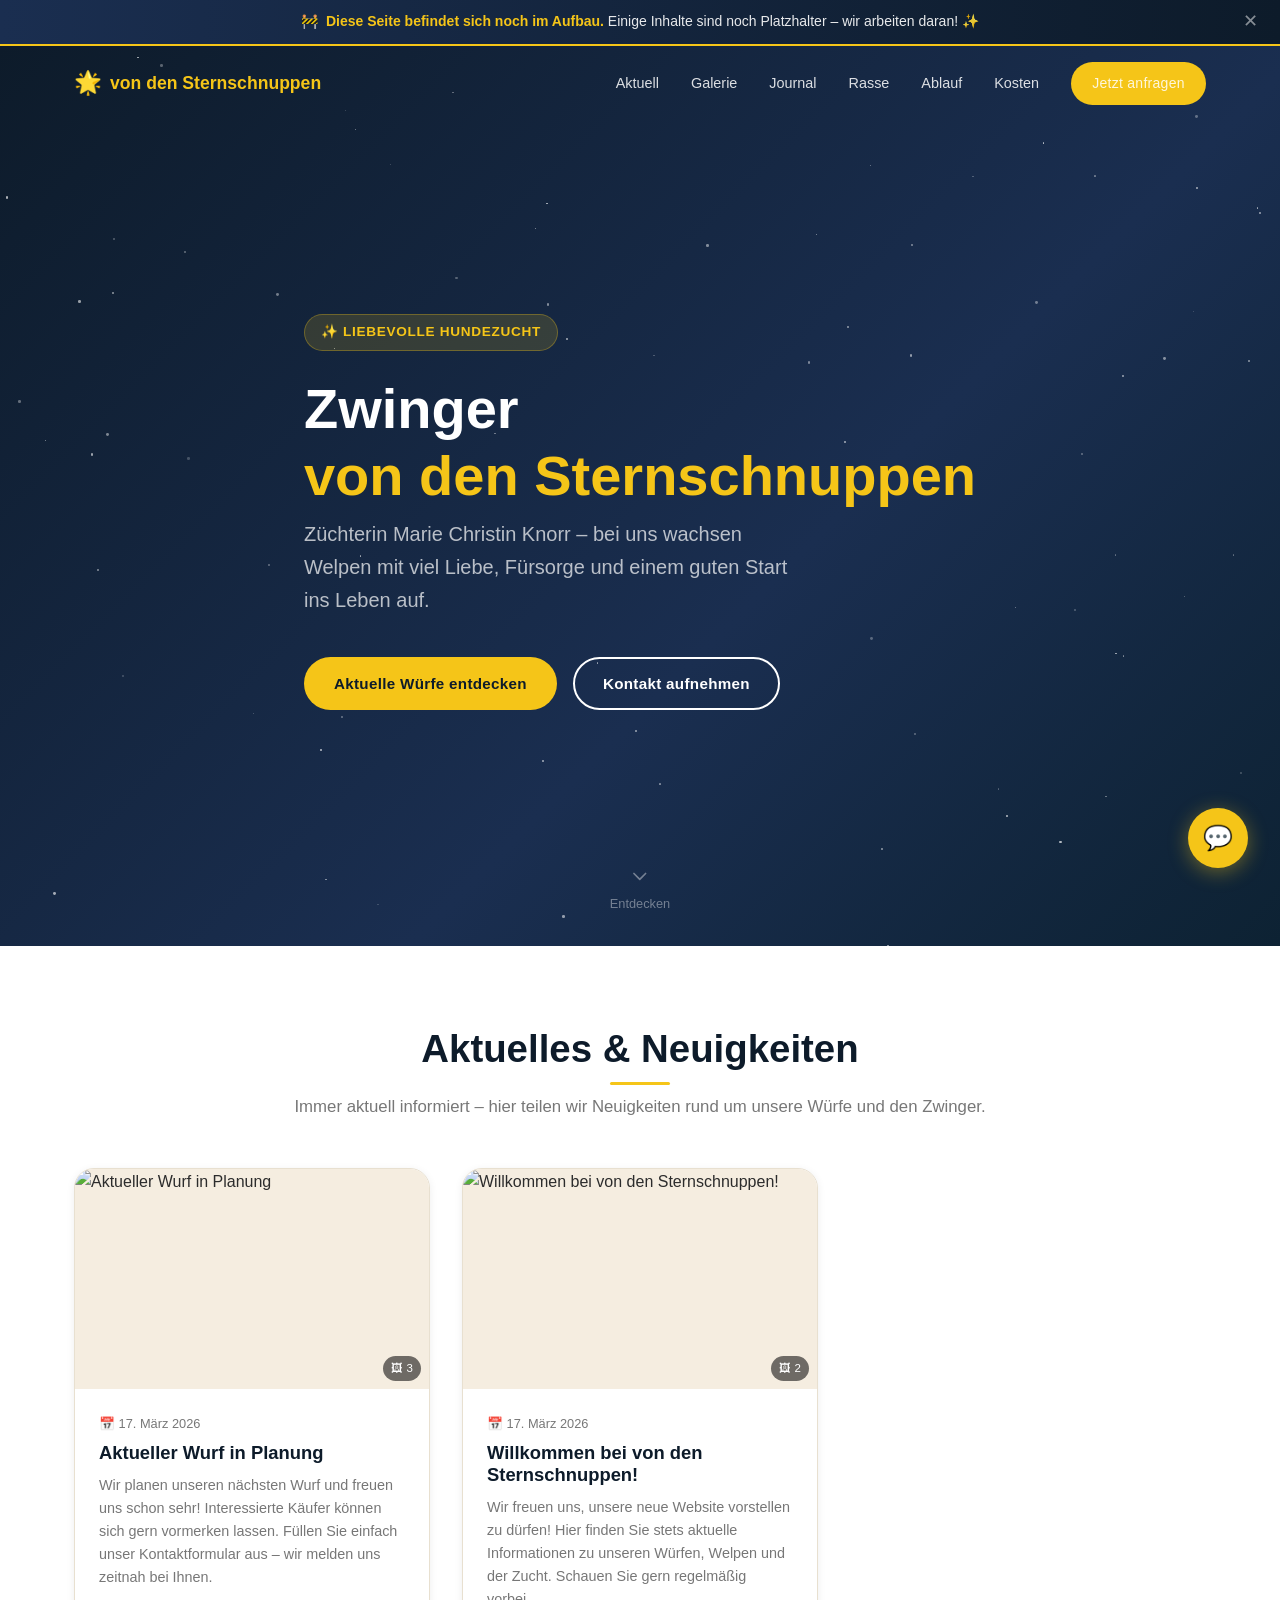
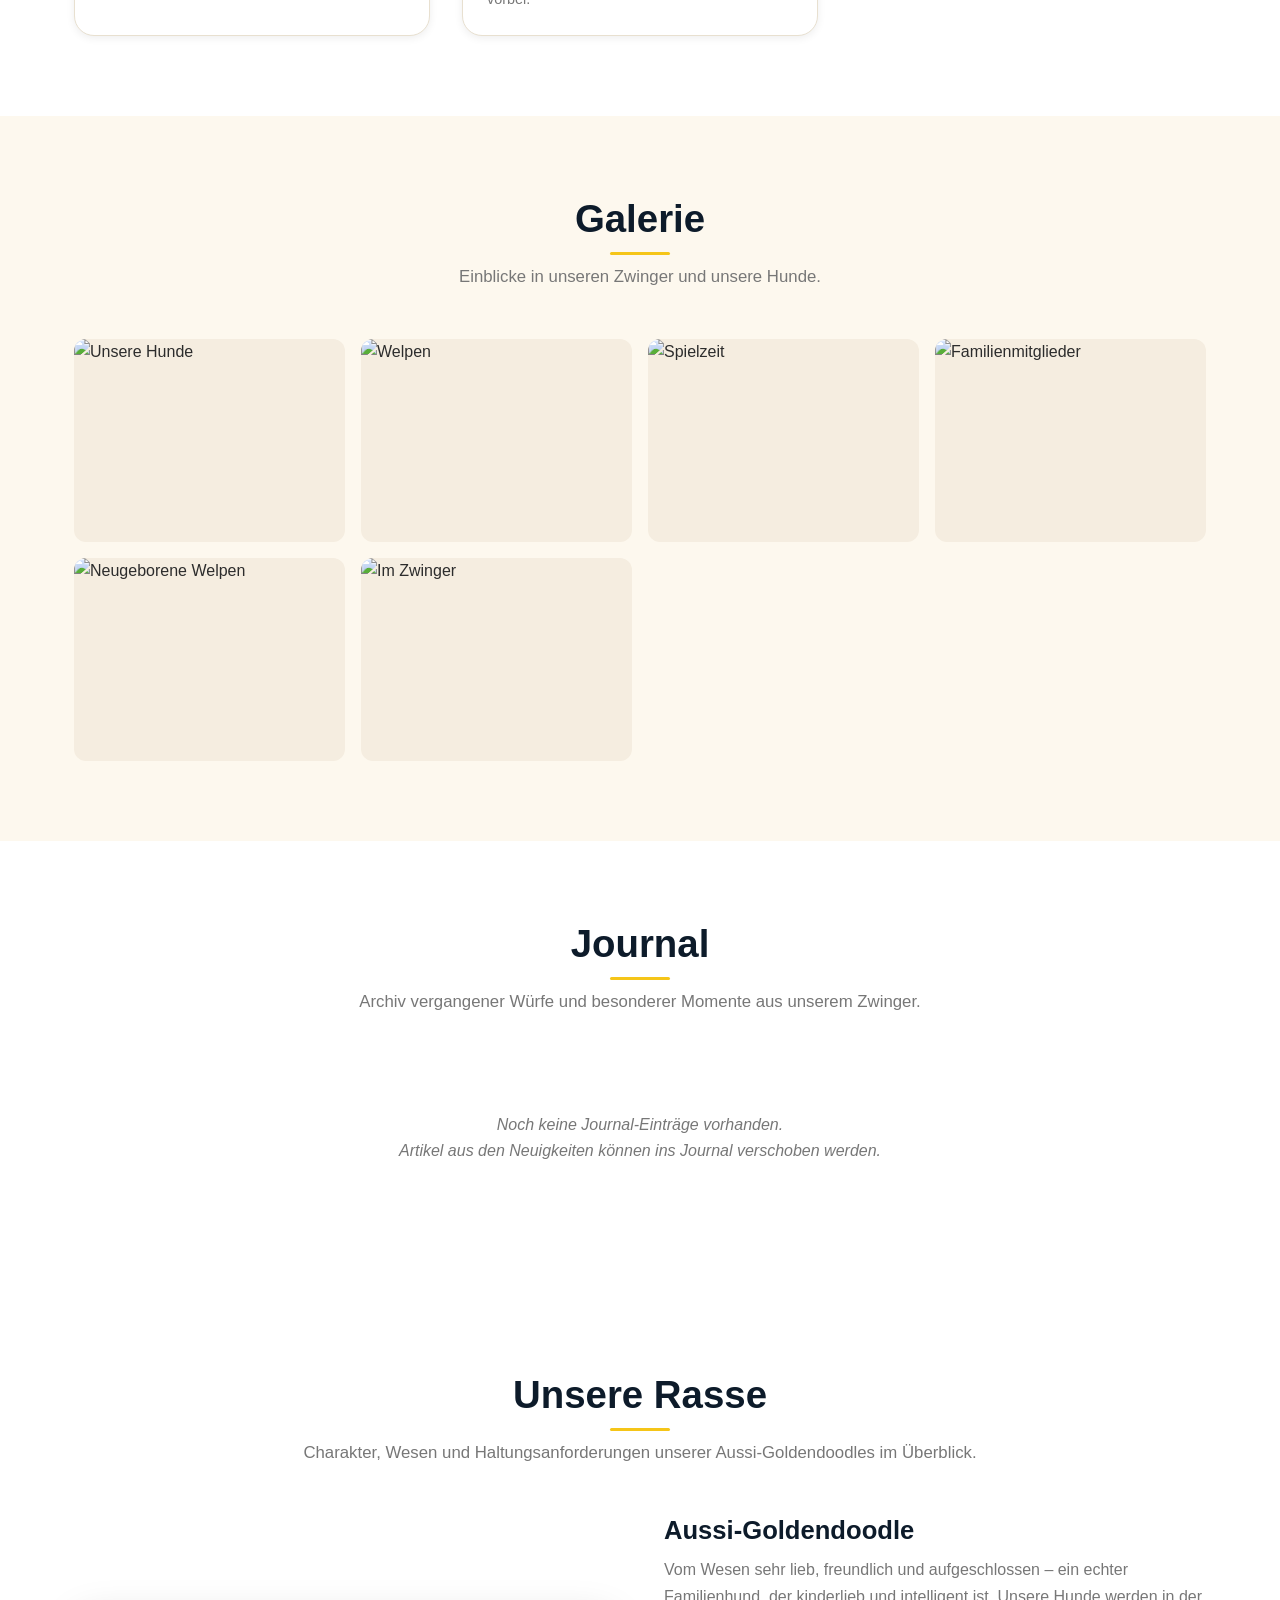
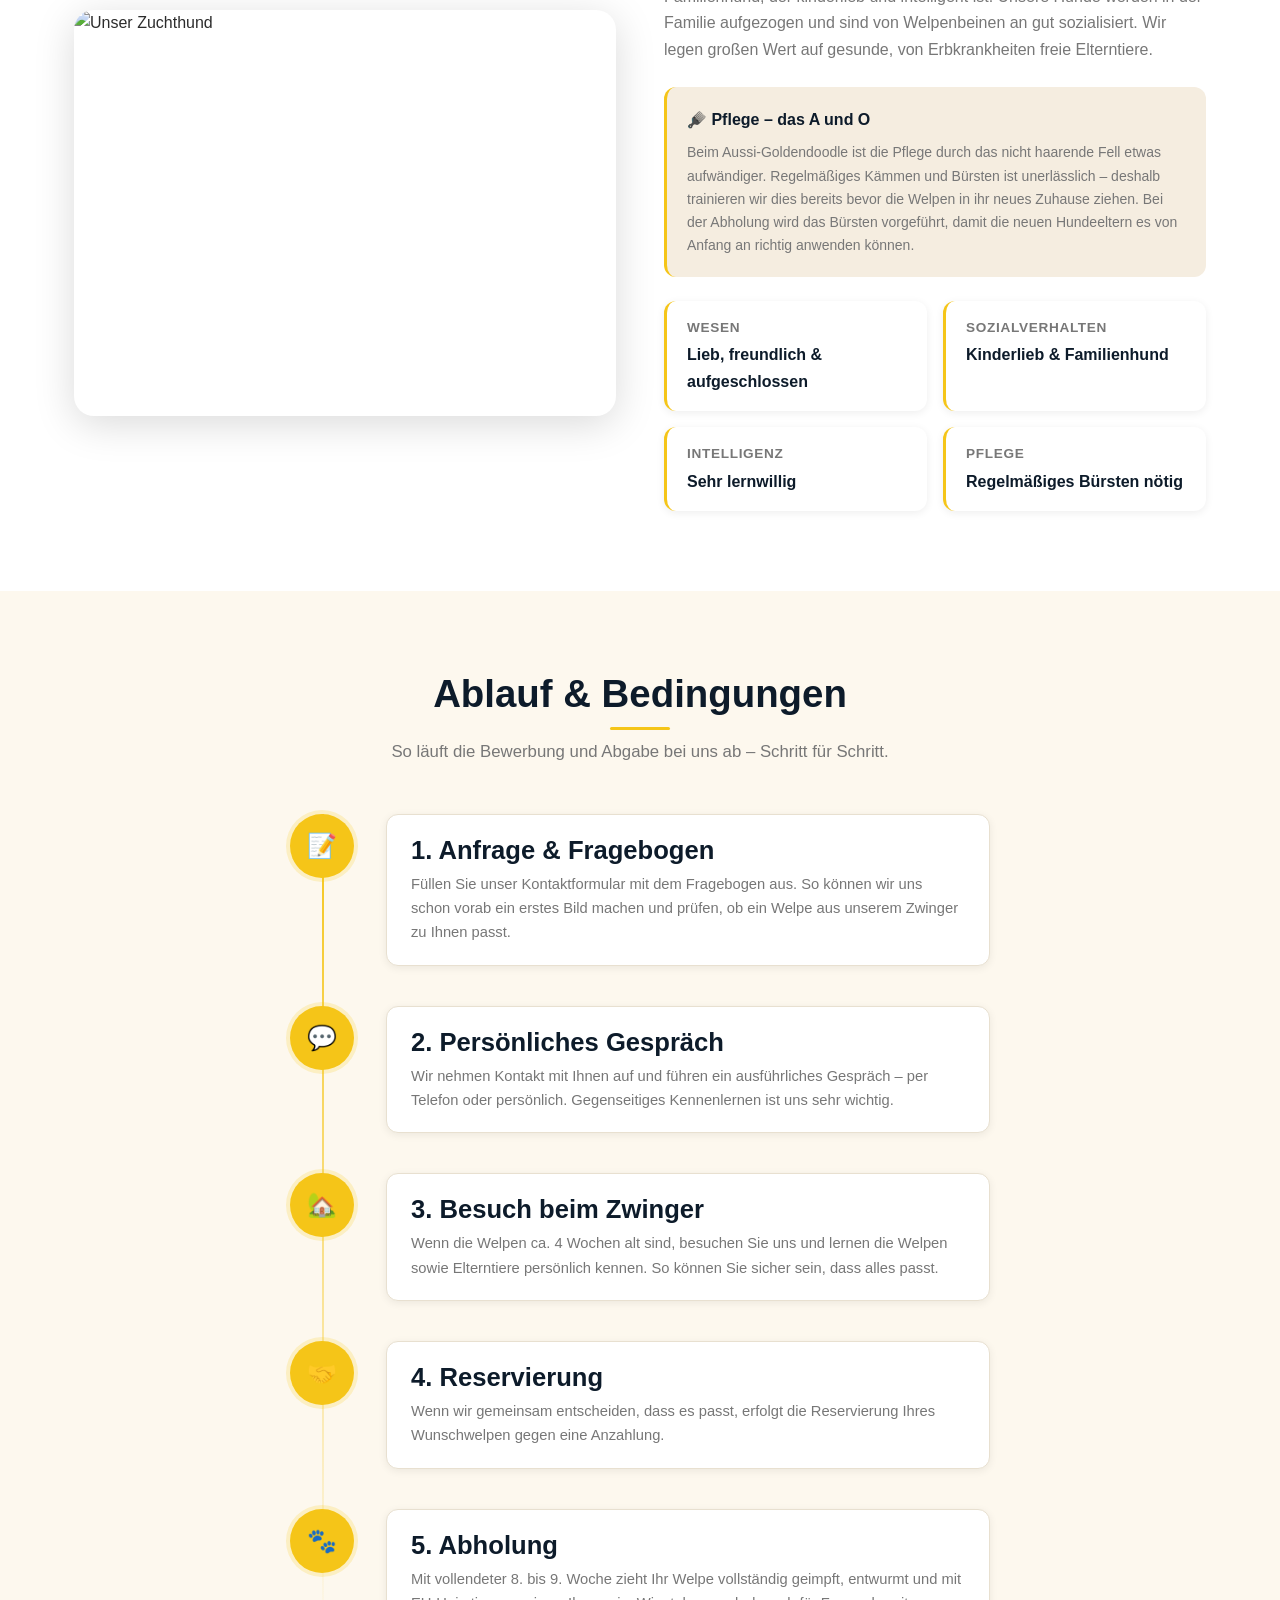
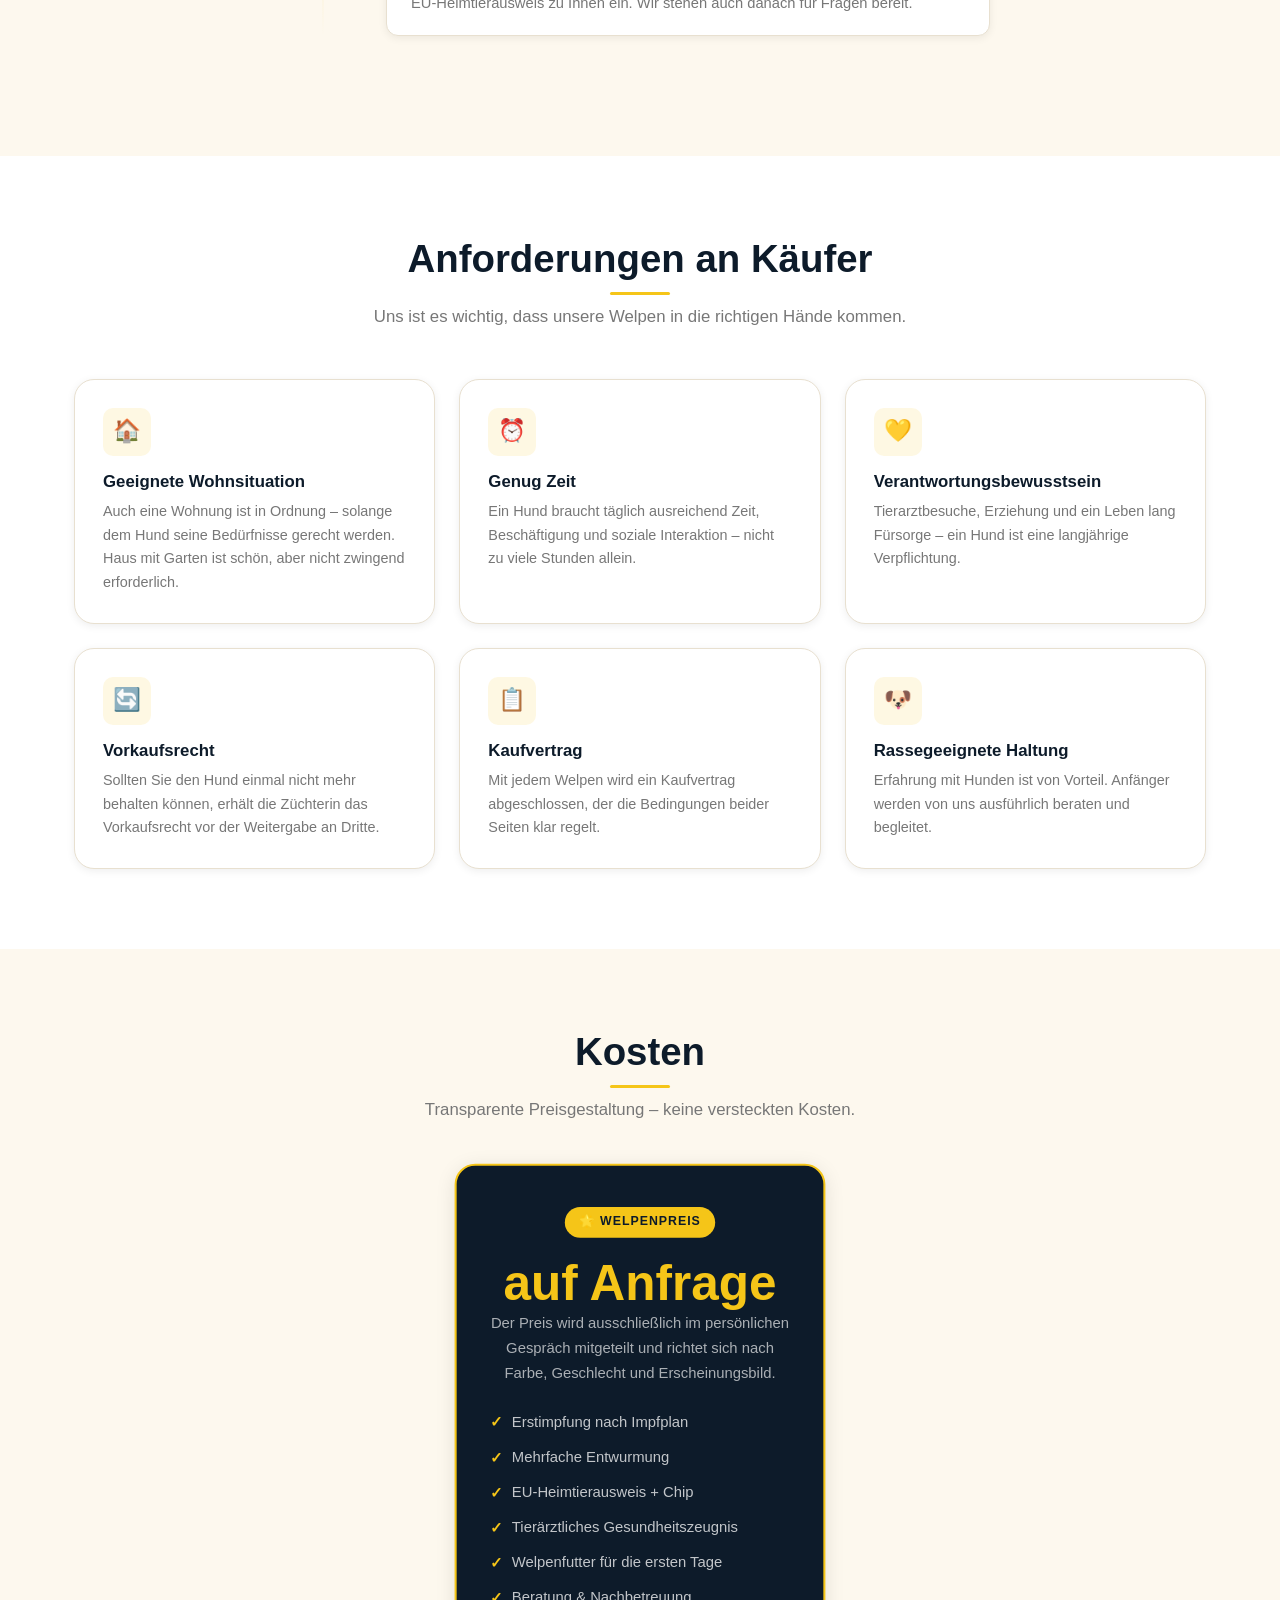
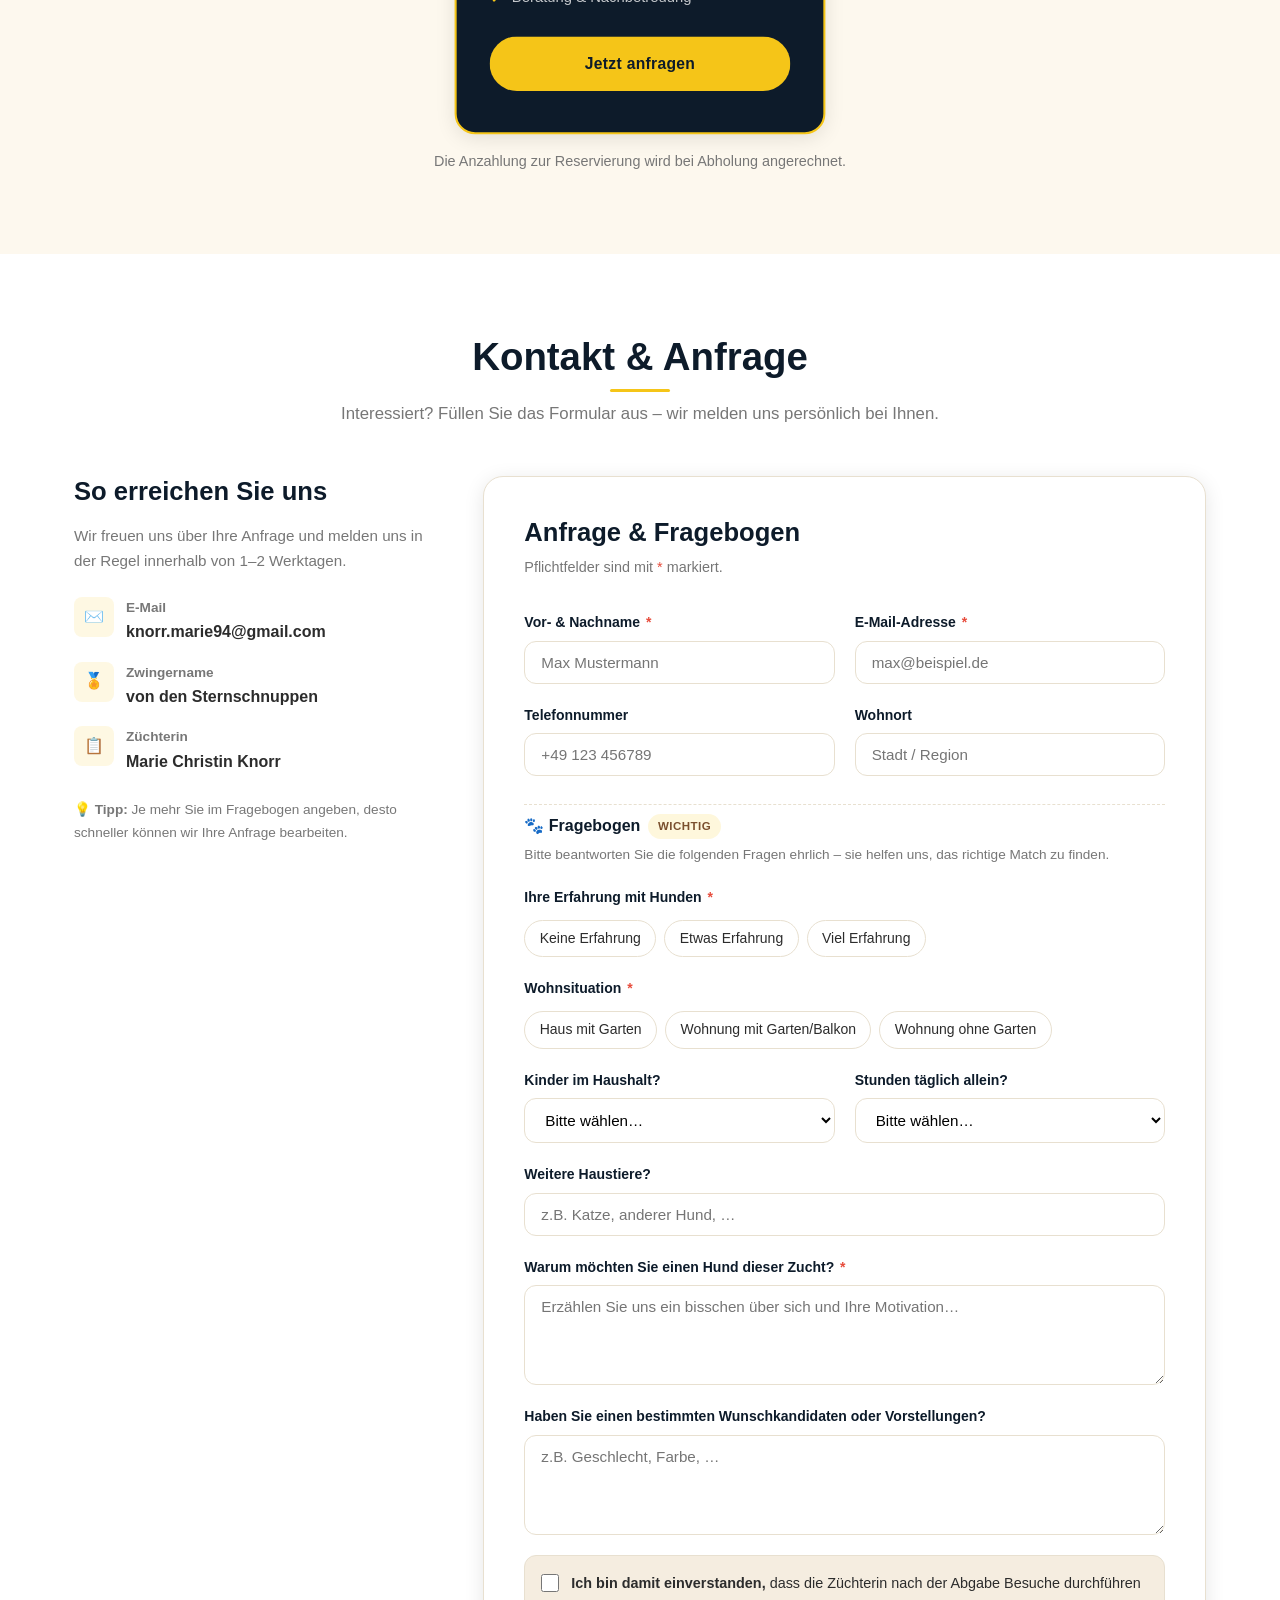
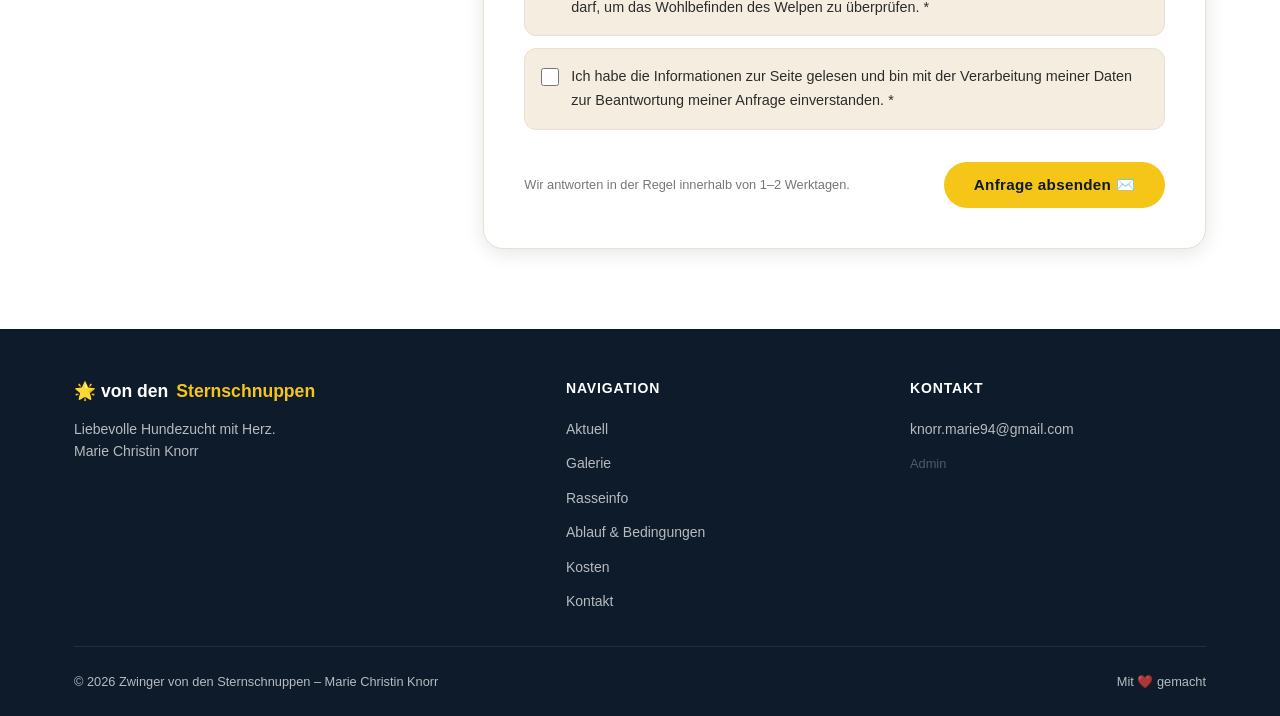
==== index.html @ 28a1e93d "Auto-commit: 2026-03-18_16:59:35" ====
<!DOCTYPE html>
<html lang="de">
<head>
  <meta charset="UTF-8">
  <meta name="viewport" content="width=device-width, initial-scale=1.0">
  <meta name="description" content="Hundezwinger von den Sternschnuppen – Liebevolle Hundezucht mit Herz. Marie Christin Knorr. Aktuelle Würfe, Rasseinfo und Kontakt.">
  <title>von den Sternschnuppen – Hundezwinger Marie Christin Knorr</title>
  <link rel="stylesheet" href="css/style.css">
</head>
<body>

<!-- ============================================================
     UNDER CONSTRUCTION BANNER
     ============================================================ -->
<div class="construction-banner" id="construction-banner">
  🚧 <span><strong>Diese Seite befindet sich noch im Aufbau.</strong> Einige Inhalte sind noch Platzhalter – wir arbeiten daran! ✨</span>
  <button class="construction-banner-close" onclick="dismissBanner()" aria-label="Hinweis schließen">✕</button>
</div>

<!-- ============================================================
     NAVIGATION
     ============================================================ -->
<nav class="nav" role="navigation" aria-label="Hauptnavigation">
  <div class="nav-inner">
    <a href="#hero" class="nav-logo" aria-label="Zur Startseite">
      <span class="nav-logo-icon">🌟</span>
      <span>von den <span>Sternschnuppen</span></span>
    </a>
    <ul class="nav-links" id="nav-links">
      <li><a href="#aktuell">Aktuell</a></li>
      <li><a href="#galerie">Galerie</a></li>
      <li><a href="#journal">Journal</a></li>
      <li><a href="#rasse">Rasse</a></li>
      <li><a href="#ablauf">Ablauf</a></li>
      <li><a href="#kosten">Kosten</a></li>
      <li><a href="#kontakt" class="btn btn-primary">Jetzt anfragen</a></li>
    </ul>
    <button class="nav-toggle" id="nav-toggle" aria-label="Menü öffnen" aria-expanded="false">
      <span></span><span></span><span></span>
    </button>
  </div>
</nav>

<!-- ============================================================
     HERO
     ============================================================ -->
<section id="hero" class="hero" aria-label="Startbereich">
  <div class="stars-bg" aria-hidden="true"></div>
  <div class="container hero-content">
    <div class="hero-badge">✨ Liebevolle Hundezucht</div>
    <h1 class="hero-title">
      Zwinger<br><span class="star-text">von den Sternschnuppen</span>
    </h1>
    <p class="hero-subtitle">
      Züchterin Marie Christin Knorr – bei uns wachsen Welpen mit viel Liebe,
      Fürsorge und einem guten Start ins Leben auf.
    </p>
    <div class="hero-actions">
      <a href="#aktuell" class="btn btn-primary">Aktuelle Würfe entdecken</a>
      <a href="#kontakt" class="btn btn-outline">Kontakt aufnehmen</a>
    </div>
  </div>
  <div class="hero-scroll" aria-hidden="true">
    <svg xmlns="http://www.w3.org/2000/svg" fill="none" viewBox="0 0 24 24" stroke="currentColor">
      <path stroke-linecap="round" stroke-linejoin="round" stroke-width="2" d="M19 9l-7 7-7-7"/>
    </svg>
    Entdecken
  </div>
</section>

<!-- ============================================================
     AKTUELL / NEUIGKEITEN
     ============================================================ -->
<section id="aktuell" class="section" aria-labelledby="aktuell-title">
  <div class="container">
    <h2 class="section-title" id="aktuell-title">Aktuelles & Neuigkeiten</h2>
    <p class="section-subtitle">Immer aktuell informiert – hier teilen wir Neuigkeiten rund um unsere Würfe und den Zwinger.</p>
    <div class="news-grid" id="news-grid">
      <!-- Wird per JS befüllt -->
      <div class="news-empty"><p>Einen Moment bitte…</p></div>
    </div>
  </div>
</section>

<!-- ============================================================
     GALERIE
     ============================================================ -->
<section id="galerie" class="section section-alt" aria-labelledby="galerie-title">
  <div class="container">
    <h2 class="section-title" id="galerie-title">Galerie</h2>
    <p class="section-subtitle">Einblicke in unseren Zwinger und unsere Hunde.</p>
    <div class="gallery-grid" id="gallery-grid">
      <!-- Wird per JS befüllt -->
    </div>
  </div>
</section>

<!-- Lightbox -->
<div class="lightbox" id="lightbox" role="dialog" aria-modal="true" aria-label="Foto-Lightbox">
  <div class="lightbox-inner">
    <button class="lightbox-close" onclick="closeLightbox()" aria-label="Schließen">✕</button>
    <button class="lightbox-nav lightbox-prev" onclick="lightboxNav(-1)" aria-label="Vorheriges Bild">‹</button>
    <img id="lightbox-img" src="" alt="">
    <button class="lightbox-nav lightbox-next" onclick="lightboxNav(1)" aria-label="Nächstes Bild">›</button>
    <p class="lightbox-caption" id="lightbox-caption"></p>
  </div>
</div>

<!-- ============================================================
     JOURNAL
     ============================================================ -->
<section id="journal" class="section" aria-labelledby="journal-title">
  <div class="container">
    <h2 class="section-title" id="journal-title">Journal</h2>
    <p class="section-subtitle">Archiv vergangener Würfe und besonderer Momente aus unserem Zwinger.</p>
    <div class="journal-grid" id="journal-grid">
      <div class="journal-empty"><p>Noch keine Journal-Einträge vorhanden.</p></div>
    </div>
  </div>
</section>

<!-- ============================================================
     RASSEINFO
     ============================================================ -->
<section id="rasse" class="section" aria-labelledby="rasse-title">
  <div class="container">
    <h2 class="section-title" id="rasse-title">Unsere Rasse</h2>
    <p class="section-subtitle">Charakter, Wesen und Haltungsanforderungen unserer Aussi-Goldendoodles im Überblick.</p>
    <div class="rasse-grid">
      <div class="rasse-img-wrap">
        <img src="https://placedog.net/700/520?r=7" alt="Unser Zuchthund" loading="lazy">
      </div>
      <div>
        <h3 style="color:var(--midnight);margin-bottom:0.75rem">Aussi-Goldendoodle</h3>
        <p style="color:var(--text-muted);margin-bottom:1.5rem">
          Vom Wesen sehr lieb, freundlich und aufgeschlossen – ein echter Familienhund, der kinderlieb und
          intelligent ist. Unsere Hunde werden in der Familie aufgezogen und sind von Welpenbeinen an gut
          sozialisiert. Wir legen großen Wert auf gesunde, von Erbkrankheiten freie Elterntiere.
        </p>
        <div style="background:var(--warm);border-radius:var(--radius);padding:1.25rem;margin-bottom:1.5rem;border-left:3px solid var(--gold)">
          <strong style="display:block;margin-bottom:0.5rem;color:var(--midnight)">🪮 Pflege – das A und O</strong>
          <p style="font-size:0.875rem;color:var(--text-muted);margin:0">
            Beim Aussi-Goldendoodle ist die Pflege durch das nicht haarende Fell etwas aufwändiger.
            Regelmäßiges Kämmen und Bürsten ist unerlässlich – deshalb trainieren wir dies bereits bevor
            die Welpen in ihr neues Zuhause ziehen. Bei der Abholung wird das Bürsten vorgeführt, damit
            die neuen Hundeeltern es von Anfang an richtig anwenden können.
          </p>
        </div>
        <div class="rasse-traits">
          <div class="trait-card">
            <strong>Wesen</strong>
            <span>Lieb, freundlich &amp; aufgeschlossen</span>
          </div>
          <div class="trait-card">
            <strong>Sozialverhalten</strong>
            <span>Kinderlieb &amp; Familienhund</span>
          </div>
          <div class="trait-card">
            <strong>Intelligenz</strong>
            <span>Sehr lernwillig</span>
          </div>
          <div class="trait-card">
            <strong>Pflege</strong>
            <span>Regelmäßiges Bürsten nötig</span>
          </div>
        </div>
      </div>
    </div>
  </div>
</section>

<!-- ============================================================
     ABLAUF
     ============================================================ -->
<section id="ablauf" class="section section-alt" aria-labelledby="ablauf-title">
  <div class="container">
    <h2 class="section-title" id="ablauf-title">Ablauf & Bedingungen</h2>
    <p class="section-subtitle">So läuft die Bewerbung und Abgabe bei uns ab – Schritt für Schritt.</p>
    <div class="timeline">

      <div class="timeline-item">
        <div class="timeline-dot">📝</div>
        <div class="timeline-body">
          <h3>1. Anfrage &amp; Fragebogen</h3>
          <p>Füllen Sie unser Kontaktformular mit dem Fragebogen aus. So können wir uns schon vorab ein erstes Bild machen und prüfen, ob ein Welpe aus unserem Zwinger zu Ihnen passt.</p>
        </div>
      </div>

      <div class="timeline-item">
        <div class="timeline-dot">💬</div>
        <div class="timeline-body">
          <h3>2. Persönliches Gespräch</h3>
          <p>Wir nehmen Kontakt mit Ihnen auf und führen ein ausführliches Gespräch – per Telefon oder persönlich. Gegenseitiges Kennenlernen ist uns sehr wichtig.</p>
        </div>
      </div>

      <div class="timeline-item">
        <div class="timeline-dot">🏡</div>
        <div class="timeline-body">
          <h3>3. Besuch beim Zwinger</h3>
          <p>Wenn die Welpen ca. 4 Wochen alt sind, besuchen Sie uns und lernen die Welpen sowie Elterntiere persönlich kennen. So können Sie sicher sein, dass alles passt.</p>
        </div>
      </div>

      <div class="timeline-item">
        <div class="timeline-dot">🤝</div>
        <div class="timeline-body">
          <h3>4. Reservierung</h3>
          <p>Wenn wir gemeinsam entscheiden, dass es passt, erfolgt die Reservierung Ihres Wunschwelpen gegen eine Anzahlung.</p>
        </div>
      </div>

      <div class="timeline-item">
        <div class="timeline-dot">🐾</div>
        <div class="timeline-body">
          <h3>5. Abholung</h3>
          <p>Mit vollendeter 8. bis 9. Woche zieht Ihr Welpe vollständig geimpft, entwurmt und mit EU-Heimtierausweis zu Ihnen ein. Wir stehen auch danach für Fragen bereit.</p>
        </div>
      </div>

    </div>
  </div>
</section>

<!-- ============================================================
     BEDINGUNGEN
     ============================================================ -->
<section id="bedingungen" class="section" aria-labelledby="bedingungen-title">
  <div class="container">
    <h2 class="section-title" id="bedingungen-title">Anforderungen an Käufer</h2>
    <p class="section-subtitle">Uns ist es wichtig, dass unsere Welpen in die richtigen Hände kommen.</p>
    <div class="bedingungen-grid">

      <div class="bedingung-card">
        <div class="bedingung-icon">🏠</div>
        <h3>Geeignete Wohnsituation</h3>
        <p>Auch eine Wohnung ist in Ordnung – solange dem Hund seine Bedürfnisse gerecht werden. Haus mit Garten ist schön, aber nicht zwingend erforderlich.</p>
      </div>

      <div class="bedingung-card">
        <div class="bedingung-icon">⏰</div>
        <h3>Genug Zeit</h3>
        <p>Ein Hund braucht täglich ausreichend Zeit, Beschäftigung und soziale Interaktion – nicht zu viele Stunden allein.</p>
      </div>

      <div class="bedingung-card">
        <div class="bedingung-icon">💛</div>
        <h3>Verantwortungsbewusstsein</h3>
        <p>Tierarztbesuche, Erziehung und ein Leben lang Fürsorge – ein Hund ist eine langjährige Verpflichtung.</p>
      </div>

      <div class="bedingung-card">
        <div class="bedingung-icon">🔄</div>
        <h3>Vorkaufsrecht</h3>
        <p>Sollten Sie den Hund einmal nicht mehr behalten können, erhält die Züchterin das Vorkaufsrecht vor der Weitergabe an Dritte.</p>
      </div>

      <div class="bedingung-card">
        <div class="bedingung-icon">📋</div>
        <h3>Kaufvertrag</h3>
        <p>Mit jedem Welpen wird ein Kaufvertrag abgeschlossen, der die Bedingungen beider Seiten klar regelt.</p>
      </div>

      <div class="bedingung-card">
        <div class="bedingung-icon">🐶</div>
        <h3>Rassegeeignete Haltung</h3>
        <p>Erfahrung mit Hunden ist von Vorteil. Anfänger werden von uns ausführlich beraten und begleitet.</p>
      </div>

    </div>
  </div>
</section>

<!-- ============================================================
     KOSTEN
     ============================================================ -->
<section id="kosten" class="section section-alt" aria-labelledby="kosten-title">
  <div class="container">
    <h2 class="section-title" id="kosten-title">Kosten</h2>
    <p class="section-subtitle">Transparente Preisgestaltung – keine versteckten Kosten.</p>
    <div class="kosten-grid">

      <div class="kosten-card featured">
        <span class="kosten-badge">🌟 Welpenpreis</span>
        <div class="kosten-preis">auf Anfrage<small></small></div>
        <p>Der Preis wird ausschließlich im persönlichen Gespräch mitgeteilt und richtet sich nach Farbe, Geschlecht und Erscheinungsbild.</p>
        <ul class="kosten-list">
          <li>Erstimpfung nach Impfplan</li>
          <li>Mehrfache Entwurmung</li>
          <li>EU-Heimtierausweis + Chip</li>
          <li>Tierärztliches Gesundheitszeugnis</li>
          <li>Welpenfutter für die ersten Tage</li>
          <li>Beratung &amp; Nachbetreuung</li>
        </ul>
        <a href="#kontakt" class="btn btn-primary" style="width:100%;text-align:center">Jetzt anfragen</a>
      </div>

    </div>
    <p style="text-align:center;color:var(--text-muted);margin-top:1.5rem;font-size:0.9rem">
      Die Anzahlung zur Reservierung wird bei Abholung angerechnet.
    </p>
  </div>
</section>

<!-- ============================================================
     KONTAKT & FRAGEBOGEN
     ============================================================ -->
<section id="kontakt" class="section" aria-labelledby="kontakt-title">
  <div class="container">
    <h2 class="section-title" id="kontakt-title">Kontakt &amp; Anfrage</h2>
    <p class="section-subtitle">Interessiert? Füllen Sie das Formular aus – wir melden uns persönlich bei Ihnen.</p>
    <div class="kontakt-grid">

      <!-- Kontaktinfo -->
      <aside class="kontakt-info">
        <h3>So erreichen Sie uns</h3>
        <p>Wir freuen uns über Ihre Anfrage und melden uns in der Regel innerhalb von 1–2 Werktagen.</p>
        <div class="kontakt-detail">
          <div class="kontakt-detail-icon">✉️</div>
          <div class="kontakt-detail-text">
            <strong>E-Mail</strong>
            <span><a href="mailto:knorr.marie94@gmail.com">knorr.marie94@gmail.com</a></span>
          </div>
        </div>
        <div class="kontakt-detail">
          <div class="kontakt-detail-icon">🏅</div>
          <div class="kontakt-detail-text">
            <strong>Zwingername</strong>
            <span>von den Sternschnuppen</span>
          </div>
        </div>
        <div class="kontakt-detail">
          <div class="kontakt-detail-icon">📋</div>
          <div class="kontakt-detail-text">
            <strong>Züchterin</strong>
            <span>Marie Christin Knorr</span>
          </div>
        </div>
        <p style="margin-top:1.5rem;font-size:0.85rem;color:var(--text-muted)">
          💡 <strong>Tipp:</strong> Je mehr Sie im Fragebogen angeben, desto schneller können wir Ihre Anfrage bearbeiten.
        </p>
      </aside>

      <!-- Formular -->
      <div class="form-card">
        <h3>Anfrage &amp; Fragebogen</h3>
        <p>Pflichtfelder sind mit <span style="color:#e74c3c">*</span> markiert.</p>

        <!-- Formspree: Ersetze YOUR_FORM_ID mit deiner Formspree-ID -->
        <form id="contact-form" action="https://formspree.io/f/YOUR_FORM_ID" method="POST" novalidate>

          <!-- Persönliche Daten -->
          <div class="form-grid">
            <div class="form-group">
              <label for="name">Vor- &amp; Nachname <span class="required">*</span></label>
              <input type="text" id="name" name="name" required placeholder="Max Mustermann" autocomplete="name">
            </div>
            <div class="form-group">
              <label for="email">E-Mail-Adresse <span class="required">*</span></label>
              <input type="email" id="email" name="email" required placeholder="max@beispiel.de" autocomplete="email">
            </div>
            <div class="form-group">
              <label for="phone">Telefonnummer</label>
              <input type="tel" id="phone" name="phone" placeholder="+49 123 456789" autocomplete="tel">
            </div>
            <div class="form-group">
              <label for="ort">Wohnort</label>
              <input type="text" id="ort" name="ort" placeholder="Stadt / Region">
            </div>
          </div>

          <hr class="form-divider">
          <div class="form-section-title">🐾 Fragebogen <span class="tag">Wichtig</span></div>
          <p class="form-section-desc">Bitte beantworten Sie die folgenden Fragen ehrlich – sie helfen uns, das richtige Match zu finden.</p>

          <div class="form-grid">

            <div class="form-group full">
              <label>Ihre Erfahrung mit Hunden <span class="required">*</span></label>
              <div class="radio-group">
                <div class="radio-option">
                  <input type="radio" name="erfahrung" id="erf0" value="Keine Erfahrung" required>
                  <label for="erf0">Keine Erfahrung</label>
                </div>
                <div class="radio-option">
                  <input type="radio" name="erfahrung" id="erf1" value="Etwas Erfahrung (früherer Hund / Familienhund)">
                  <label for="erf1">Etwas Erfahrung</label>
                </div>
                <div class="radio-option">
                  <input type="radio" name="erfahrung" id="erf2" value="Viel Erfahrung (eigene Hunde)">
                  <label for="erf2">Viel Erfahrung</label>
                </div>
              </div>
            </div>

            <div class="form-group full">
              <label>Wohnsituation <span class="required">*</span></label>
              <div class="radio-group">
                <div class="radio-option">
                  <input type="radio" name="wohnsituation" id="wohn0" value="Haus mit Garten" required>
                  <label for="wohn0">Haus mit Garten</label>
                </div>
                <div class="radio-option">
                  <input type="radio" name="wohnsituation" id="wohn1" value="Wohnung mit Garten/Balkon">
                  <label for="wohn1">Wohnung mit Garten/Balkon</label>
                </div>
                <div class="radio-option">
                  <input type="radio" name="wohnsituation" id="wohn2" value="Wohnung ohne Garten">
                  <label for="wohn2">Wohnung ohne Garten</label>
                </div>
              </div>
            </div>

            <div class="form-group">
              <label for="kinder">Kinder im Haushalt?</label>
              <select id="kinder" name="kinder">
                <option value="">Bitte wählen…</option>
                <option value="Keine Kinder">Keine Kinder</option>
                <option value="Kinder unter 5 Jahren">Kinder unter 5 Jahren</option>
                <option value="Kinder 5–12 Jahre">Kinder 5–12 Jahre</option>
                <option value="Jugendliche über 12 Jahre">Jugendliche über 12 Jahre</option>
              </select>
            </div>

            <div class="form-group">
              <label for="allein">Stunden täglich allein?</label>
              <select id="allein" name="stunden_allein">
                <option value="">Bitte wählen…</option>
                <option value="0–2 Stunden täglich">0–2 Stunden</option>
                <option value="2–4 Stunden täglich">2–4 Stunden</option>
                <option value="4–6 Stunden täglich">4–6 Stunden</option>
                <option value="Über 6 Stunden täglich">Über 6 Stunden</option>
              </select>
            </div>

            <div class="form-group full">
              <label for="weitere_tiere">Weitere Haustiere?</label>
              <input type="text" id="weitere_tiere" name="weitere_tiere" placeholder="z.B. Katze, anderer Hund, …">
            </div>

            <div class="form-group full">
              <label for="grund">Warum möchten Sie einen Hund dieser Zucht? <span class="required">*</span></label>
              <textarea id="grund" name="warum_hund" required placeholder="Erzählen Sie uns ein bisschen über sich und Ihre Motivation…" rows="4"></textarea>
            </div>

            <div class="form-group full">
              <label for="wunsch">Haben Sie einen bestimmten Wunschkandidaten oder Vorstellungen?</label>
              <textarea id="wunsch" name="wunschvorstellung" placeholder="z.B. Geschlecht, Farbe, …" rows="2"></textarea>
            </div>

          </div>

          <div class="checkbox-wrap" style="margin-top:1.25rem">
            <input type="checkbox" id="besuchsrecht" name="besuchsrecht" value="Ja, ich bin damit einverstanden" required>
            <label for="besuchsrecht">
              <strong>Ich bin damit einverstanden,</strong> dass die Züchterin nach der Abgabe Besuche durchführen darf,
              um das Wohlbefinden des Welpen zu überprüfen. <span class="required">*</span>
            </label>
          </div>

          <div class="checkbox-wrap" style="margin-top:0.75rem">
            <input type="checkbox" id="datenschutz" name="datenschutz" value="Ja" required>
            <label for="datenschutz">
              Ich habe die Informationen zur Seite gelesen und bin mit der Verarbeitung meiner Daten zur Beantwortung meiner Anfrage einverstanden. <span class="required">*</span>
            </label>
          </div>

          <div class="form-submit">
            <small>Wir antworten in der Regel innerhalb von 1–2 Werktagen.</small>
            <button type="submit" class="btn btn-primary">Anfrage absenden ✉️</button>
          </div>

        </form>

        <div class="form-success" id="form-success">
          <div style="font-size:2.5rem;margin-bottom:0.75rem">🎉</div>
          <h4>Vielen Dank für Ihre Anfrage!</h4>
          <p>Wir haben Ihre Nachricht erhalten und melden uns so schnell wie möglich bei Ihnen. Bis bald!</p>
        </div>
      </div>

    </div>
  </div>
</section>

<!-- ============================================================
     ARTIKEL-MODAL
     ============================================================ -->
<div class="article-modal" id="article-modal" role="dialog" aria-modal="true" aria-label="Artikel">
  <div class="article-modal-inner">
    <button class="modal-close" onclick="closeArticleModal()" aria-label="Schließen">✕</button>
    <div class="modal-slideshow" id="modal-slideshow">
      <!-- Bilder werden per JS eingefügt -->
      <button class="modal-slide-nav modal-slide-prev" onclick="slidePrev()" aria-label="Vorheriges Bild">‹</button>
      <button class="modal-slide-nav modal-slide-next" onclick="slideNext()" aria-label="Nächstes Bild">›</button>
      <span class="modal-slide-counter" id="modal-slide-counter"></span>
    </div>
    <div class="modal-body">
      <div class="modal-meta" id="modal-meta"></div>
      <h2 class="modal-title" id="modal-title"></h2>
      <p class="modal-text" id="modal-text"></p>
    </div>
  </div>
</div>

<!-- ============================================================
     FOOTER
     ============================================================ -->
<footer class="footer" role="contentinfo">
  <div class="container">
    <div class="footer-grid">
      <div class="footer-brand">
        <div class="footer-brand-name">🌟 von den <span>Sternschnuppen</span></div>
        <p>Liebevolle Hundezucht mit Herz.<br>Marie Christin Knorr</p>
      </div>
      <div>
        <div class="footer-heading">Navigation</div>
        <ul class="footer-links">
          <li><a href="#aktuell">Aktuell</a></li>
          <li><a href="#galerie">Galerie</a></li>
          <li><a href="#rasse">Rasseinfo</a></li>
          <li><a href="#ablauf">Ablauf &amp; Bedingungen</a></li>
          <li><a href="#kosten">Kosten</a></li>
          <li><a href="#kontakt">Kontakt</a></li>
        </ul>
      </div>
      <div>
        <div class="footer-heading">Kontakt</div>
        <ul class="footer-links">
          <li><a href="mailto:knorr.marie94@gmail.com">knorr.marie94@gmail.com</a></li>
          <li><a href="/admin/" style="opacity:0.4;font-size:0.8rem">Admin</a></li>
        </ul>
      </div>
    </div>
    <div class="footer-bottom">
      <span>&copy; 2026 Zwinger von den Sternschnuppen – Marie Christin Knorr</span>
      <span>Mit ❤️ gemacht</span>
    </div>
  </div>
</footer>

<!-- ============================================================
     FAQ CHATBOT
     ============================================================ -->
<div id="chatbot-panel" class="chatbot-panel" role="dialog" aria-label="FAQ Assistent" aria-modal="false">
  <div class="chatbot-header">
    <div class="chatbot-avatar" aria-hidden="true">🐾</div>
    <div class="chatbot-header-text">
      <strong>FAQ Assistent</strong>
      <small>Fragen rund um den Zwinger</small>
    </div>
  </div>
  <div class="chatbot-messages" id="chatbot-messages" aria-live="polite" aria-atomic="false"></div>
  <div class="chatbot-suggestions">
    <button class="suggestion-chip">Was kostet ein Welpe?</button>
    <button class="suggestion-chip">Wie läuft die Reservierung ab?</button>
    <button class="suggestion-chip">Kann ich besuchen?</button>
    <button class="suggestion-chip">Was ist inklusive?</button>
  </div>
  <div class="chatbot-input-wrap">
    <input type="text" id="chatbot-input" class="chatbot-input" placeholder="Ihre Frage…" aria-label="Frage eingeben">
    <button id="chatbot-send" class="chatbot-send" aria-label="Senden">➤</button>
  </div>
</div>

<button id="chatbot-toggle" class="chatbot-toggle" aria-label="FAQ Chat öffnen">
  <span class="chat-icon" aria-hidden="true">💬</span>
  <span class="close-icon" aria-hidden="true">✕</span>
</button>

<script src="js/app.js"></script>
<script src="js/chatbot.js"></script>
<script>
  // Nav unterhalb des Banners positionieren
  function adjustNavForBanner() {
    const banner = document.getElementById('construction-banner');
    const nav = document.querySelector('.nav');
    if (!banner || !nav) return;
    const h = banner.getBoundingClientRect().bottom;
    nav.style.top = Math.max(0, h) + 'px';
  }

  // Banner: einmal wegklicken → nie wieder
  (function() {
    if (localStorage.getItem('banner_dismissed')) {
      document.getElementById('construction-banner').style.display = 'none';
    } else {
      adjustNavForBanner();
      window.addEventListener('scroll', adjustNavForBanner, { passive: true });
      window.addEventListener('resize', adjustNavForBanner, { passive: true });
    }
  })();

  function dismissBanner() {
    localStorage.setItem('banner_dismissed', '1');
    const b = document.getElementById('construction-banner');
    b.style.transition = 'opacity 0.3s, max-height 0.4s';
    b.style.opacity = '0';
    b.style.maxHeight = '0';
    b.style.padding = '0';
    b.style.borderWidth = '0';
    setTimeout(() => {
      b.style.display = 'none';
      const nav = document.querySelector('.nav');
      if (nav) nav.style.top = '0';
    }, 400);
  }
</script>
</body>
</html>
---- css/style.css ----
/* ================================================
   von den Sternschnuppen – Hauptstylesheet
   ================================================ */

/* Variablen */
:root {
  --midnight: #0d1b2a;
  --deep-blue: #152238;
  --gold: #f5c518;
  --gold-dark: #d4a017;
  --cream: #fdf8ee;
  --warm: #f5ede0;
  --brown: #7a4f2e;
  --text: #2c2c2c;
  --text-muted: #777;
  --border: #e8e0d0;
  --white: #fff;
  --shadow-sm: 0 2px 8px rgba(0,0,0,0.07);
  --shadow: 0 4px 20px rgba(0,0,0,0.1);
  --shadow-lg: 0 8px 40px rgba(0,0,0,0.15);
  --radius: 12px;
  --radius-lg: 20px;
  --transition: 0.3s ease;
  --max-width: 1180px;
}

/* Reset */
*, *::before, *::after { box-sizing: border-box; margin: 0; padding: 0; }
html { scroll-behavior: smooth; }
body {
  font-family: -apple-system, BlinkMacSystemFont, 'Segoe UI', Roboto, 'Helvetica Neue', sans-serif;
  font-size: 16px;
  line-height: 1.65;
  color: var(--text);
  background: var(--white);
  overflow-x: hidden;
}
img { max-width: 100%; height: auto; display: block; }
a { color: inherit; text-decoration: none; }
button { cursor: pointer; font-family: inherit; }
input, textarea, select { font-family: inherit; font-size: inherit; }

/* Typographie */
h1, h2, h3, h4 { line-height: 1.2; font-weight: 700; }
h1 { font-size: clamp(2rem, 5vw, 3.5rem); }
h2 { font-size: clamp(1.6rem, 3.5vw, 2.4rem); }
h3 { font-size: clamp(1.2rem, 2.5vw, 1.6rem); }

.section-title {
  text-align: center;
  margin-bottom: 0.5rem;
  color: var(--midnight);
}
.section-subtitle {
  text-align: center;
  color: var(--text-muted);
  margin-bottom: 3rem;
  font-size: 1.05rem;
}
.section-title::after {
  content: '';
  display: block;
  width: 60px;
  height: 3px;
  background: var(--gold);
  margin: 0.6rem auto 0;
  border-radius: 2px;
}

.container { max-width: var(--max-width); margin: 0 auto; padding: 0 1.5rem; }
.section { padding: 5rem 0; }
.section-alt { background: var(--cream); }

/* Buttons */
.btn {
  display: inline-block;
  padding: 0.75rem 1.75rem;
  border-radius: 50px;
  font-weight: 600;
  font-size: 0.95rem;
  transition: var(--transition);
  border: 2px solid transparent;
  letter-spacing: 0.02em;
}
.btn-primary {
  background: var(--gold);
  color: var(--midnight);
}
.btn-primary:hover { background: var(--gold-dark); transform: translateY(-2px); box-shadow: var(--shadow); }
.btn-outline {
  background: transparent;
  border-color: var(--white);
  color: var(--white);
}
.btn-outline:hover { background: var(--white); color: var(--midnight); }
.btn-dark {
  background: var(--midnight);
  color: var(--white);
}
.btn-dark:hover { background: var(--deep-blue); transform: translateY(-2px); }

/* ================================================
   Under Construction Banner
   ================================================ */
.construction-banner {
  background: linear-gradient(90deg, #1a2e50, #0d1b2a);
  color: rgba(255,255,255,0.9);
  text-align: center;
  padding: 0.65rem 3rem;
  font-size: 0.875rem;
  position: relative;
  z-index: 1001;
  border-bottom: 2px solid var(--gold);
  display: flex;
  align-items: center;
  justify-content: center;
  gap: 0.5rem;
}
.construction-banner strong { color: var(--gold); }
.construction-banner-close {
  position: absolute;
  right: 1rem;
  top: 50%;
  transform: translateY(-50%);
  background: none;
  border: none;
  color: rgba(255,255,255,0.5);
  font-size: 1.1rem;
  line-height: 1;
  padding: 0.2rem 0.4rem;
  cursor: pointer;
  transition: color var(--transition);
}
.construction-banner-close:hover { color: var(--white); }

/* ================================================
   Navigation
   ================================================ */
.nav {
  position: fixed;
  top: 0; left: 0; right: 0;
  z-index: 1000;
  padding: 1rem 0;
  transition: background 0.4s, box-shadow 0.4s, padding 0.3s;
}
.nav.scrolled {
  background: rgba(13,27,42,0.97);
  backdrop-filter: blur(10px);
  box-shadow: 0 2px 20px rgba(0,0,0,0.3);
  padding: 0.6rem 0;
}
.nav-inner {
  display: flex;
  align-items: center;
  justify-content: space-between;
  max-width: var(--max-width);
  margin: 0 auto;
  padding: 0 1.5rem;
}
.nav-logo {
  color: var(--white);
  font-size: 1.1rem;
  font-weight: 700;
  display: flex;
  align-items: center;
  gap: 0.5rem;
}
.nav-logo span { color: var(--gold); }
.nav-logo-icon { font-size: 1.4rem; }
.nav-links {
  display: flex;
  list-style: none;
  gap: 2rem;
  align-items: center;
}
.nav-links a {
  color: rgba(255,255,255,0.85);
  font-size: 0.9rem;
  font-weight: 500;
  transition: color var(--transition);
  white-space: nowrap;
}
.nav-links a:hover { color: var(--gold); }
.nav-links .btn { padding: 0.5rem 1.2rem; font-size: 0.875rem; }
.nav-toggle {
  display: none;
  flex-direction: column;
  gap: 5px;
  background: none;
  border: none;
  padding: 4px;
}
.nav-toggle span {
  display: block;
  width: 24px;
  height: 2px;
  background: var(--white);
  transition: var(--transition);
  border-radius: 2px;
}
.nav-toggle.open span:nth-child(1) { transform: rotate(45deg) translate(5px, 5px); }
.nav-toggle.open span:nth-child(2) { opacity: 0; }
.nav-toggle.open span:nth-child(3) { transform: rotate(-45deg) translate(5px, -5px); }

/* ================================================
   Hero
   ================================================ */
.hero {
  min-height: 100vh;
  background: linear-gradient(135deg, var(--midnight) 0%, #1a2e50 60%, #0d2233 100%);
  display: flex;
  align-items: center;
  position: relative;
  overflow: hidden;
}
.stars-bg {
  position: absolute;
  inset: 0;
  pointer-events: none;
}
.star-dot {
  position: absolute;
  width: 2px;
  height: 2px;
  background: #fff;
  border-radius: 50%;
  opacity: 0.6;
}
.shooting-star {
  position: absolute;
  width: 3px;
  height: 3px;
  background: var(--gold);
  border-radius: 50%;
  opacity: 0;
}
.shooting-star::after {
  content: '';
  position: absolute;
  right: 2px;
  top: 50%;
  transform: translateY(-50%) rotate(45deg);
  width: 60px;
  height: 1px;
  background: linear-gradient(to left, var(--gold), transparent);
  transform-origin: right center;
}
@keyframes shoot {
  0%   { opacity: 0; transform: translate(0, 0); }
  10%  { opacity: 1; }
  90%  { opacity: 1; }
  100% { opacity: 0; transform: translate(350px, 350px); }
}
.hero-content {
  position: relative;
  z-index: 1;
  padding: 6rem 0 4rem;
}
.hero-badge {
  display: inline-block;
  background: rgba(245,197,24,0.15);
  border: 1px solid rgba(245,197,24,0.3);
  color: var(--gold);
  padding: 0.4rem 1rem;
  border-radius: 50px;
  font-size: 0.85rem;
  font-weight: 600;
  letter-spacing: 0.05em;
  text-transform: uppercase;
  margin-bottom: 1.5rem;
}
.hero-title {
  color: var(--white);
  margin-bottom: 0.5rem;
}
.hero-title .star-text { color: var(--gold); }
.hero-subtitle {
  color: rgba(255,255,255,0.7);
  font-size: clamp(1rem, 2vw, 1.25rem);
  margin-bottom: 2.5rem;
  max-width: 500px;
}
.hero-actions { display: flex; gap: 1rem; flex-wrap: wrap; }
.hero-scroll {
  position: absolute;
  bottom: 2rem;
  left: 50%;
  transform: translateX(-50%);
  color: rgba(255,255,255,0.4);
  font-size: 0.8rem;
  display: flex;
  flex-direction: column;
  align-items: center;
  gap: 0.4rem;
  animation: bounce 2s infinite;
}
.hero-scroll svg { width: 20px; height: 20px; }
@keyframes bounce {
  0%, 100% { transform: translateX(-50%) translateY(0); }
  50% { transform: translateX(-50%) translateY(6px); }
}

/* ================================================
   Aktuell / Neuigkeiten
   ================================================ */
.news-grid {
  display: grid;
  grid-template-columns: repeat(auto-fill, minmax(min(320px, 100%), 1fr));
  gap: 2rem;
}
.news-card {
  background: var(--white);
  border-radius: var(--radius-lg);
  overflow: hidden;
  box-shadow: var(--shadow-sm);
  transition: transform var(--transition), box-shadow var(--transition);
  border: 1px solid var(--border);
}
.news-card:hover { transform: translateY(-4px); box-shadow: var(--shadow); }
.news-card-img {
  height: 220px;
  overflow: hidden;
  background: var(--warm);
}
.news-card-img img { width: 100%; height: 100%; object-fit: cover; transition: transform 0.5s ease; }
.news-card:hover .news-card-img img { transform: scale(1.05); }
.news-card-body { padding: 1.5rem; }
.news-card-date {
  font-size: 0.8rem;
  color: var(--text-muted);
  margin-bottom: 0.5rem;
  display: flex;
  align-items: center;
  gap: 0.4rem;
}
.news-card-title { font-size: 1.15rem; margin-bottom: 0.6rem; color: var(--midnight); }
.news-card-text { color: var(--text-muted); font-size: 0.9rem; line-height: 1.6; }
.news-empty {
  text-align: center;
  padding: 3rem;
  color: var(--text-muted);
  grid-column: 1 / -1;
}

/* ================================================
   Galerie
   ================================================ */
.gallery-grid {
  display: grid;
  grid-template-columns: repeat(auto-fill, minmax(min(250px, 100%), 1fr));
  gap: 1rem;
}
.gallery-item {
  position: relative;
  border-radius: var(--radius);
  overflow: hidden;
  aspect-ratio: 4/3;
  cursor: pointer;
  background: var(--warm);
}
.gallery-item img {
  width: 100%;
  height: 100%;
  object-fit: cover;
  transition: transform 0.4s ease;
}
.gallery-item:hover img { transform: scale(1.06); }
.gallery-item-overlay {
  position: absolute;
  inset: 0;
  background: rgba(13,27,42,0.6);
  display: flex;
  align-items: center;
  justify-content: center;
  opacity: 0;
  transition: opacity var(--transition);
}
.gallery-item:hover .gallery-item-overlay { opacity: 1; }
.gallery-item-overlay svg { width: 32px; height: 32px; color: var(--white); }

/* Lightbox */
.lightbox {
  display: none;
  position: fixed;
  inset: 0;
  background: rgba(0,0,0,0.92);
  z-index: 9999;
  align-items: center;
  justify-content: center;
}
.lightbox.open { display: flex; }
.lightbox-inner {
  position: relative;
  max-width: 90vw;
  max-height: 90vh;
}
.lightbox-inner img {
  max-width: 90vw;
  max-height: 85vh;
  object-fit: contain;
  border-radius: var(--radius);
}
.lightbox-close {
  position: absolute;
  top: -2.5rem;
  right: 0;
  background: none;
  border: none;
  color: var(--white);
  font-size: 2rem;
  line-height: 1;
  padding: 0.2rem 0.5rem;
}
.lightbox-close:hover { color: var(--gold); }
.lightbox-nav {
  position: absolute;
  top: 50%;
  transform: translateY(-50%);
  background: rgba(255,255,255,0.1);
  border: none;
  color: var(--white);
  width: 44px;
  height: 44px;
  border-radius: 50%;
  display: flex;
  align-items: center;
  justify-content: center;
  font-size: 1.2rem;
  transition: background var(--transition);
}
.lightbox-nav:hover { background: rgba(255,255,255,0.25); }
.lightbox-prev { left: -3.5rem; }
.lightbox-next { right: -3.5rem; }
.lightbox-caption {
  text-align: center;
  color: rgba(255,255,255,0.7);
  font-size: 0.9rem;
  margin-top: 0.75rem;
}

/* ================================================
   Rasseinfo
   ================================================ */
.rasse-grid {
  display: grid;
  grid-template-columns: 1fr 1fr;
  gap: 3rem;
  align-items: center;
}
.rasse-img-wrap {
  border-radius: var(--radius-lg);
  overflow: hidden;
  box-shadow: var(--shadow-lg);
  aspect-ratio: 4/3;
}
.rasse-img-wrap img { width: 100%; height: 100%; object-fit: cover; }
.rasse-traits {
  display: grid;
  grid-template-columns: 1fr 1fr;
  gap: 1rem;
  margin-top: 1.5rem;
}
.trait-card {
  background: var(--white);
  padding: 1rem 1.25rem;
  border-radius: var(--radius);
  border-left: 3px solid var(--gold);
  box-shadow: var(--shadow-sm);
}
.trait-card strong { display: block; font-size: 0.85rem; color: var(--text-muted); margin-bottom: 0.2rem; text-transform: uppercase; letter-spacing: 0.05em; }
.trait-card span { font-weight: 600; color: var(--midnight); }
.rasse-placeholder {
  background: var(--warm);
  border-radius: var(--radius-lg);
  padding: 2rem;
  text-align: center;
  border: 2px dashed var(--border);
}
.rasse-placeholder p { color: var(--text-muted); font-style: italic; }

/* ================================================
   Ablauf / Timeline
   ================================================ */
.timeline {
  position: relative;
  max-width: 700px;
  margin: 0 auto;
}
.timeline::before {
  content: '';
  position: absolute;
  left: 2rem;
  top: 0; bottom: 0;
  width: 2px;
  background: linear-gradient(to bottom, var(--gold), transparent);
}
.timeline-item {
  display: flex;
  gap: 2rem;
  margin-bottom: 2.5rem;
  position: relative;
}
.timeline-dot {
  flex-shrink: 0;
  width: 4rem;
  height: 4rem;
  background: var(--gold);
  color: var(--midnight);
  border-radius: 50%;
  display: flex;
  align-items: center;
  justify-content: center;
  font-size: 1.5rem;
  box-shadow: 0 0 0 4px rgba(245,197,24,0.2);
  position: relative;
  z-index: 1;
}
.timeline-body {
  background: var(--white);
  padding: 1.25rem 1.5rem;
  border-radius: var(--radius);
  box-shadow: var(--shadow-sm);
  border: 1px solid var(--border);
  flex: 1;
}
.timeline-body h3 { margin-bottom: 0.4rem; color: var(--midnight); }
.timeline-body p { color: var(--text-muted); font-size: 0.92rem; }

/* ================================================
   Bedingungen
   ================================================ */
.bedingungen-grid {
  display: grid;
  grid-template-columns: repeat(auto-fill, minmax(280px, 1fr));
  gap: 1.5rem;
}
.bedingung-card {
  background: var(--white);
  padding: 1.75rem;
  border-radius: var(--radius-lg);
  box-shadow: var(--shadow-sm);
  border: 1px solid var(--border);
  transition: transform var(--transition), box-shadow var(--transition);
}
.bedingung-card:hover { transform: translateY(-3px); box-shadow: var(--shadow); }
.bedingung-icon {
  width: 3rem;
  height: 3rem;
  background: rgba(245,197,24,0.12);
  color: var(--gold-dark);
  border-radius: 10px;
  display: flex;
  align-items: center;
  justify-content: center;
  font-size: 1.4rem;
  margin-bottom: 1rem;
}
.bedingung-card h3 { margin-bottom: 0.5rem; font-size: 1.05rem; color: var(--midnight); }
.bedingung-card p { color: var(--text-muted); font-size: 0.9rem; }

/* ================================================
   Kosten
   ================================================ */
.kosten-grid {
  display: flex;
  justify-content: center;
  gap: 2rem;
  flex-wrap: wrap;
}
.kosten-card {
  background: var(--white);
  border-radius: var(--radius-lg);
  padding: 2.5rem 2rem;
  text-align: center;
  box-shadow: var(--shadow);
  border: 2px solid var(--border);
  max-width: 360px;
  width: 100%;
  transition: transform var(--transition);
}
.kosten-card.featured {
  border-color: var(--gold);
  background: var(--midnight);
  color: var(--white);
  transform: scale(1.03);
}
.kosten-card.featured:hover { transform: scale(1.05); }
.kosten-card:hover { transform: translateY(-4px); }
.kosten-badge {
  display: inline-block;
  background: var(--gold);
  color: var(--midnight);
  font-size: 0.75rem;
  font-weight: 700;
  text-transform: uppercase;
  letter-spacing: 0.08em;
  padding: 0.3rem 0.9rem;
  border-radius: 50px;
  margin-bottom: 1.25rem;
}
.kosten-preis {
  font-size: 3rem;
  font-weight: 800;
  line-height: 1;
  margin-bottom: 0.3rem;
  color: var(--gold);
}
.kosten-preis small { font-size: 1rem; font-weight: 400; }
.kosten-card p { color: var(--text-muted); margin-bottom: 1.5rem; font-size: 0.9rem; }
.kosten-card.featured p { color: rgba(255,255,255,0.65); }
.kosten-list {
  list-style: none;
  text-align: left;
  margin: 1.5rem 0;
  display: flex;
  flex-direction: column;
  gap: 0.6rem;
}
.kosten-list li {
  display: flex;
  align-items: flex-start;
  gap: 0.6rem;
  font-size: 0.9rem;
  color: var(--text-muted);
}
.kosten-card.featured .kosten-list li { color: rgba(255,255,255,0.75); }
.kosten-list li::before {
  content: '✓';
  color: var(--gold);
  font-weight: 700;
  flex-shrink: 0;
  margin-top: 0.05rem;
}

/* ================================================
   Kontakt / Fragebogen
   ================================================ */
.kontakt-grid {
  display: grid;
  grid-template-columns: 1fr 2fr;
  gap: 3rem;
  align-items: start;
}
.kontakt-info h3 { margin-bottom: 1rem; color: var(--midnight); }
.kontakt-info p { color: var(--text-muted); margin-bottom: 1.5rem; font-size: 0.95rem; }
.kontakt-detail {
  display: flex;
  align-items: flex-start;
  gap: 0.75rem;
  margin-bottom: 1rem;
}
.kontakt-detail-icon {
  width: 2.5rem;
  height: 2.5rem;
  background: rgba(245,197,24,0.12);
  color: var(--gold-dark);
  border-radius: 8px;
  display: flex;
  align-items: center;
  justify-content: center;
  font-size: 1rem;
  flex-shrink: 0;
}
.kontakt-detail-text strong { display: block; font-size: 0.85rem; color: var(--text-muted); }
.kontakt-detail-text span { font-weight: 600; }
.form-card {
  background: var(--white);
  border-radius: var(--radius-lg);
  padding: 2.5rem;
  box-shadow: var(--shadow);
  border: 1px solid var(--border);
}
.form-card h3 { margin-bottom: 0.5rem; color: var(--midnight); }
.form-card > p { color: var(--text-muted); margin-bottom: 2rem; font-size: 0.9rem; }
.form-grid { display: grid; grid-template-columns: 1fr 1fr; gap: 1.25rem; }
.form-group { display: flex; flex-direction: column; gap: 0.4rem; }
.form-group.full { grid-column: 1 / -1; }
.form-group label { font-size: 0.875rem; font-weight: 600; color: var(--midnight); }
.form-group label .required { color: #e74c3c; margin-left: 2px; }
.form-group input,
.form-group select,
.form-group textarea {
  padding: 0.75rem 1rem;
  border: 1.5px solid var(--border);
  border-radius: var(--radius);
  background: var(--white);
  transition: border-color var(--transition), box-shadow var(--transition);
  font-size: 0.95rem;
}
.form-group input:focus,
.form-group select:focus,
.form-group textarea:focus {
  outline: none;
  border-color: var(--gold);
  box-shadow: 0 0 0 3px rgba(245,197,24,0.15);
}
.form-group textarea { resize: vertical; min-height: 100px; }
.form-divider {
  border: none;
  border-top: 1.5px dashed var(--border);
  margin: 1.75rem 0 0.5rem;
}
.form-section-title {
  font-size: 1rem;
  font-weight: 700;
  color: var(--midnight);
  margin-bottom: 0.25rem;
  display: flex;
  align-items: center;
  gap: 0.5rem;
}
.form-section-title .tag {
  background: rgba(245,197,24,0.15);
  color: var(--brown);
  font-size: 0.72rem;
  padding: 0.2rem 0.6rem;
  border-radius: 50px;
  font-weight: 700;
  text-transform: uppercase;
  letter-spacing: 0.04em;
}
.form-section-desc { font-size: 0.85rem; color: var(--text-muted); margin-bottom: 1.25rem; }
.radio-group {
  display: flex;
  flex-wrap: wrap;
  gap: 0.5rem;
  margin-top: 0.25rem;
}
.radio-option {
  position: relative;
}
.radio-option input[type="radio"] { position: absolute; opacity: 0; width: 0; height: 0; }
.radio-option label {
  display: inline-block;
  padding: 0.4rem 0.9rem;
  border: 1.5px solid var(--border);
  border-radius: 50px;
  font-size: 0.875rem;
  cursor: pointer;
  transition: all var(--transition);
  font-weight: 500;
  color: var(--text);
}
.radio-option input:checked + label {
  background: var(--gold);
  border-color: var(--gold);
  color: var(--midnight);
  font-weight: 700;
}
.checkbox-wrap {
  display: flex;
  align-items: flex-start;
  gap: 0.75rem;
  padding: 1rem;
  background: var(--warm);
  border-radius: var(--radius);
  border: 1.5px solid var(--border);
}
.checkbox-wrap input[type="checkbox"] { width: 18px; height: 18px; flex-shrink: 0; margin-top: 0.15rem; accent-color: var(--gold); }
.checkbox-wrap label { font-size: 0.9rem; cursor: pointer; }
.form-submit {
  display: flex;
  align-items: center;
  justify-content: space-between;
  margin-top: 2rem;
  flex-wrap: wrap;
  gap: 1rem;
}
.form-submit small { color: var(--text-muted); font-size: 0.8rem; }
.form-success {
  display: none;
  text-align: center;
  padding: 2rem;
  background: #f0fdf4;
  border-radius: var(--radius);
  border: 1px solid #a7f3d0;
  color: #065f46;
}
.form-success h4 { margin-bottom: 0.5rem; font-size: 1.1rem; }

/* ================================================
   FAQ Chatbot
   ================================================ */
.chatbot-toggle {
  position: fixed;
  bottom: 2rem;
  right: 2rem;
  width: 60px;
  height: 60px;
  background: var(--gold);
  color: var(--midnight);
  border: none;
  border-radius: 50%;
  display: flex;
  align-items: center;
  justify-content: center;
  font-size: 1.5rem;
  box-shadow: 0 4px 20px rgba(245,197,24,0.4);
  z-index: 900;
  transition: transform var(--transition), box-shadow var(--transition);
}
.chatbot-toggle:hover { transform: scale(1.08); box-shadow: 0 6px 28px rgba(245,197,24,0.5); }
.chatbot-toggle .close-icon { display: none; }
.chatbot-toggle.open .chat-icon { display: none; }
.chatbot-toggle.open .close-icon { display: block; }
.chatbot-panel {
  position: fixed;
  bottom: 6rem;
  right: 2rem;
  width: 360px;
  max-height: 520px;
  background: var(--white);
  border-radius: var(--radius-lg);
  box-shadow: var(--shadow-lg);
  display: flex;
  flex-direction: column;
  overflow: hidden;
  z-index: 899;
  opacity: 0;
  pointer-events: none;
  transform: translateY(20px) scale(0.95);
  transform-origin: bottom right;
  transition: opacity 0.3s ease, transform 0.3s ease;
}
.chatbot-panel.open {
  opacity: 1;
  pointer-events: all;
  transform: translateY(0) scale(1);
}
.chatbot-header {
  background: var(--midnight);
  color: var(--white);
  padding: 1rem 1.25rem;
  display: flex;
  align-items: center;
  gap: 0.75rem;
}
.chatbot-avatar {
  width: 36px;
  height: 36px;
  background: var(--gold);
  color: var(--midnight);
  border-radius: 50%;
  display: flex;
  align-items: center;
  justify-content: center;
  font-size: 1.1rem;
  flex-shrink: 0;
}
.chatbot-header-text strong { display: block; font-size: 0.9rem; }
.chatbot-header-text small { color: rgba(255,255,255,0.6); font-size: 0.75rem; }
.chatbot-messages {
  flex: 1;
  overflow-y: auto;
  padding: 1rem;
  display: flex;
  flex-direction: column;
  gap: 0.75rem;
  min-height: 200px;
}
.message {
  max-width: 85%;
  padding: 0.65rem 0.9rem;
  border-radius: 16px;
  font-size: 0.875rem;
  line-height: 1.5;
  animation: fadeInMsg 0.2s ease;
}
@keyframes fadeInMsg {
  from { opacity: 0; transform: translateY(6px); }
  to   { opacity: 1; transform: translateY(0); }
}
.message.bot {
  background: var(--warm);
  color: var(--text);
  border-bottom-left-radius: 4px;
  align-self: flex-start;
}
.message.user {
  background: var(--midnight);
  color: var(--white);
  border-bottom-right-radius: 4px;
  align-self: flex-end;
}
.chatbot-suggestions {
  padding: 0.5rem 1rem;
  display: flex;
  flex-wrap: wrap;
  gap: 0.4rem;
  border-top: 1px solid var(--border);
}
.suggestion-chip {
  padding: 0.35rem 0.8rem;
  background: var(--warm);
  border: 1px solid var(--border);
  border-radius: 50px;
  font-size: 0.78rem;
  cursor: pointer;
  transition: all var(--transition);
  color: var(--text);
}
.suggestion-chip:hover { background: var(--gold); border-color: var(--gold); color: var(--midnight); }
.chatbot-input-wrap {
  padding: 0.75rem 1rem;
  border-top: 1px solid var(--border);
  display: flex;
  gap: 0.5rem;
}
.chatbot-input {
  flex: 1;
  padding: 0.6rem 0.9rem;
  border: 1.5px solid var(--border);
  border-radius: 50px;
  font-size: 0.875rem;
  transition: border-color var(--transition);
}
.chatbot-input:focus { outline: none; border-color: var(--gold); }
.chatbot-send {
  width: 36px;
  height: 36px;
  background: var(--gold);
  color: var(--midnight);
  border: none;
  border-radius: 50%;
  display: flex;
  align-items: center;
  justify-content: center;
  font-size: 0.9rem;
  flex-shrink: 0;
  align-self: center;
  transition: transform var(--transition);
}
.chatbot-send:hover { transform: scale(1.1); }

/* ================================================
   Footer
   ================================================ */
.footer {
  background: var(--midnight);
  color: rgba(255,255,255,0.7);
  padding: 3rem 0 1.5rem;
}
.footer-grid {
  display: grid;
  grid-template-columns: 1.5fr 1fr 1fr;
  gap: 3rem;
  margin-bottom: 2rem;
}
.footer-brand { }
.footer-brand-name {
  font-size: 1.1rem;
  font-weight: 700;
  color: var(--white);
  display: flex;
  align-items: center;
  gap: 0.5rem;
  margin-bottom: 0.75rem;
}
.footer-brand-name span { color: var(--gold); }
.footer-brand p { font-size: 0.875rem; line-height: 1.6; }
.footer-heading { font-size: 0.875rem; font-weight: 700; color: var(--white); text-transform: uppercase; letter-spacing: 0.06em; margin-bottom: 1rem; }
.footer-links { list-style: none; display: flex; flex-direction: column; gap: 0.5rem; }
.footer-links a { font-size: 0.875rem; transition: color var(--transition); }
.footer-links a:hover { color: var(--gold); }
.footer-bottom {
  border-top: 1px solid rgba(255,255,255,0.08);
  padding-top: 1.5rem;
  display: flex;
  justify-content: space-between;
  align-items: center;
  flex-wrap: wrap;
  gap: 0.5rem;
  font-size: 0.8rem;
}
.footer-bottom a:hover { color: var(--gold); }

/* ================================================
   Artikel-Modal (News Detail)
   ================================================ */
.article-modal {
  display: none;
  position: fixed;
  inset: 0;
  background: rgba(0,0,0,0.75);
  z-index: 9990;
  align-items: center;
  justify-content: center;
  padding: 1rem;
}
.article-modal.open { display: flex; }
.article-modal-inner {
  background: var(--white);
  border-radius: var(--radius-lg);
  max-width: 760px;
  width: 100%;
  max-height: 90vh;
  overflow-y: auto;
  position: relative;
  animation: modalIn 0.25s ease;
}
@keyframes modalIn {
  from { opacity: 0; transform: translateY(20px) scale(0.97); }
  to   { opacity: 1; transform: translateY(0) scale(1); }
}
.modal-close {
  position: absolute;
  top: 1rem; right: 1rem;
  background: rgba(0,0,0,0.08);
  border: none;
  width: 36px; height: 36px;
  border-radius: 50%;
  font-size: 1rem;
  display: flex; align-items: center; justify-content: center;
  z-index: 2;
  transition: background var(--transition);
}
.modal-close:hover { background: rgba(0,0,0,0.18); }

/* Modal Slideshow */
.modal-slideshow {
  position: relative;
  background: var(--midnight);
  border-radius: var(--radius-lg) var(--radius-lg) 0 0;
  overflow: hidden;
  aspect-ratio: 16/9;
}
.modal-slideshow img {
  width: 100%; height: 100%;
  object-fit: cover;
  display: none;
}
.modal-slideshow img.active { display: block; }
.modal-slide-nav {
  position: absolute;
  top: 50%; transform: translateY(-50%);
  background: rgba(0,0,0,0.4);
  border: none; color: white;
  width: 40px; height: 40px;
  border-radius: 50%;
  font-size: 1.1rem;
  display: flex; align-items: center; justify-content: center;
  transition: background var(--transition);
}
.modal-slide-nav:hover { background: rgba(0,0,0,0.65); }
.modal-slide-prev { left: 0.75rem; }
.modal-slide-next { right: 0.75rem; }
.modal-slide-counter {
  position: absolute;
  bottom: 0.75rem; right: 0.75rem;
  background: rgba(0,0,0,0.5);
  color: white;
  font-size: 0.75rem;
  padding: 0.25rem 0.6rem;
  border-radius: 50px;
}
.modal-body { padding: 2rem; }
.modal-meta {
  font-size: 0.8rem;
  color: var(--text-muted);
  margin-bottom: 0.75rem;
  display: flex; align-items: center; gap: 0.5rem;
}
.modal-title { font-size: 1.5rem; color: var(--midnight); margin-bottom: 1rem; }
.modal-text { color: var(--text-muted); line-height: 1.7; white-space: pre-line; }
.modal-actions {
  display: flex; gap: 0.75rem; flex-wrap: wrap;
  margin-top: 1.5rem;
  padding-top: 1.25rem;
  border-top: 1px solid var(--border);
}

/* News-Karten klickbar */
.news-card { cursor: pointer; }
.news-card-img-count {
  position: absolute;
  bottom: 0.5rem; right: 0.5rem;
  background: rgba(0,0,0,0.55);
  color: white;
  font-size: 0.72rem;
  padding: 0.2rem 0.5rem;
  border-radius: 50px;
}
.news-card .news-card-img { position: relative; }

/* ================================================
   Journal
   ================================================ */
.journal-grid {
  display: grid;
  grid-template-columns: repeat(auto-fill, minmax(min(320px, 100%), 1fr));
  gap: 2rem;
}
.journal-card {
  background: var(--white);
  border-radius: var(--radius-lg);
  overflow: hidden;
  box-shadow: var(--shadow-sm);
  border: 1px solid var(--border);
  cursor: pointer;
  transition: transform var(--transition), box-shadow var(--transition);
}
.journal-card:hover { transform: translateY(-4px); box-shadow: var(--shadow); }
.journal-card-images {
  display: grid;
  grid-template-columns: 1fr 1fr;
  height: 180px;
  gap: 2px;
  background: var(--warm);
}
.journal-card-images.single { grid-template-columns: 1fr; }
.journal-card-images img {
  width: 100%; height: 100%;
  object-fit: cover;
}
.journal-card-images .img-more {
  position: relative;
  overflow: hidden;
}
.journal-card-images .img-more::after {
  content: attr(data-count);
  position: absolute; inset: 0;
  background: rgba(13,27,42,0.55);
  color: white;
  display: flex; align-items: center; justify-content: center;
  font-size: 1.1rem;
  font-weight: 700;
}
.journal-card-body { padding: 1.5rem; }
.journal-card-date { font-size: 0.8rem; color: var(--text-muted); margin-bottom: 0.4rem; }
.journal-card-title { font-size: 1.1rem; color: var(--midnight); margin-bottom: 0.5rem; }
.journal-card-text { color: var(--text-muted); font-size: 0.875rem; line-height: 1.6;
  display: -webkit-box; -webkit-line-clamp: 3; -webkit-box-orient: vertical; overflow: hidden; }
.journal-empty {
  grid-column: 1/-1; text-align: center;
  padding: 3rem; color: var(--text-muted);
}
.journal-empty p { font-style: italic; }

/* ================================================
   Notification Toast
   ================================================ */
.toast {
  position: fixed;
  top: 1.5rem;
  right: 1.5rem;
  background: var(--midnight);
  color: var(--white);
  padding: 0.85rem 1.25rem;
  border-radius: var(--radius);
  box-shadow: var(--shadow-lg);
  z-index: 9998;
  font-size: 0.9rem;
  transform: translateX(120%);
  transition: transform 0.3s ease;
  border-left: 3px solid var(--gold);
}
.toast.show { transform: translateX(0); }

/* ================================================
   Responsive
   ================================================ */
@media (max-width: 1024px) {
  .rasse-grid { grid-template-columns: 1fr; }
  .rasse-img-wrap { max-height: 300px; }
  .kontakt-grid { grid-template-columns: 1fr; }
  .footer-grid { grid-template-columns: 1fr 1fr; }
}

@media (max-width: 768px) {
  .section { padding: 3.5rem 0; }
  .nav-links { display: none; flex-direction: column; gap: 0; position: fixed; top: 0; left: 0; right: 0; bottom: 0; background: var(--midnight); align-items: center; justify-content: center; font-size: 1.1rem; z-index: 1002; }
  .nav-links.open { display: flex; }
  .nav-links li { width: 100%; text-align: center; }
  .nav-links a { display: block; padding: 1rem; }
  .nav-links .btn { margin-top: 0.5rem; }
  .nav-toggle { display: flex; z-index: 1001; }
  .form-grid { grid-template-columns: 1fr; }
  .lightbox-prev { left: 0.5rem; }
  .lightbox-next { right: 0.5rem; }
  .chatbot-panel { width: calc(100vw - 2rem); right: 1rem; }
  .footer-grid { grid-template-columns: 1fr; gap: 2rem; }
  .hero-actions { flex-direction: column; }
  .hero-actions .btn { text-align: center; }
  .kosten-card.featured { transform: none; }
  .construction-banner { padding: 0.65rem 2.5rem 0.65rem 0.75rem; font-size: 0.8rem; justify-content: flex-start; }
  .section-subtitle { margin-bottom: 2rem; }
  .timeline-item { gap: 1.25rem; }
  .modal-body { padding: 1.25rem; }
  .toast { left: 1rem; right: 1rem; }
}

@media (max-width: 480px) {
  .rasse-traits { grid-template-columns: 1fr; }
  .timeline::before { left: 1.5rem; }
  .timeline-dot { width: 3rem; height: 3rem; font-size: 1.1rem; }
  .form-card { padding: 1.5rem; }
  .chatbot-toggle { bottom: 1rem; right: 1rem; }
  .chatbot-panel { bottom: 5rem; right: 1rem; }
  .section { padding: 2.5rem 0; }
  .hero-content { padding: 4.5rem 0.75rem 3rem; }
  .section-subtitle { margin-bottom: 1.5rem; }
  .timeline-item { gap: 0.75rem; }
  .timeline-body { padding: 1rem; }
}

@supports (height: 100svh) {
  .hero { min-height: 100svh; }
}
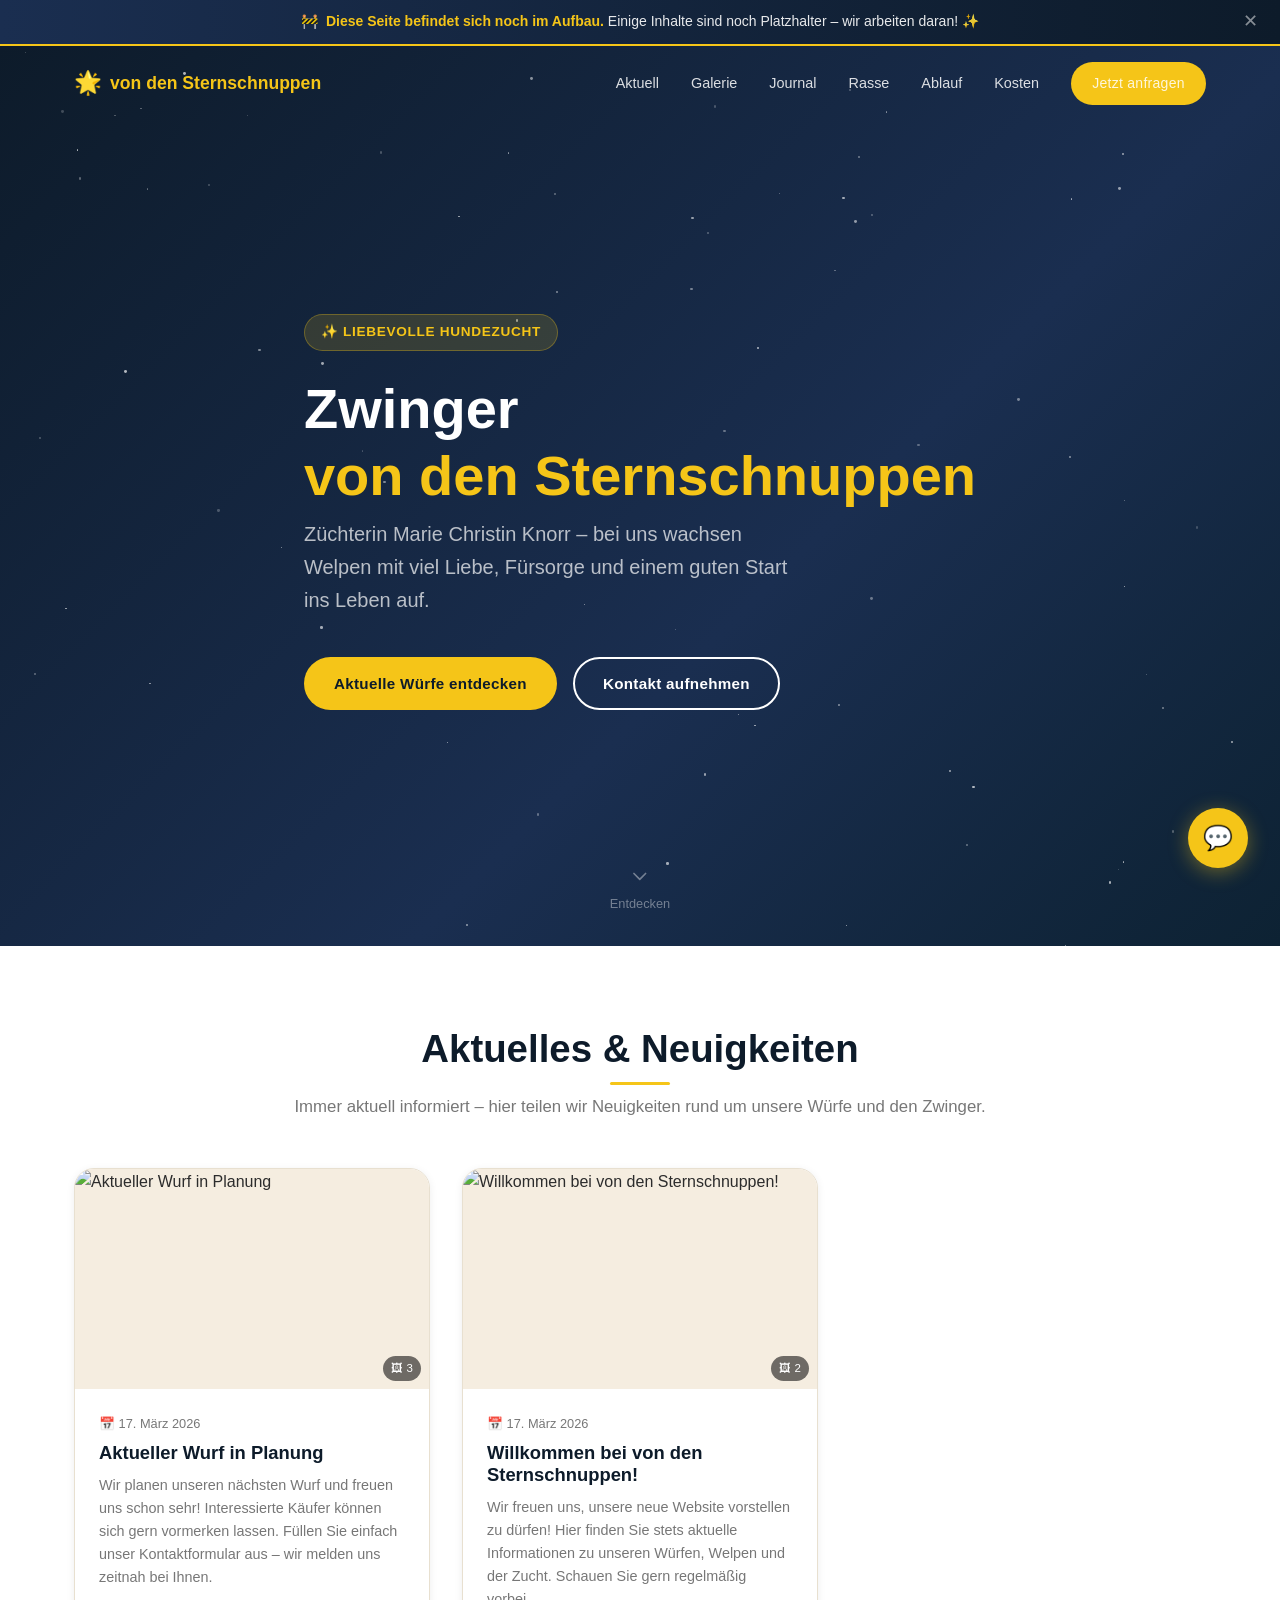
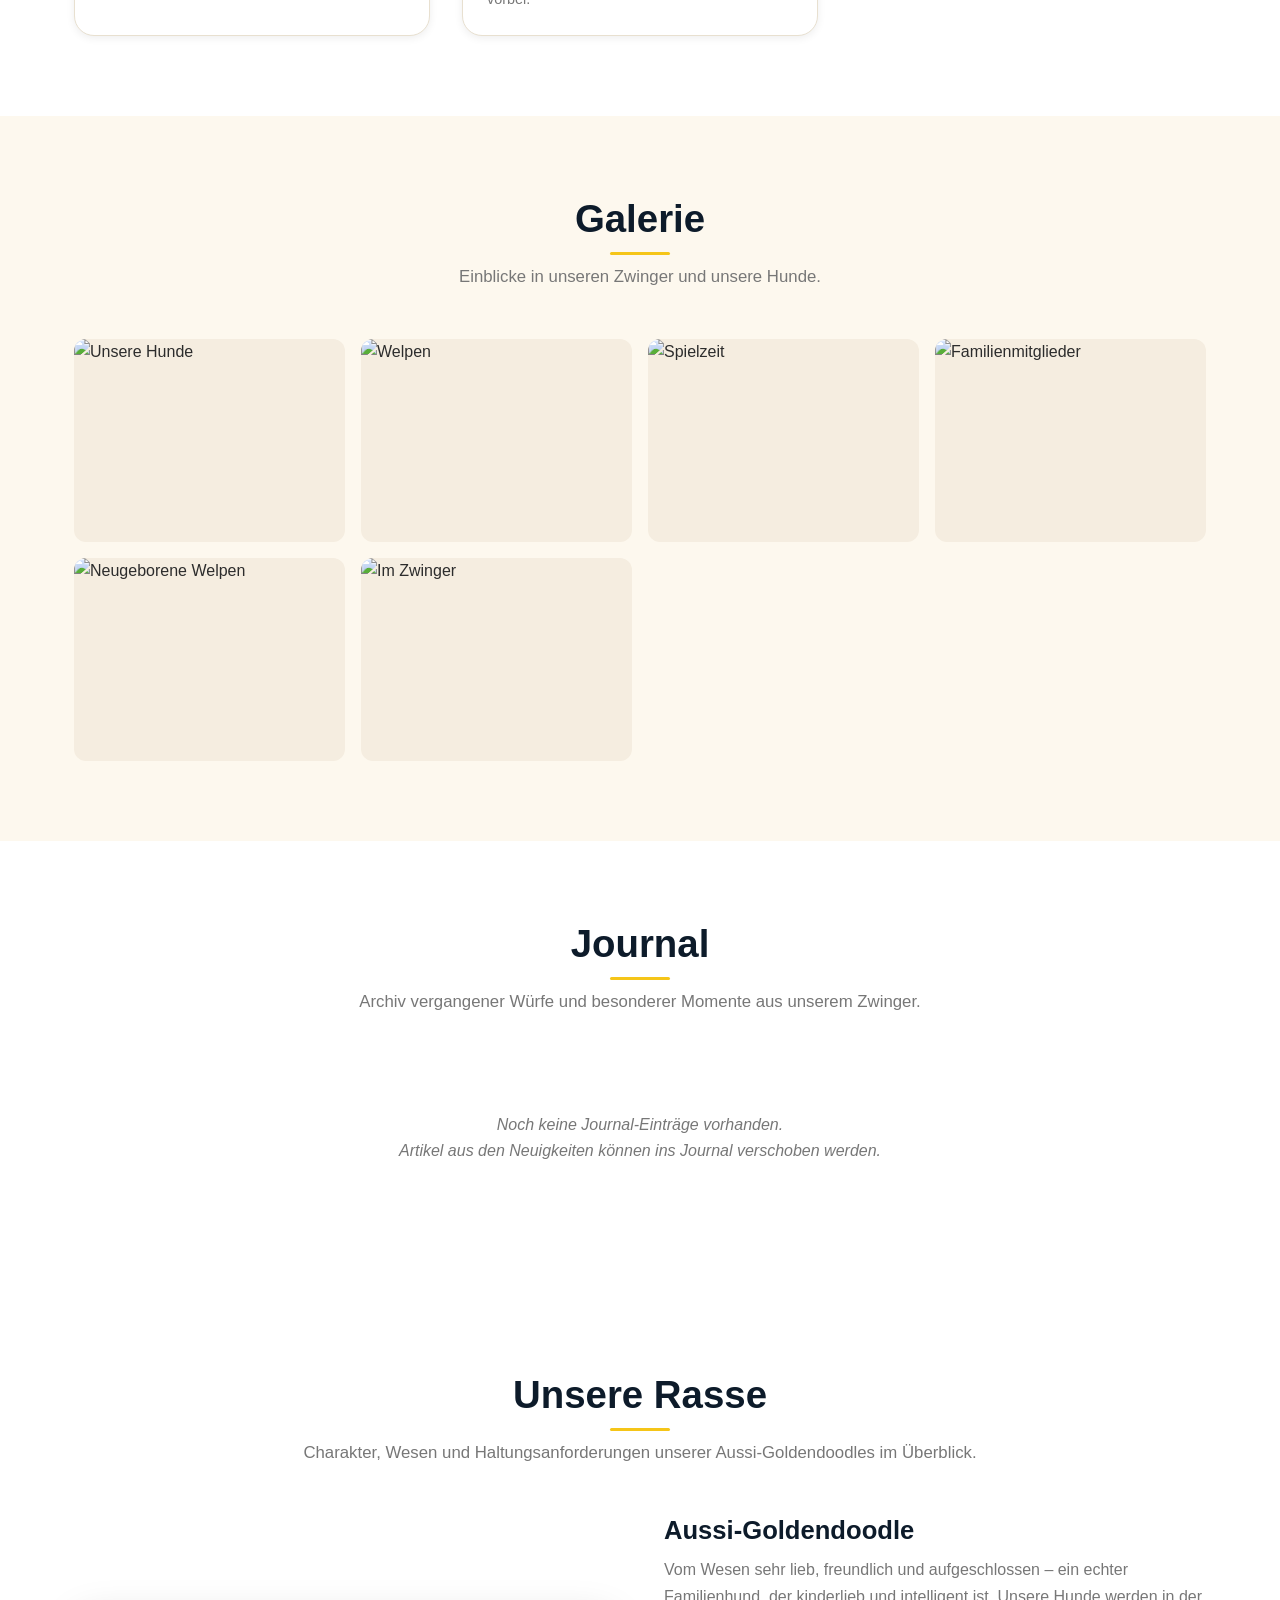
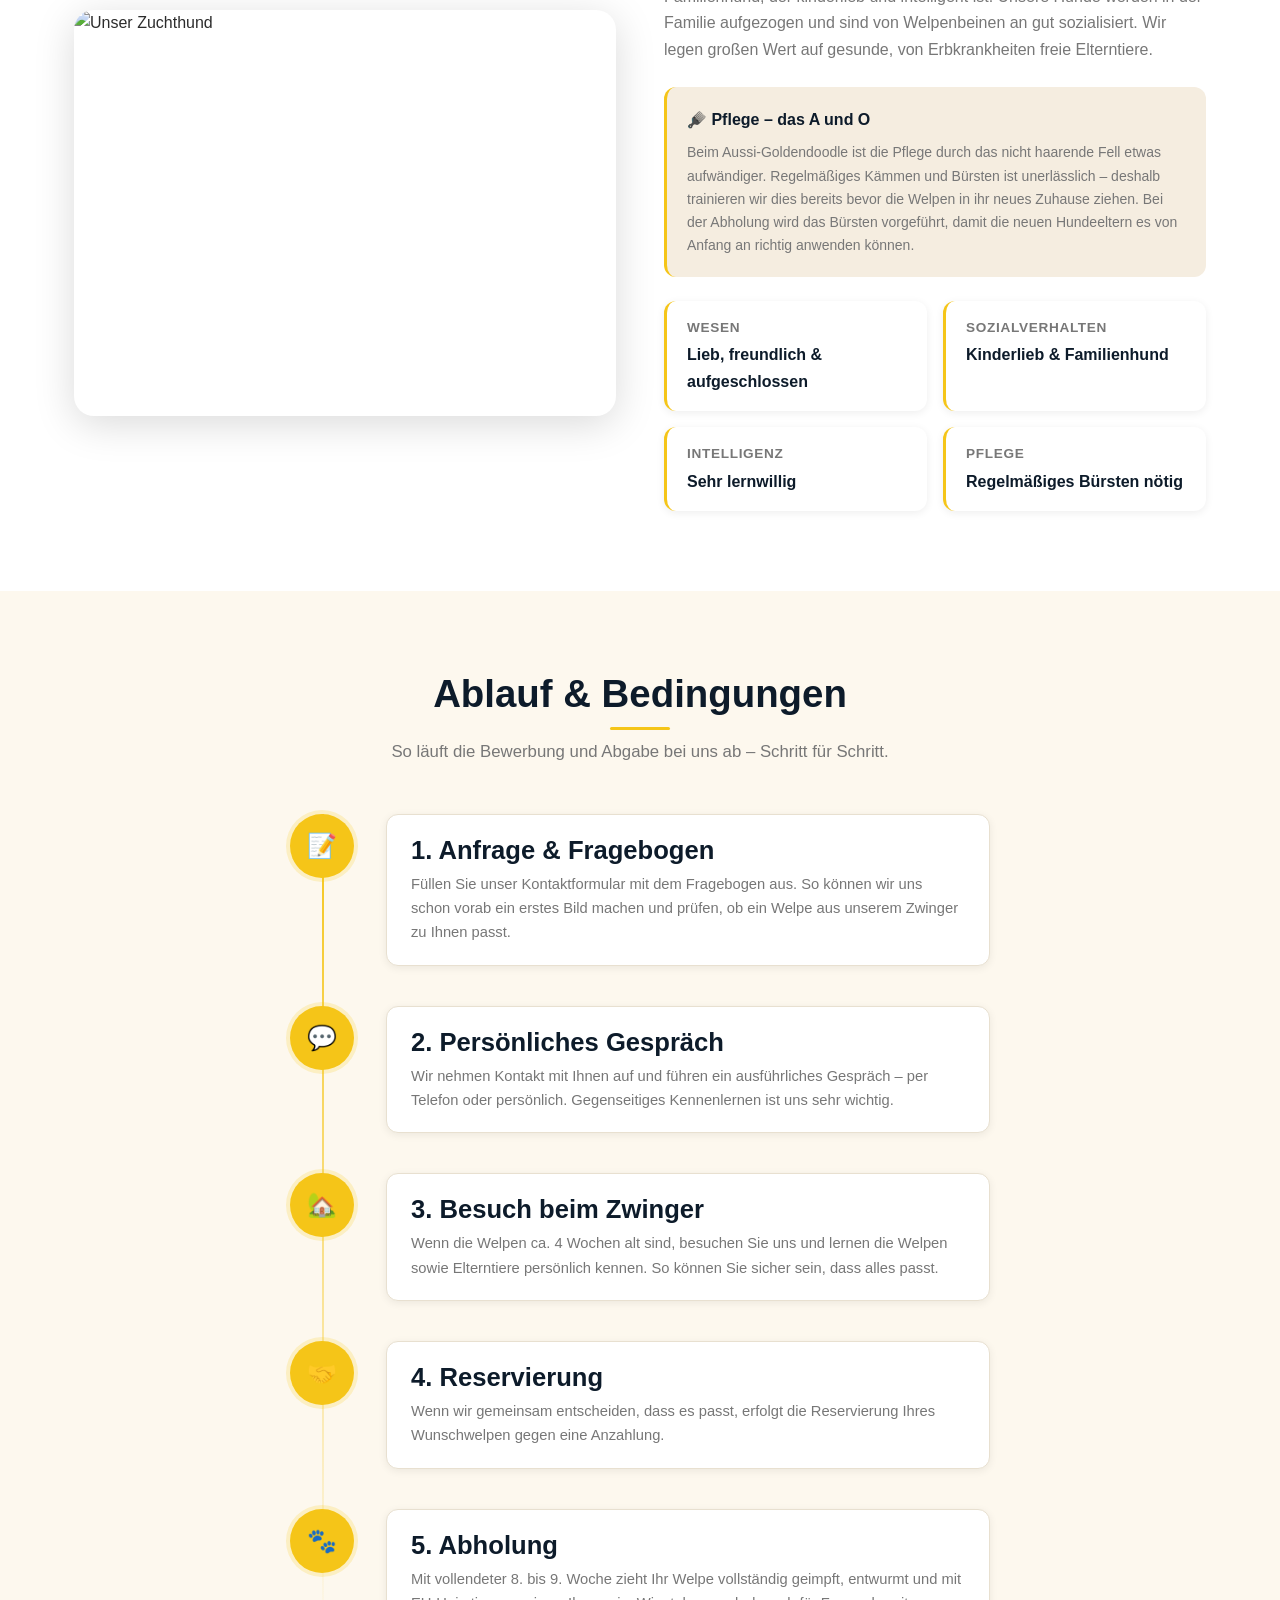
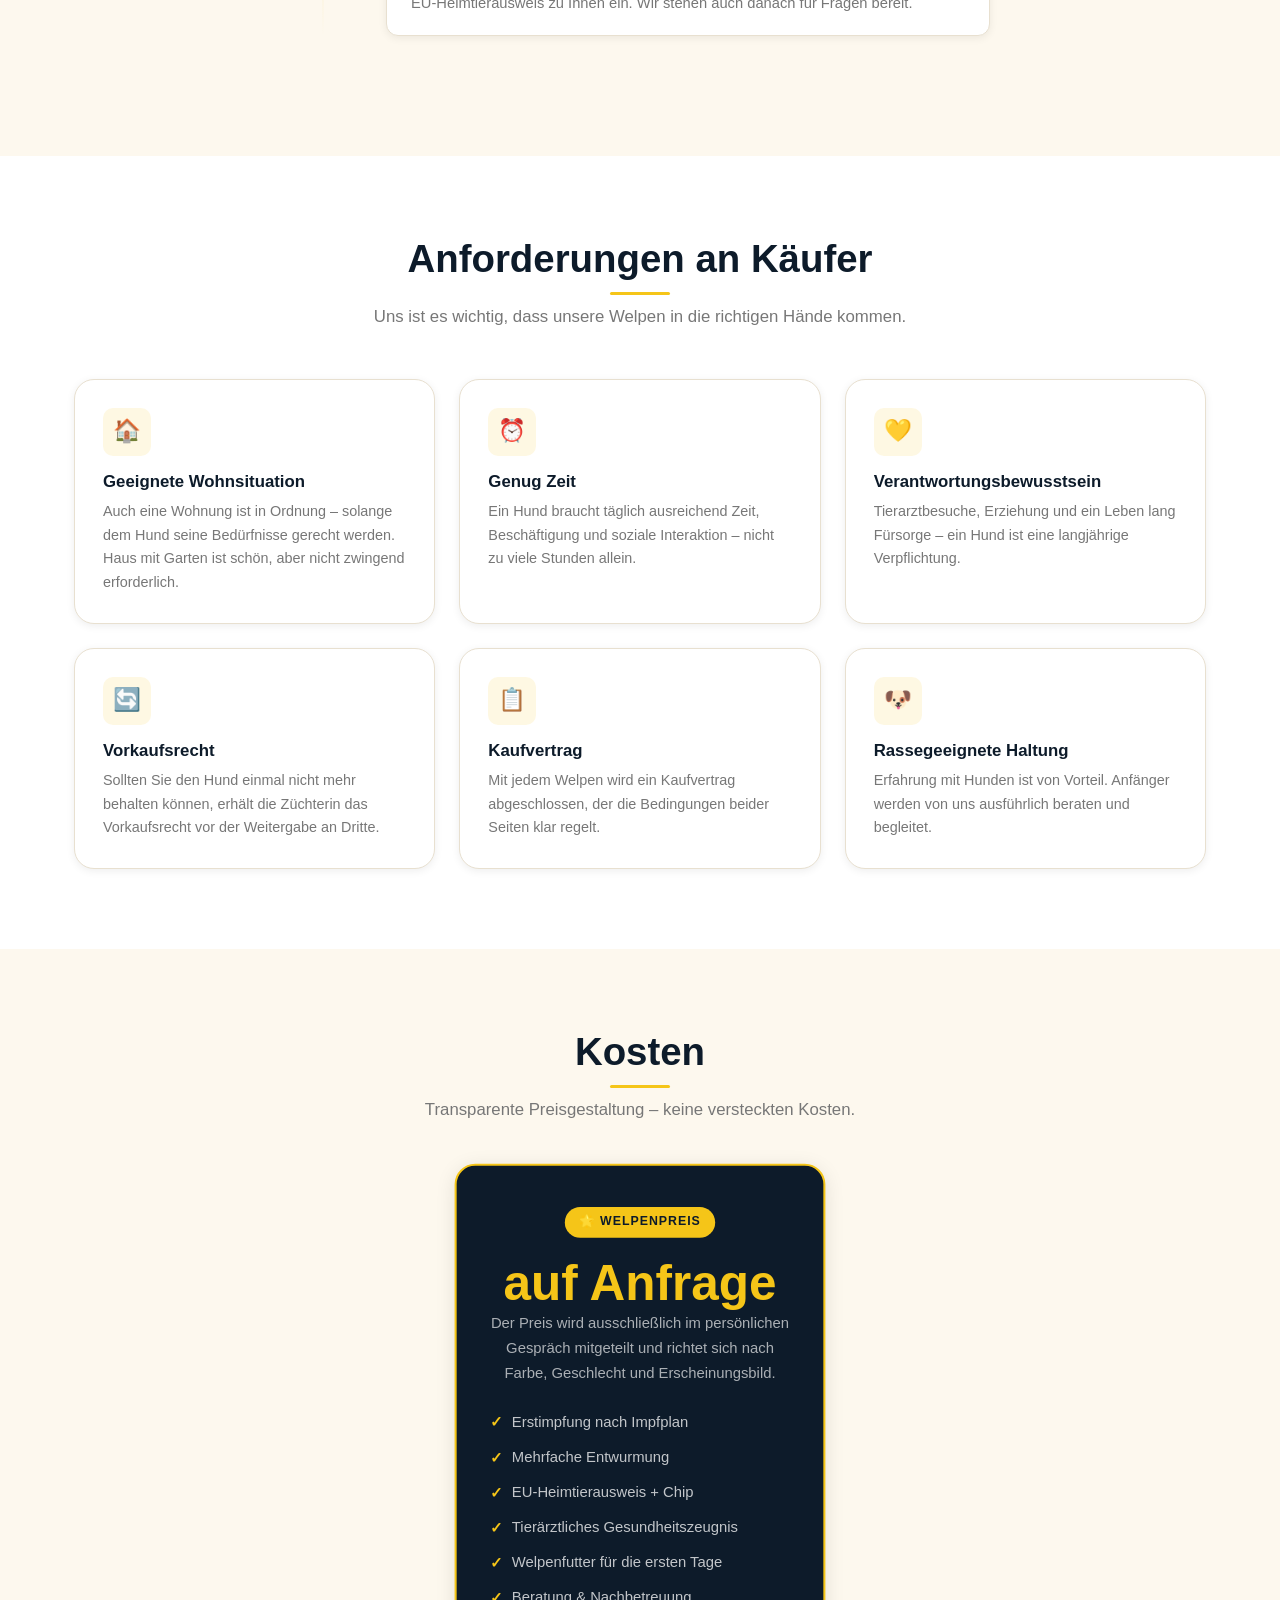
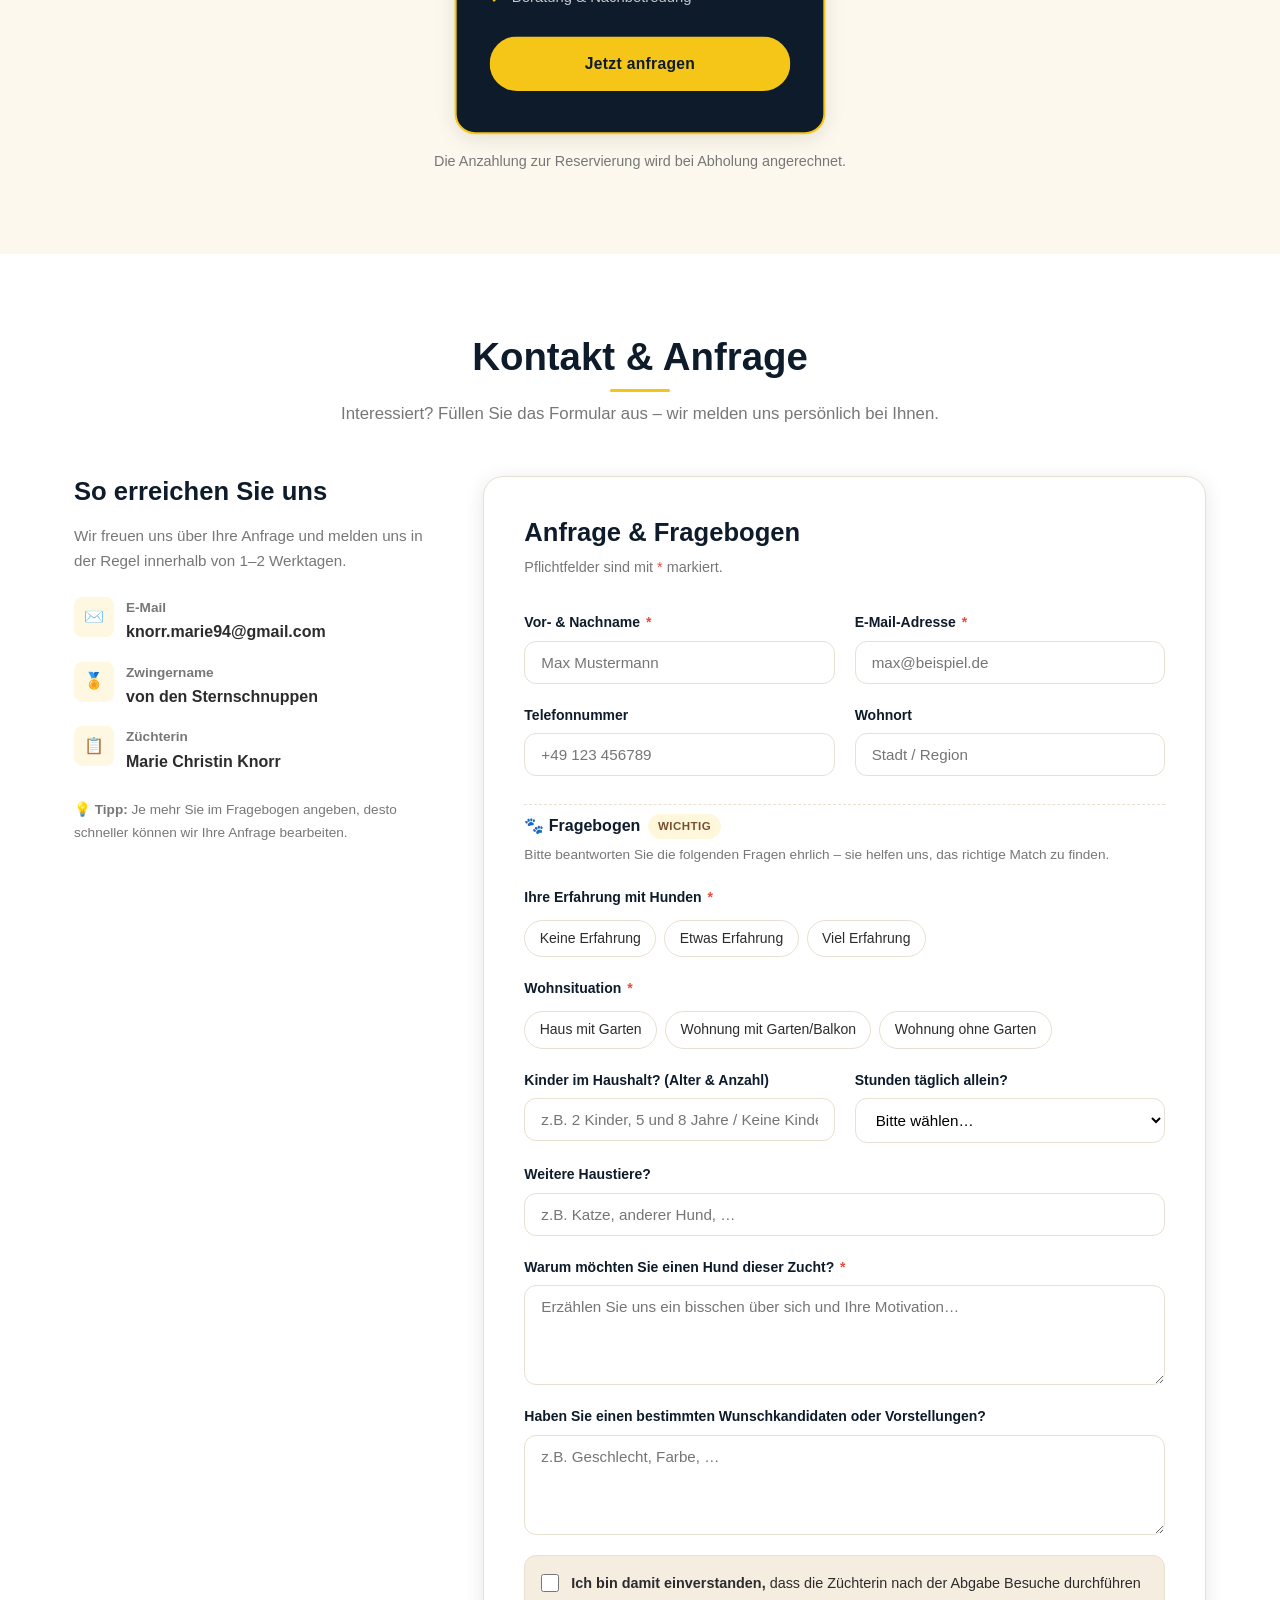
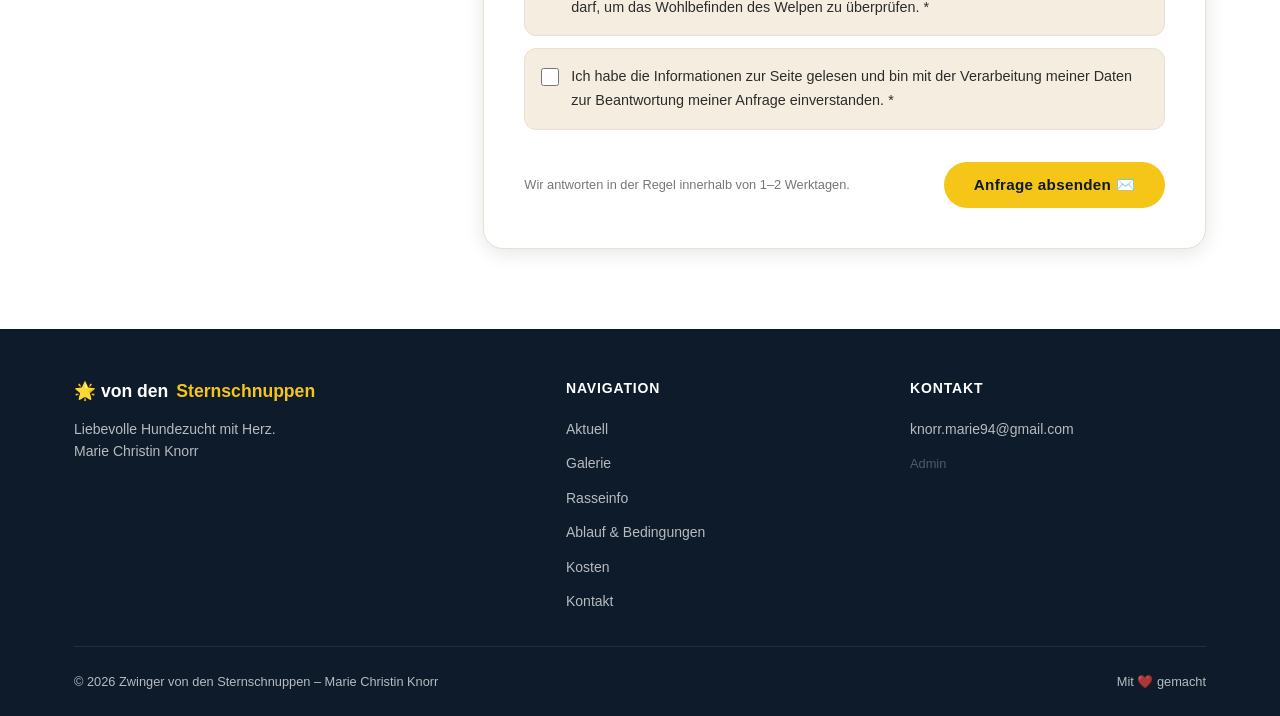
==== commit d30e670a: "Auto-commit: 2026-03-18_16:59:52" ====
--- a/index.html
+++ b/index.html
@@ -412,14 +412,8 @@
             </div>
 
             <div class="form-group">
-              <label for="kinder">Kinder im Haushalt?</label>
-              <select id="kinder" name="kinder">
-                <option value="">Bitte wählen…</option>
-                <option value="Keine Kinder">Keine Kinder</option>
-                <option value="Kinder unter 5 Jahren">Kinder unter 5 Jahren</option>
-                <option value="Kinder 5–12 Jahre">Kinder 5–12 Jahre</option>
-                <option value="Jugendliche über 12 Jahre">Jugendliche über 12 Jahre</option>
-              </select>
+              <label for="kinder">Kinder im Haushalt? (Alter &amp; Anzahl)</label>
+              <input type="text" id="kinder" name="kinder" placeholder="z.B. 2 Kinder, 5 und 8 Jahre / Keine Kinder">
             </div>
 
             <div class="form-group">
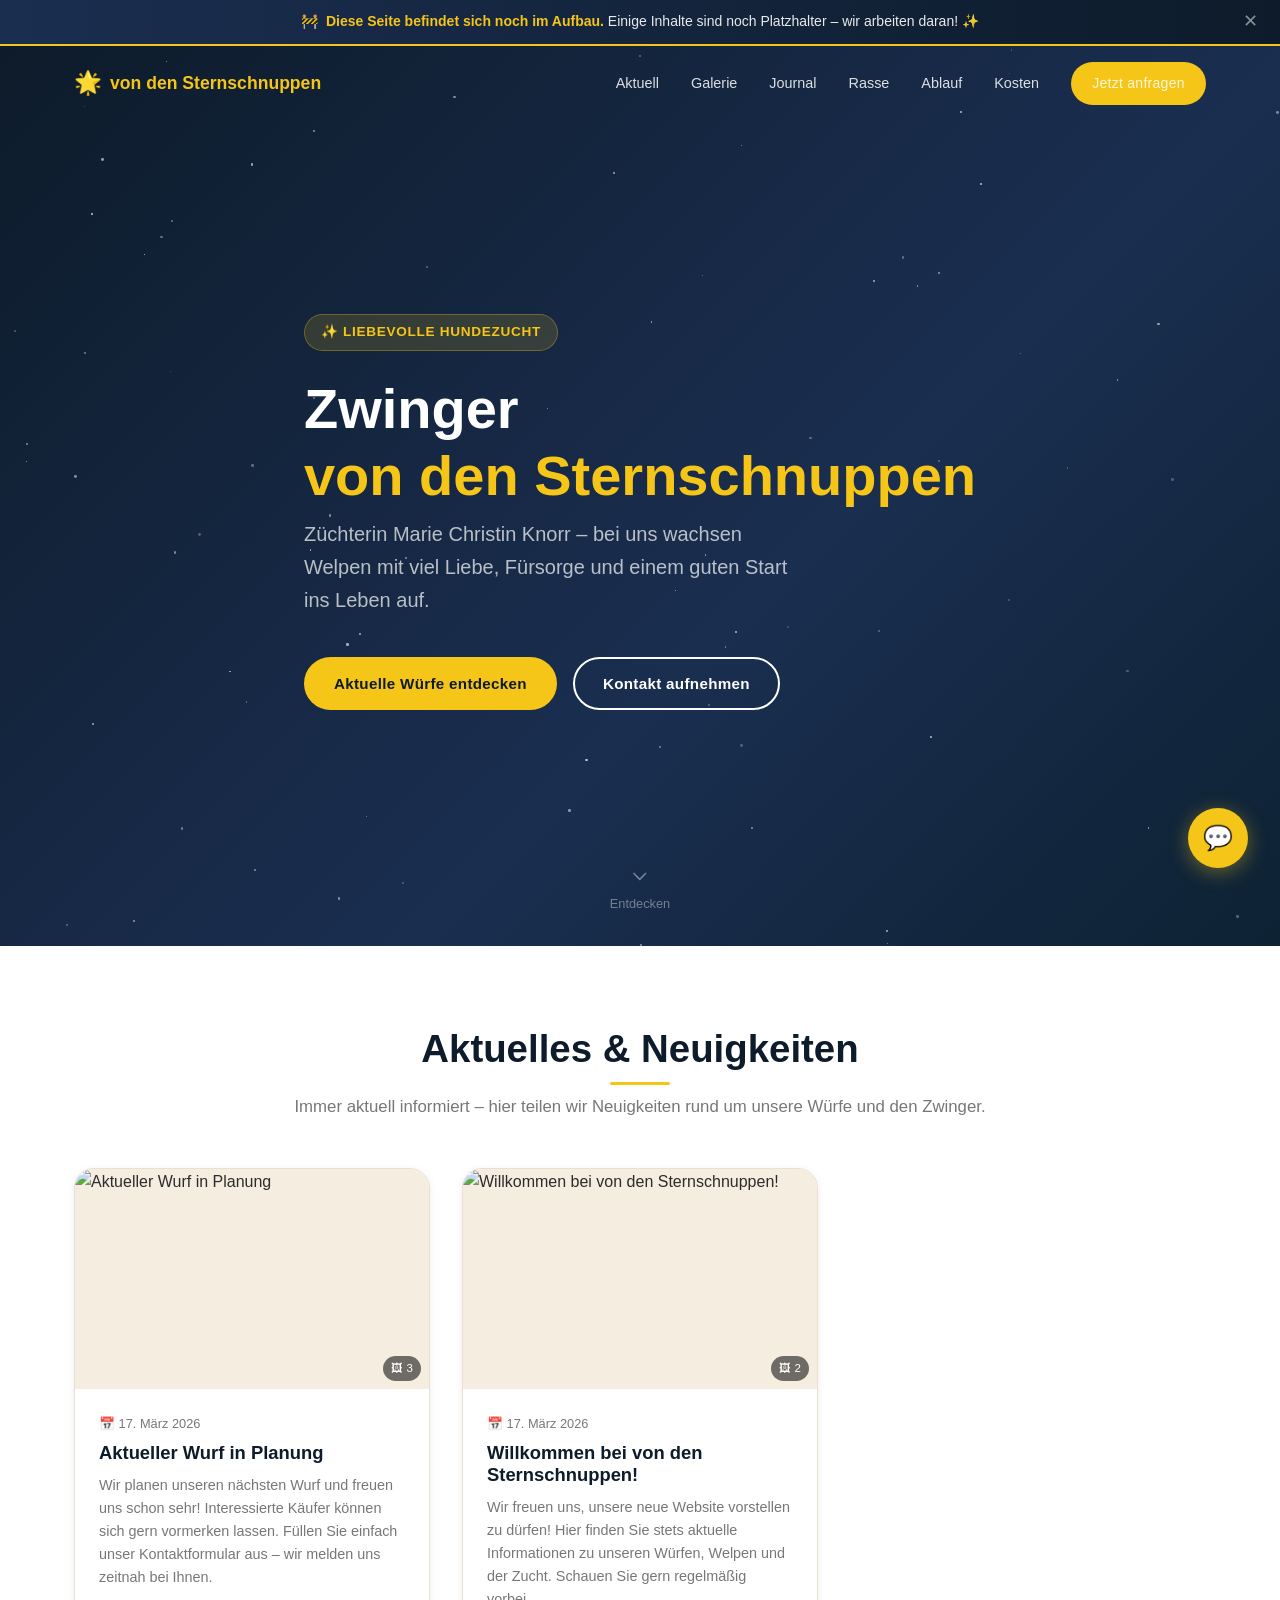
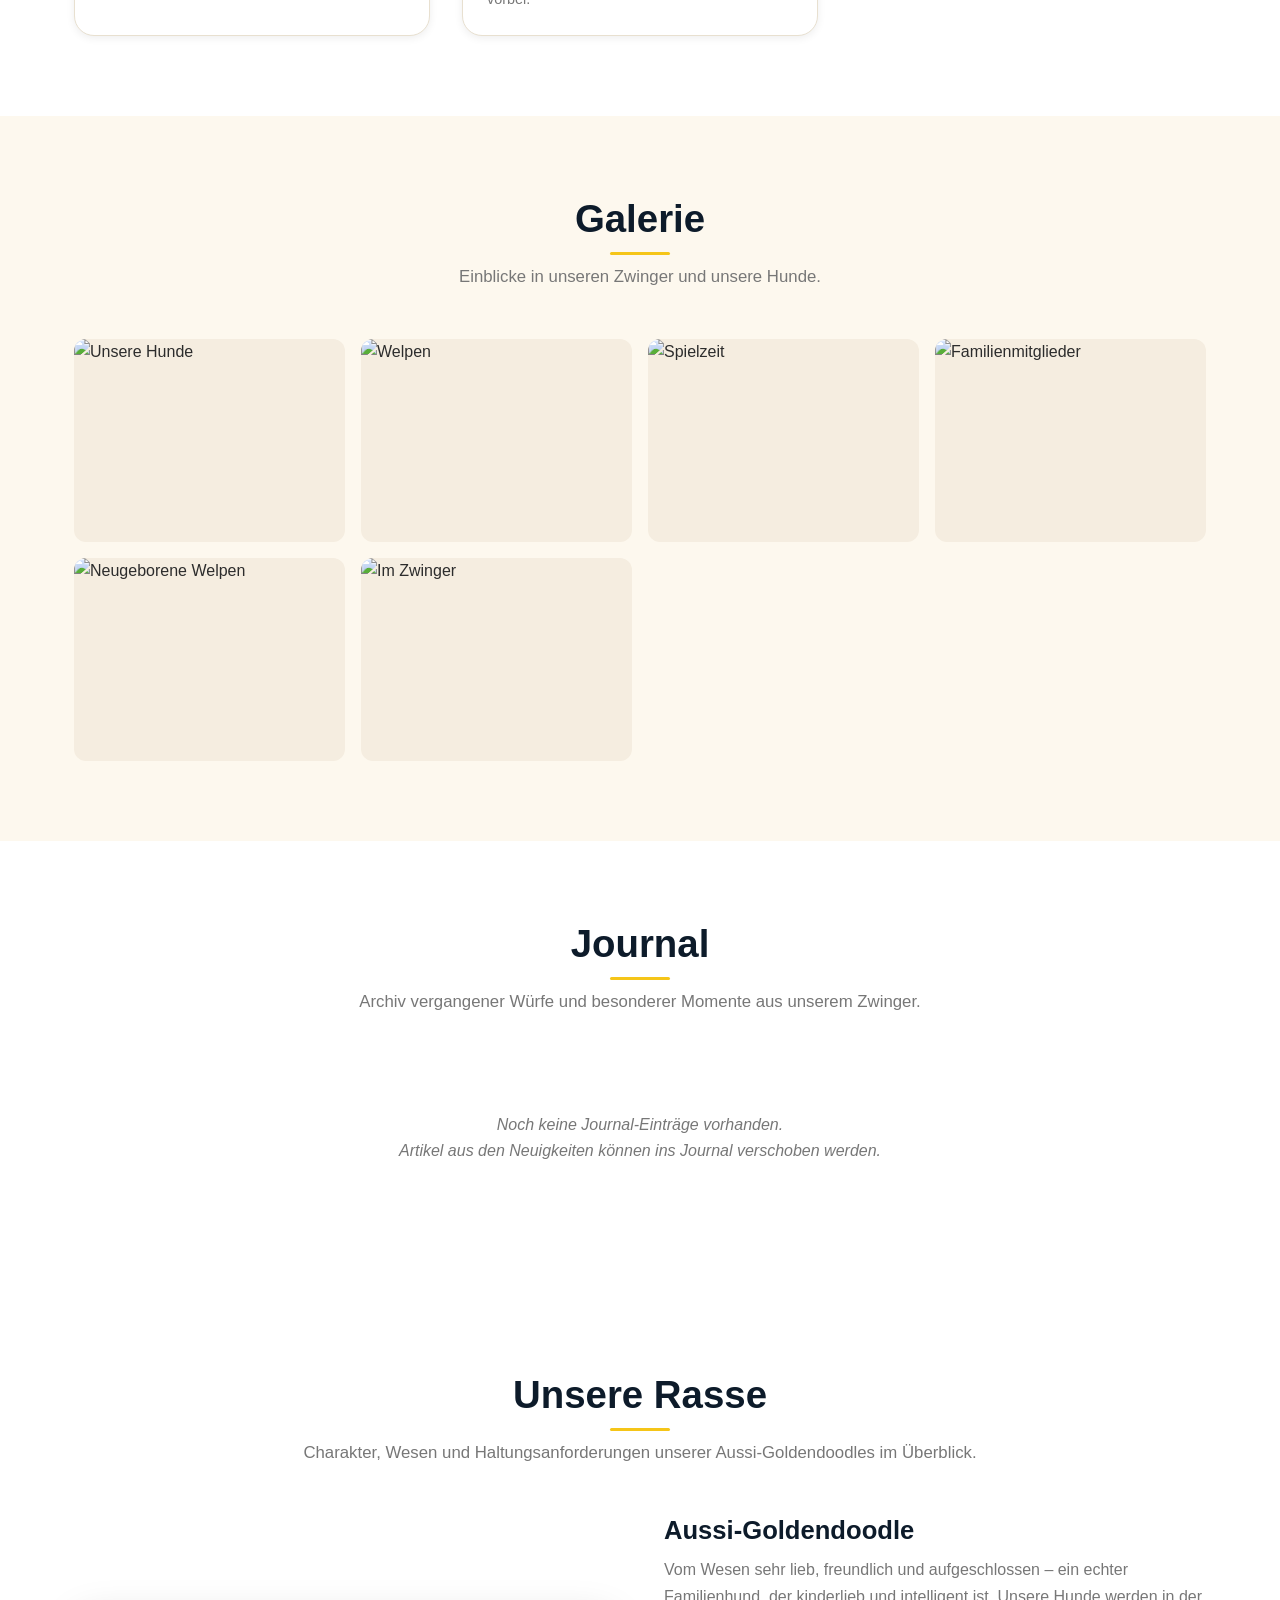
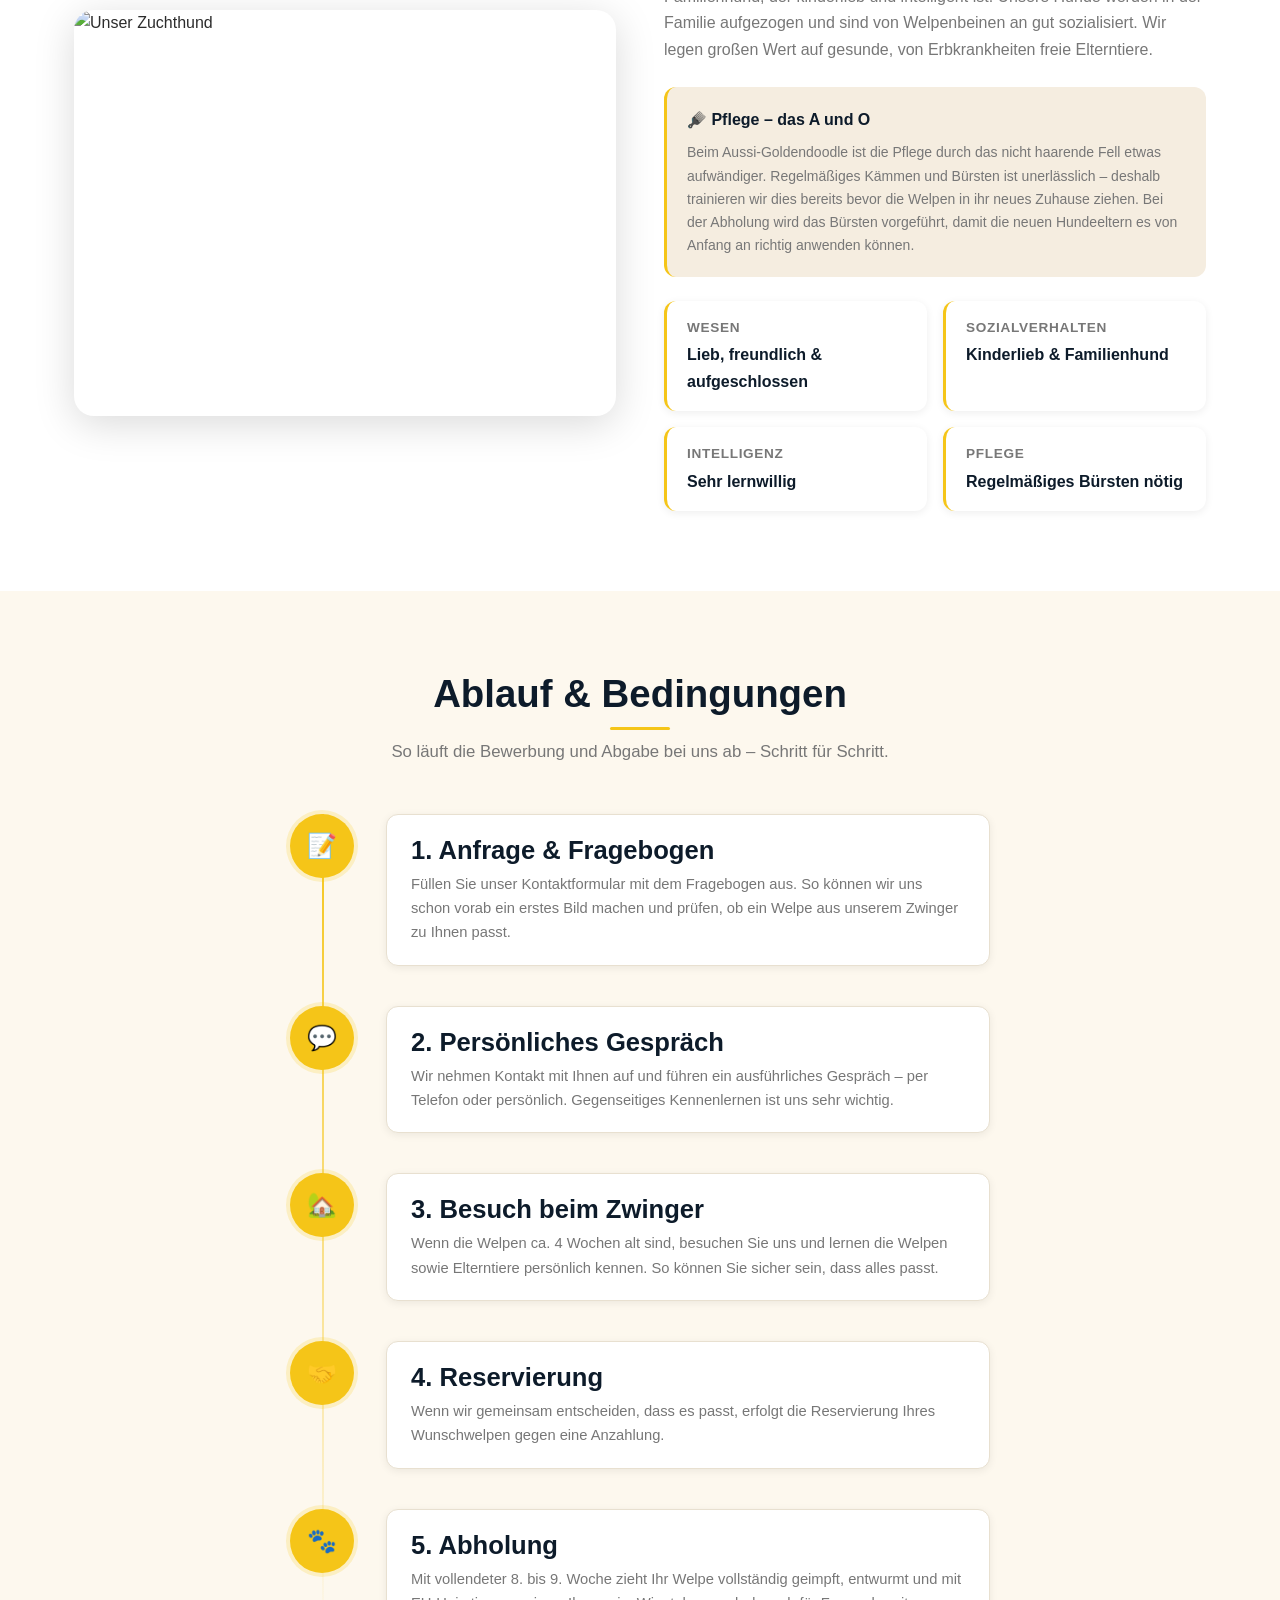
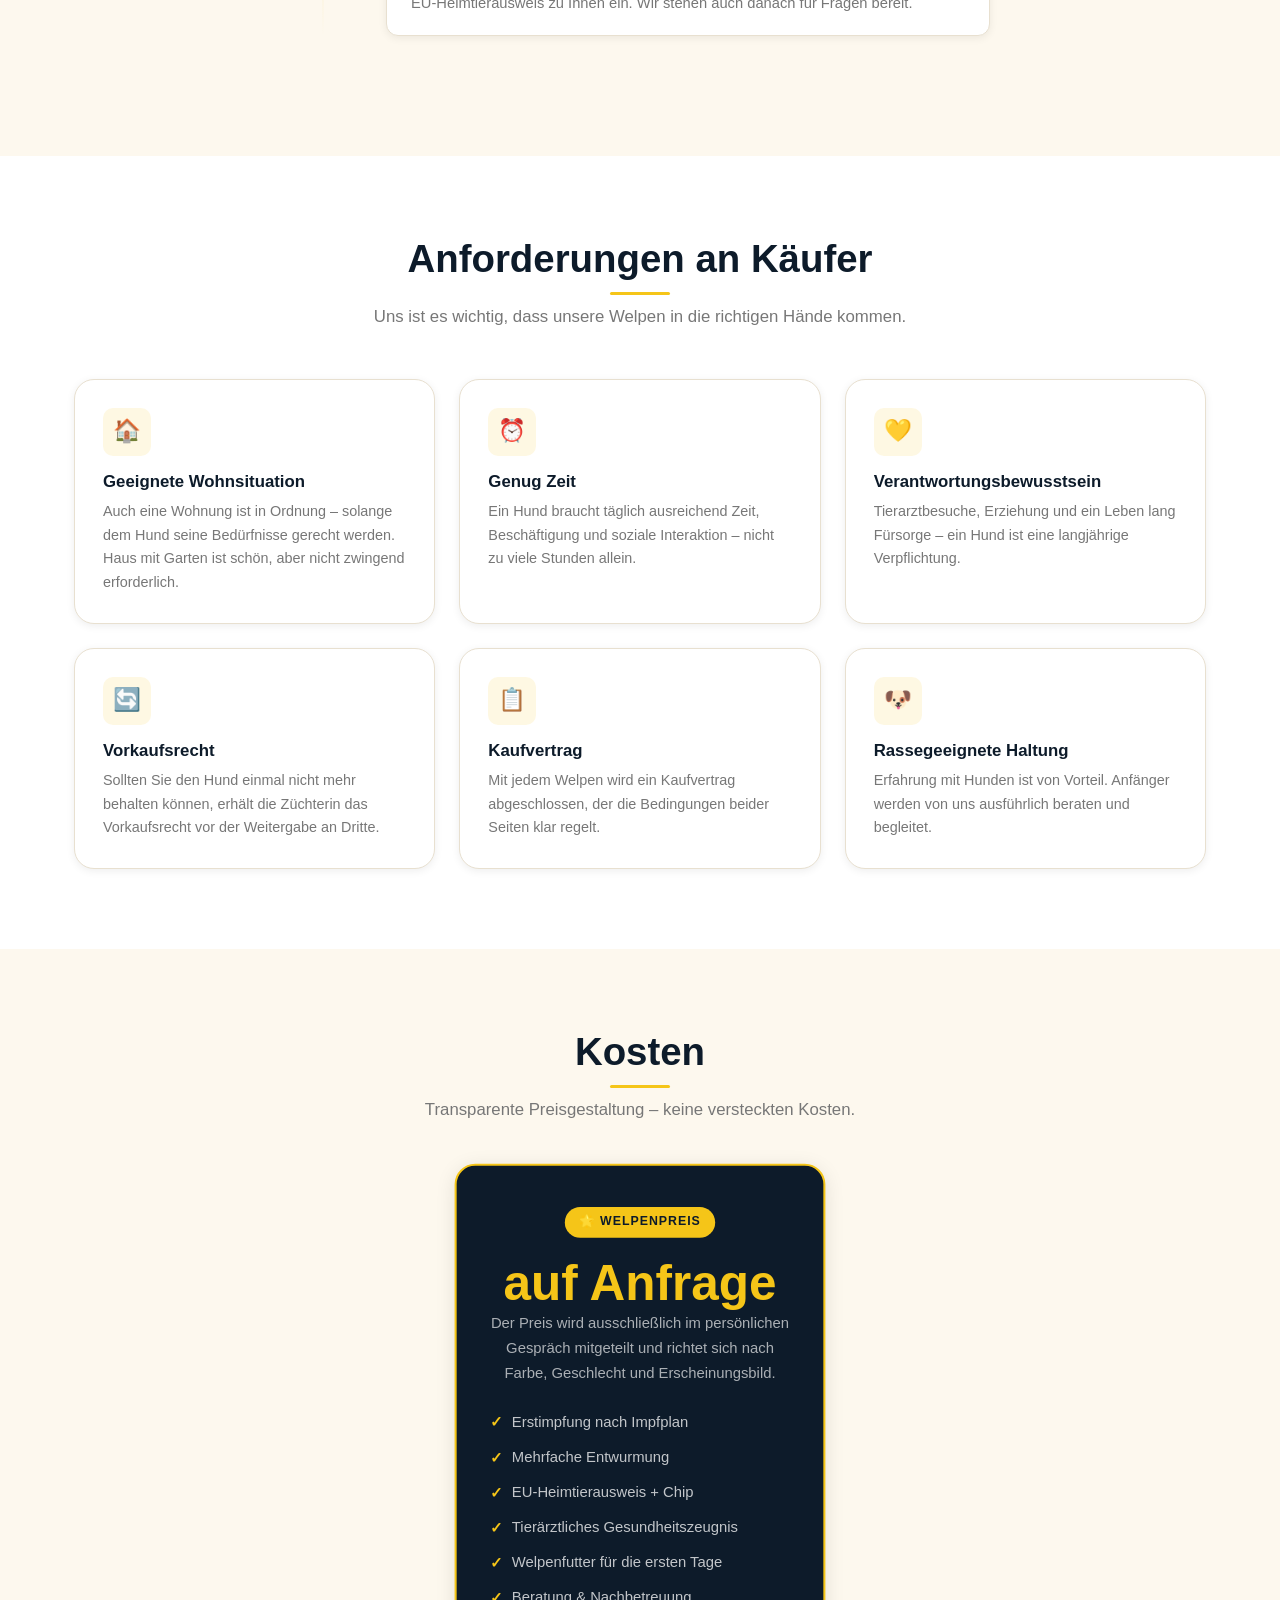
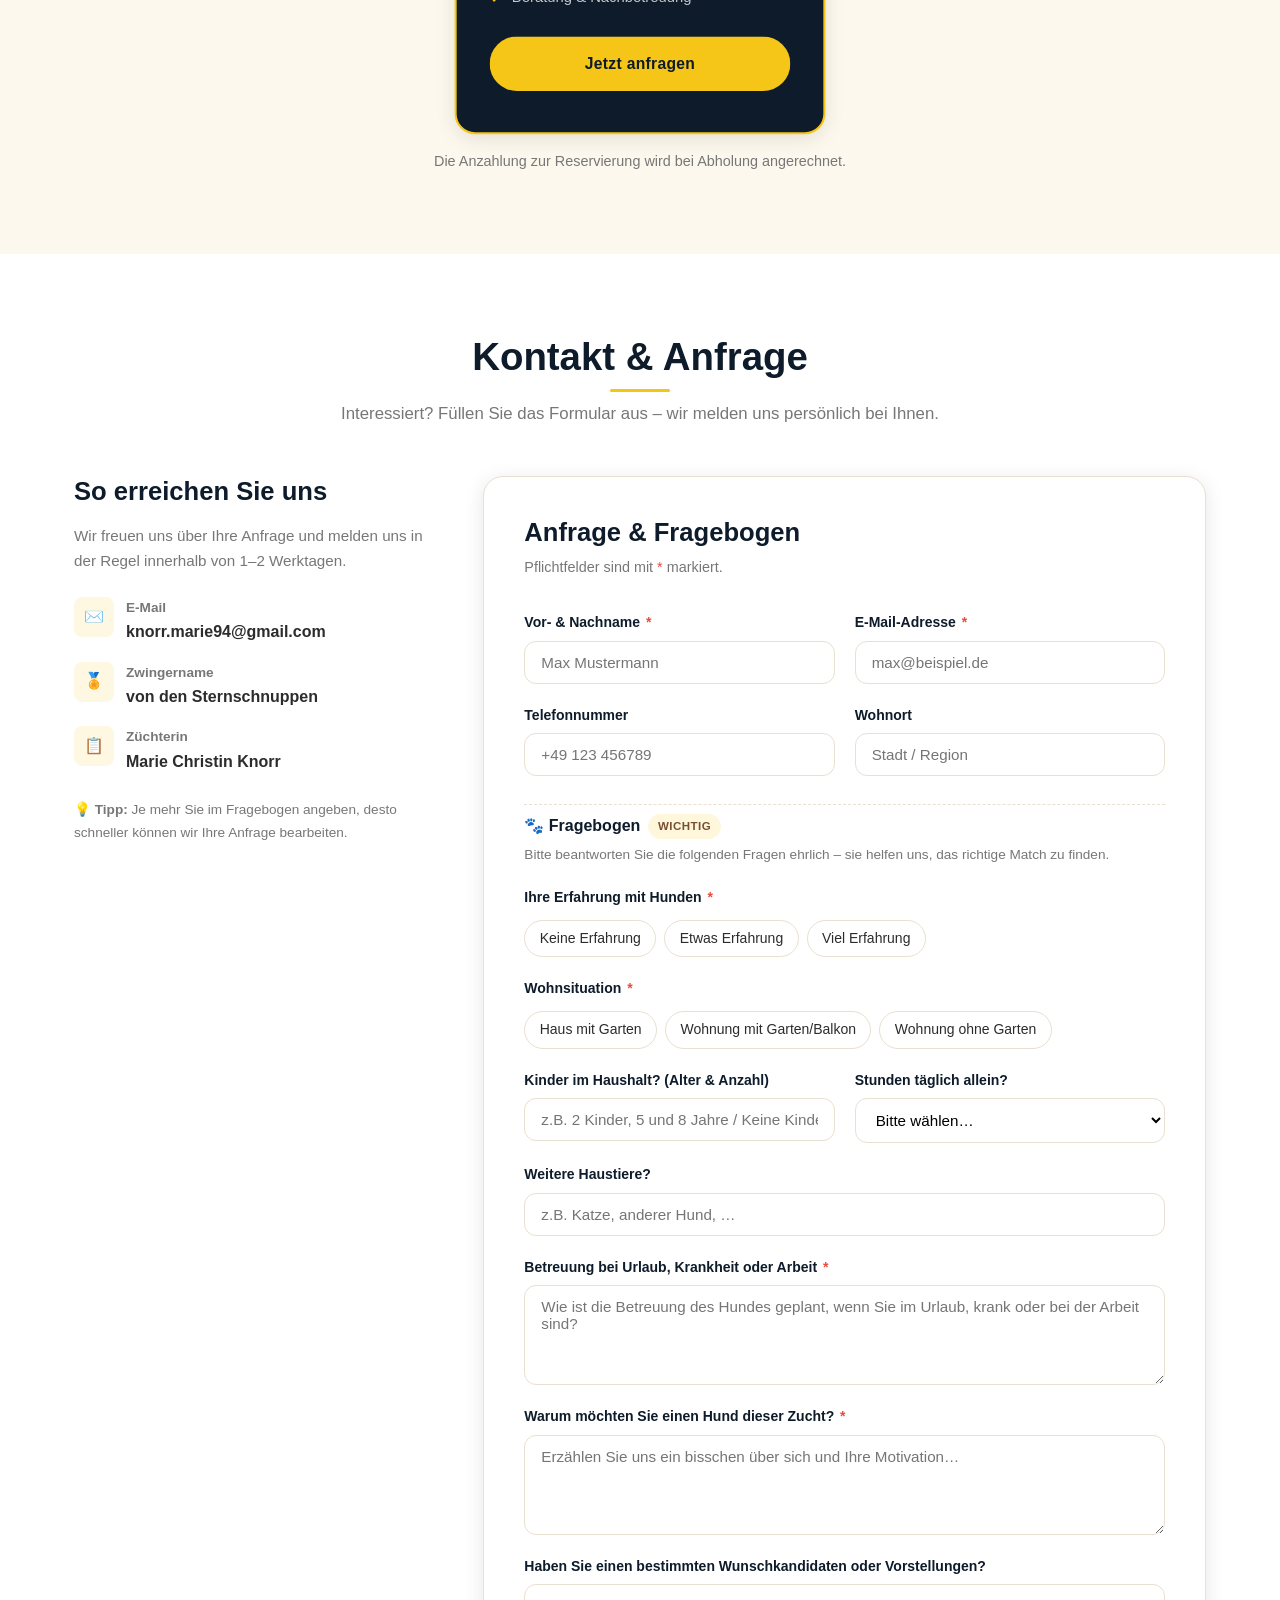
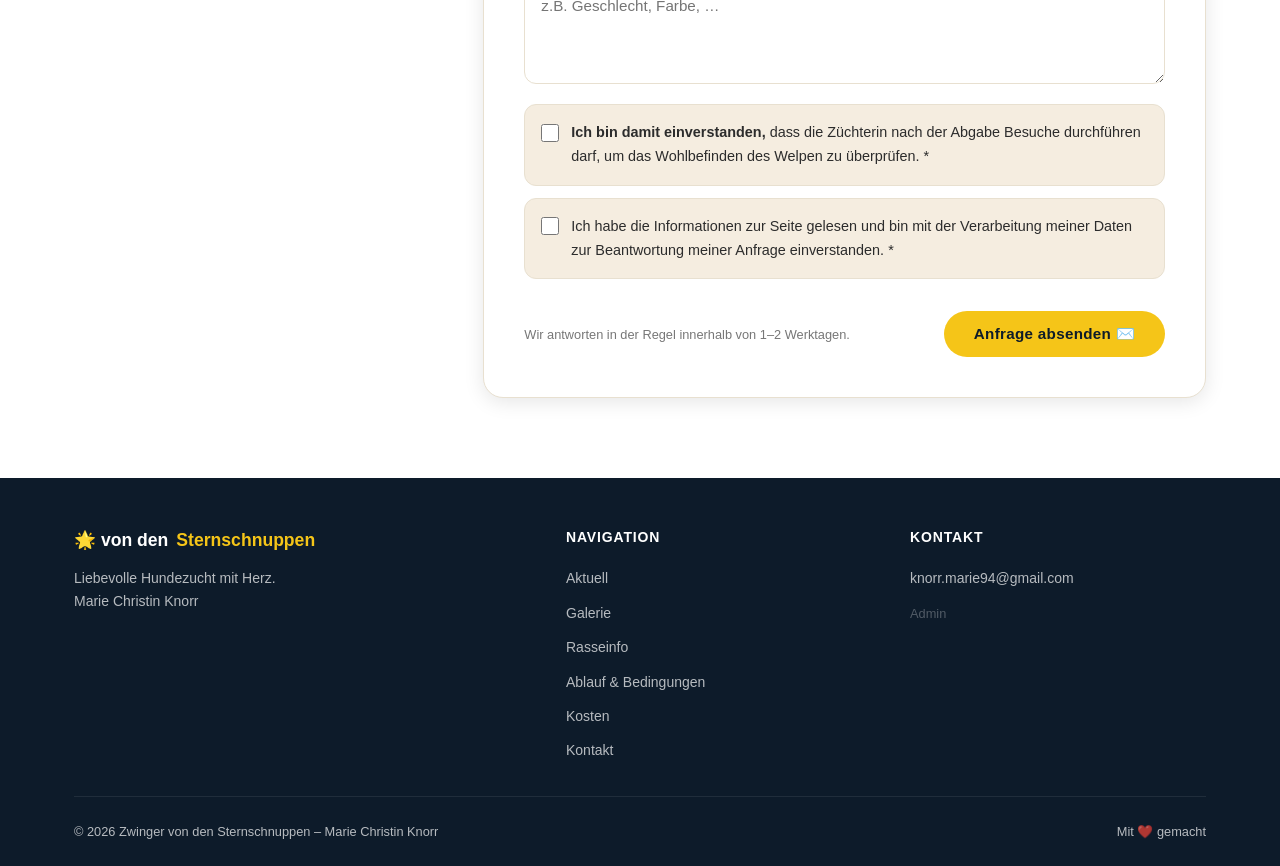
==== commit 27ce5ff9: "Auto-commit: 2026-03-18_17:00:11" ====
--- a/index.html
+++ b/index.html
@@ -433,6 +433,11 @@
             </div>
 
             <div class="form-group full">
+              <label for="betreuung">Betreuung bei Urlaub, Krankheit oder Arbeit <span class="required">*</span></label>
+              <textarea id="betreuung" name="betreuung" required placeholder="Wie ist die Betreuung des Hundes geplant, wenn Sie im Urlaub, krank oder bei der Arbeit sind?" rows="3"></textarea>
+            </div>
+
+            <div class="form-group full">
               <label for="grund">Warum möchten Sie einen Hund dieser Zucht? <span class="required">*</span></label>
               <textarea id="grund" name="warum_hund" required placeholder="Erzählen Sie uns ein bisschen über sich und Ihre Motivation…" rows="4"></textarea>
             </div>
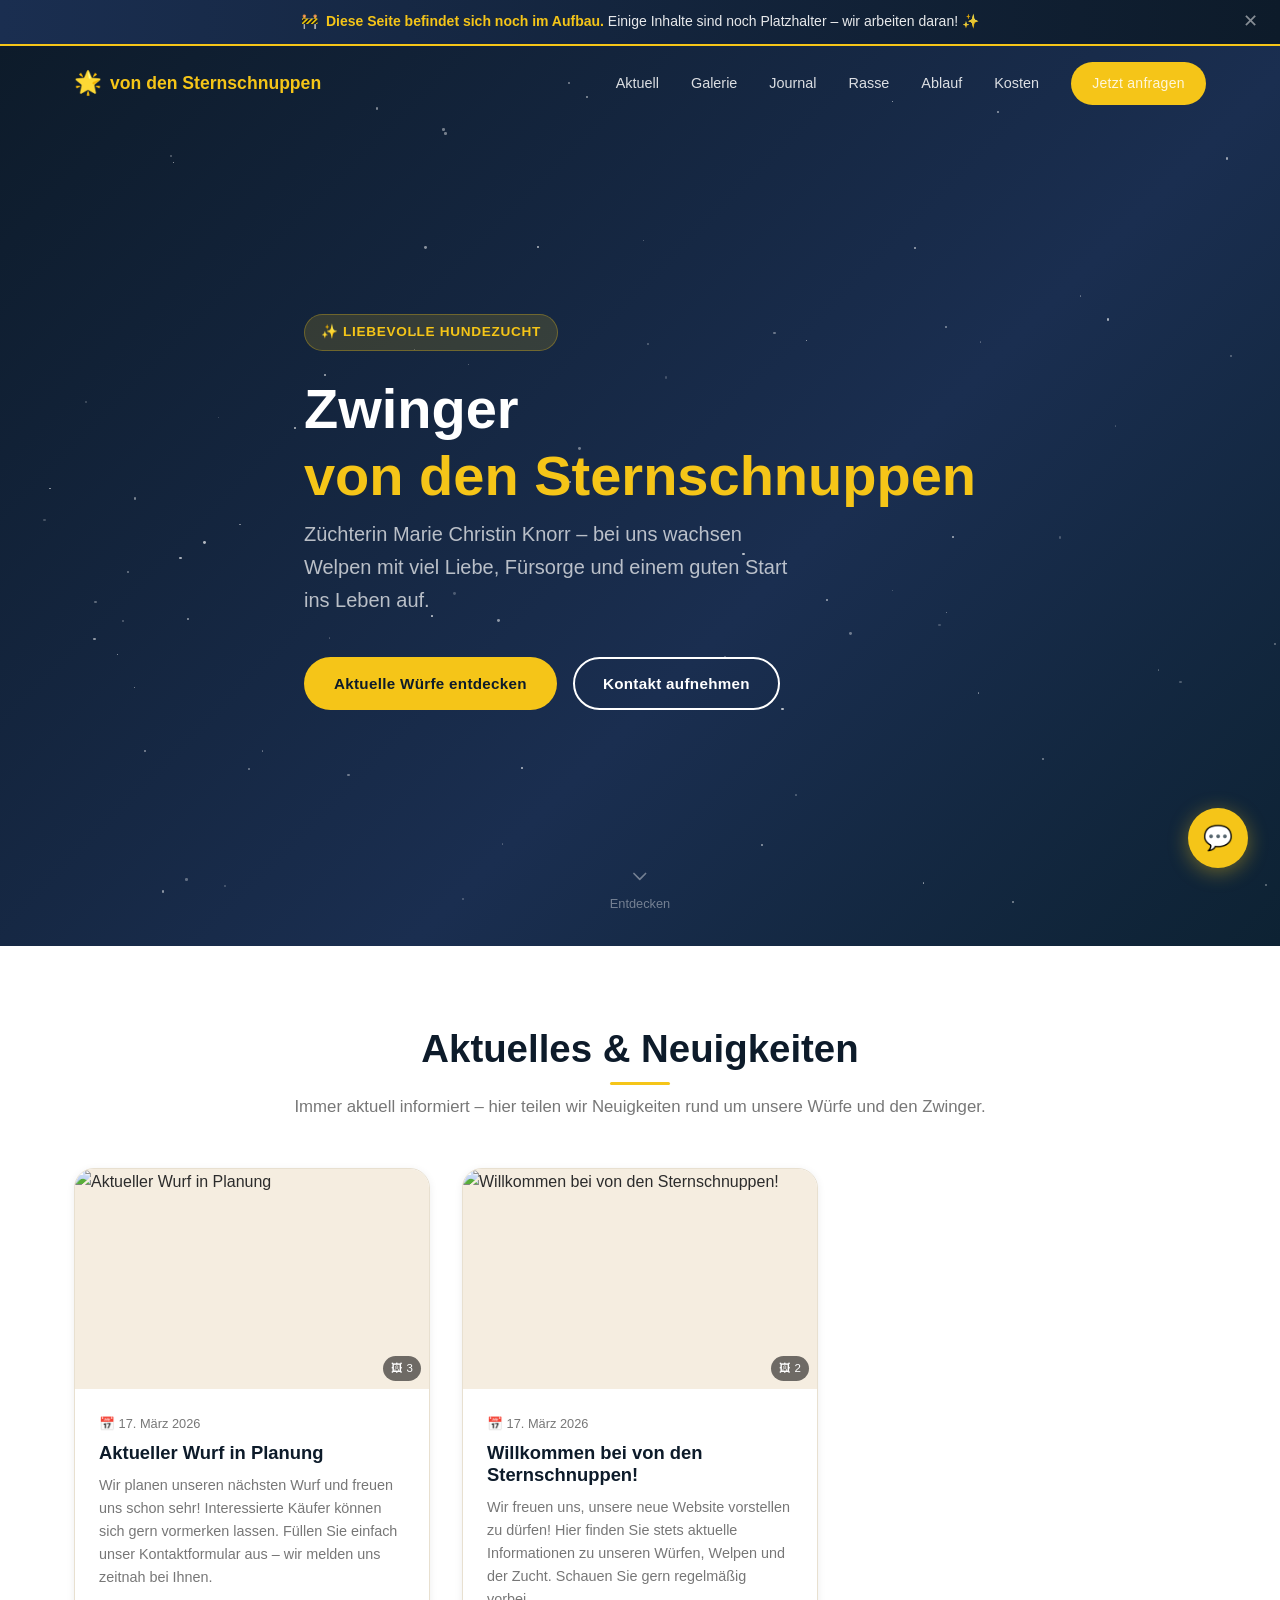
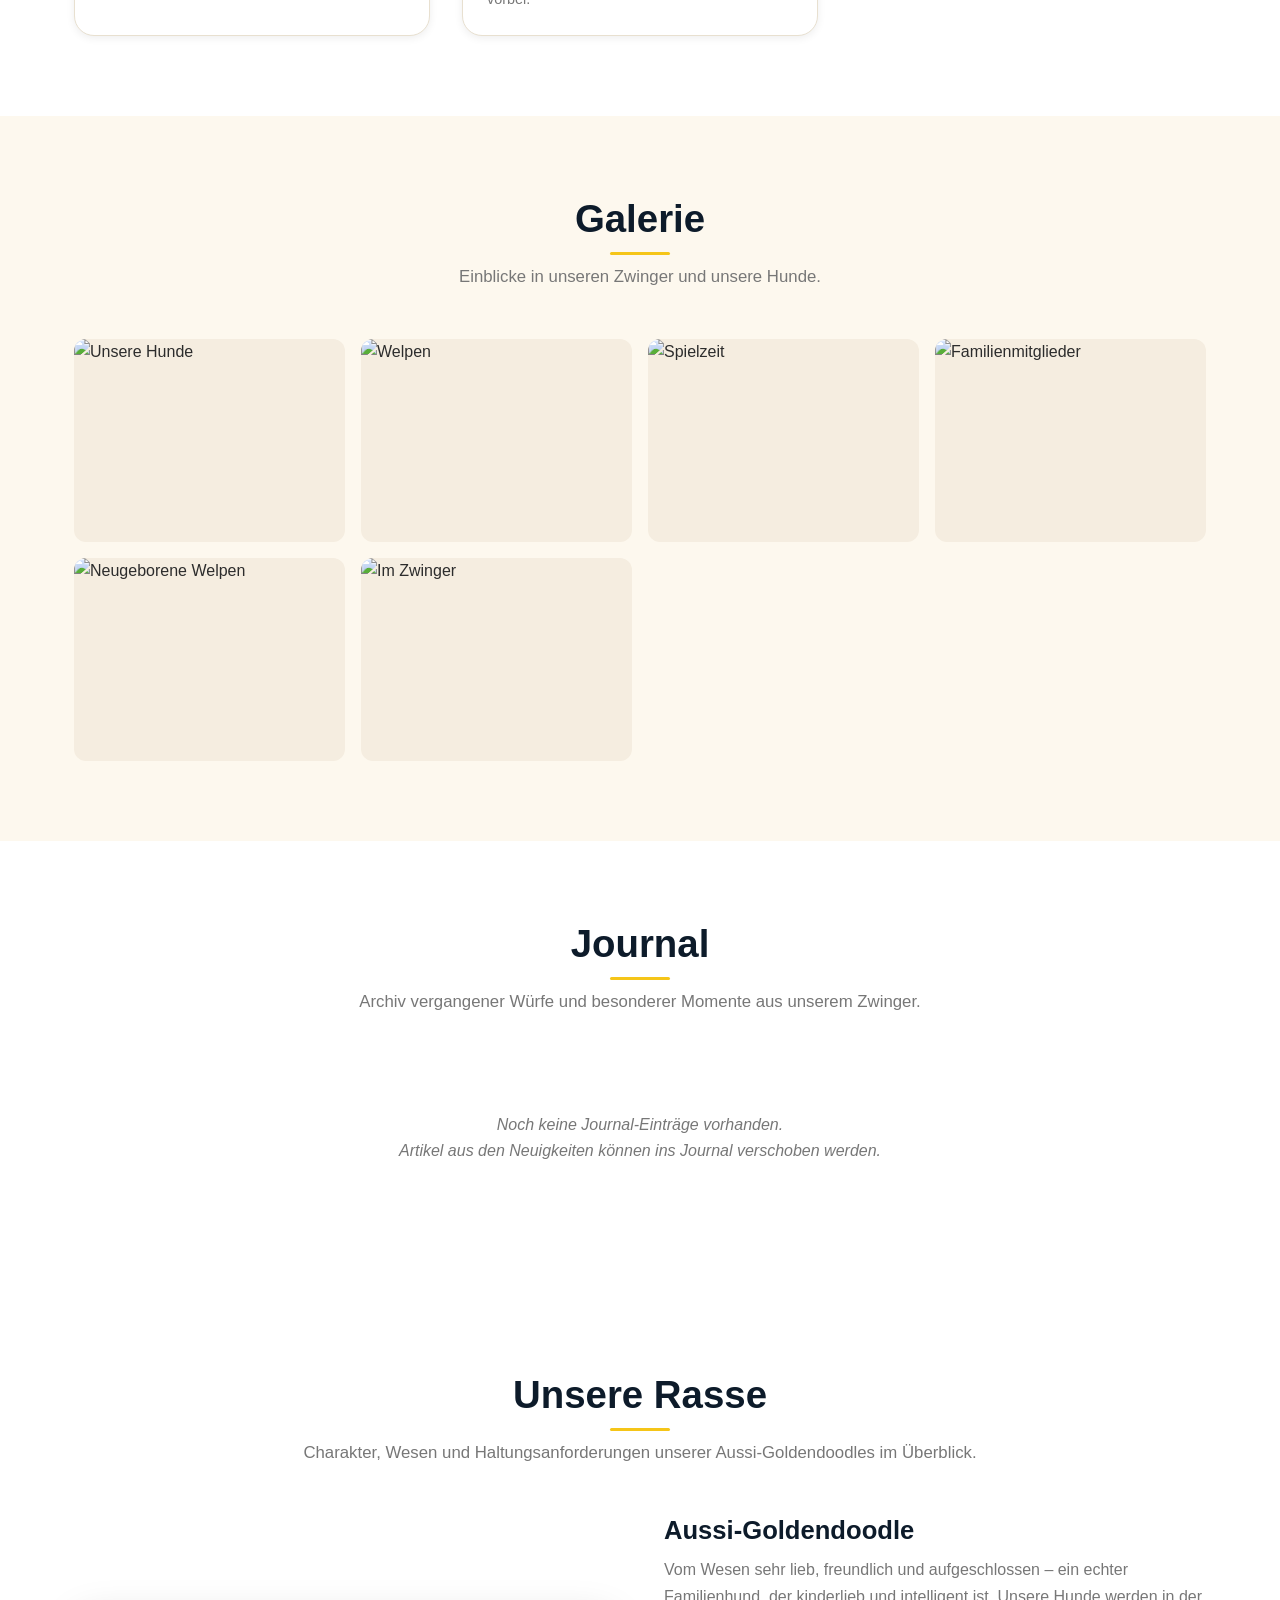
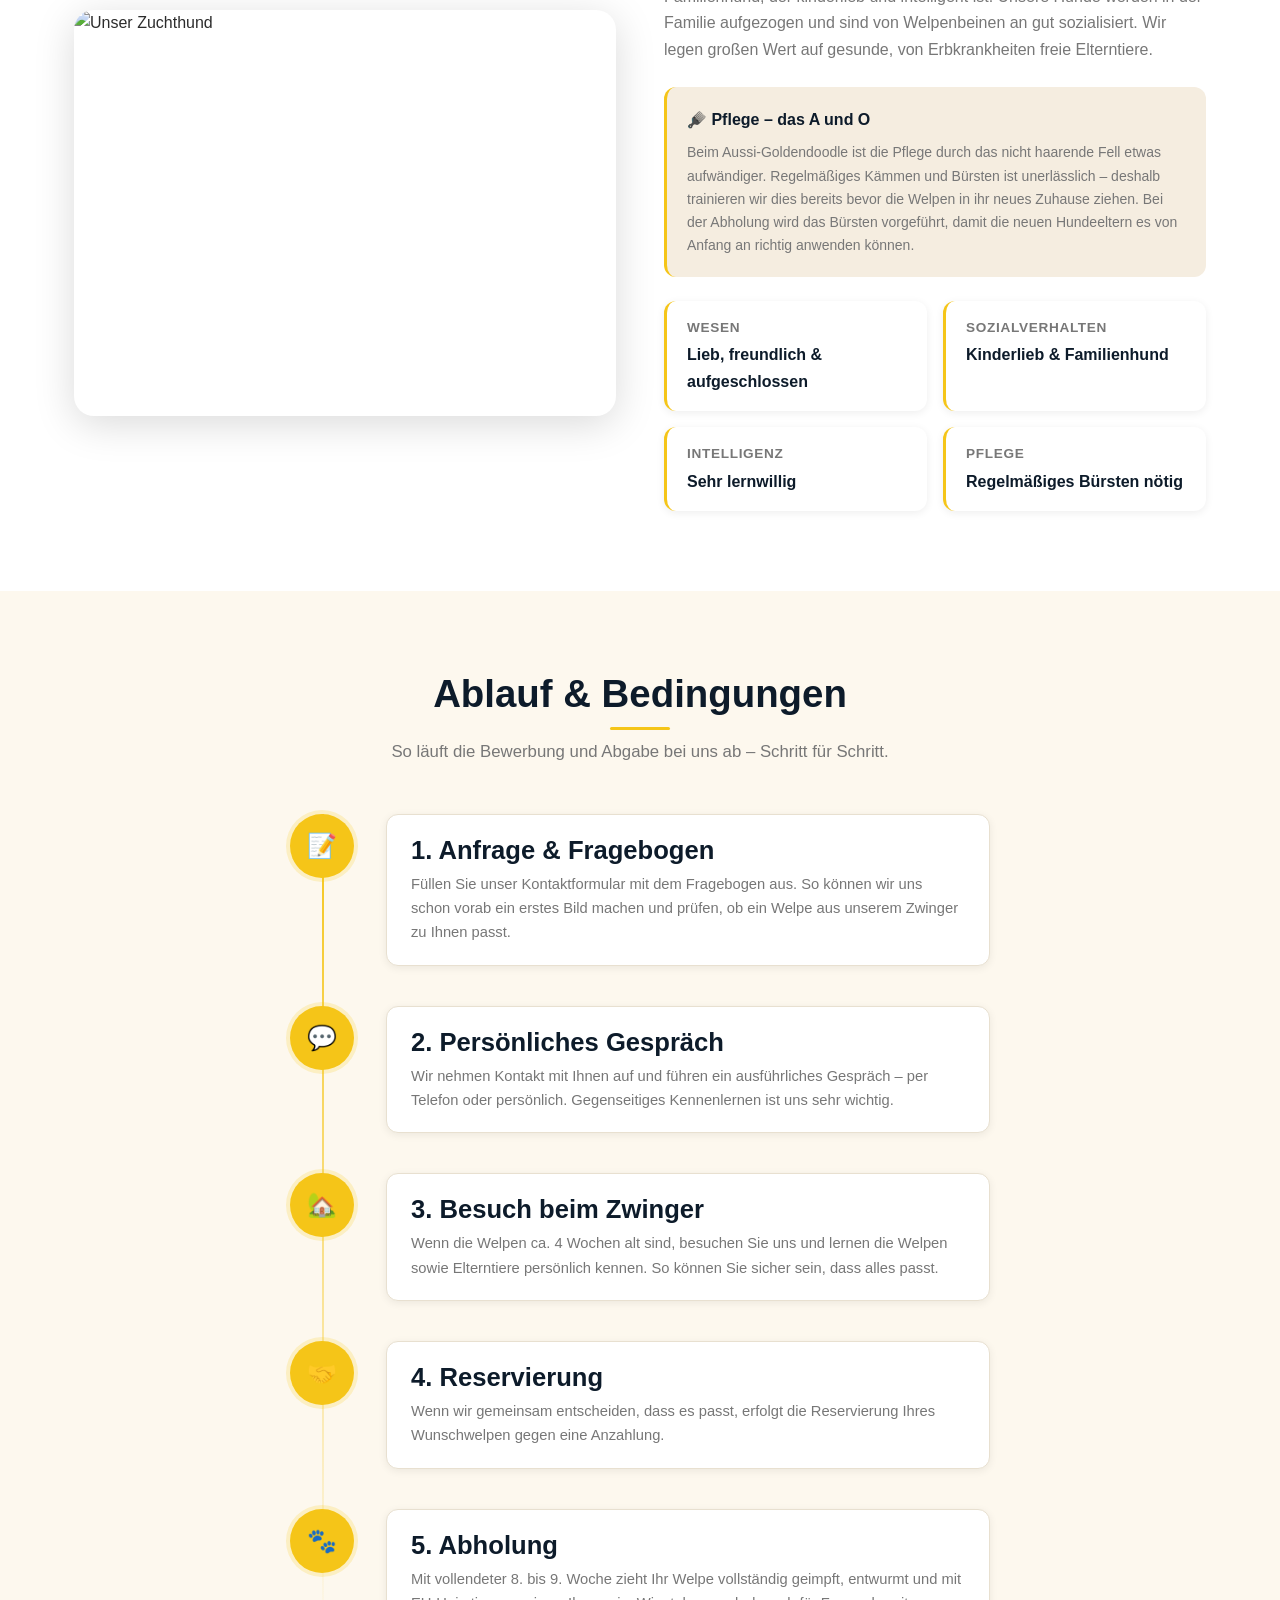
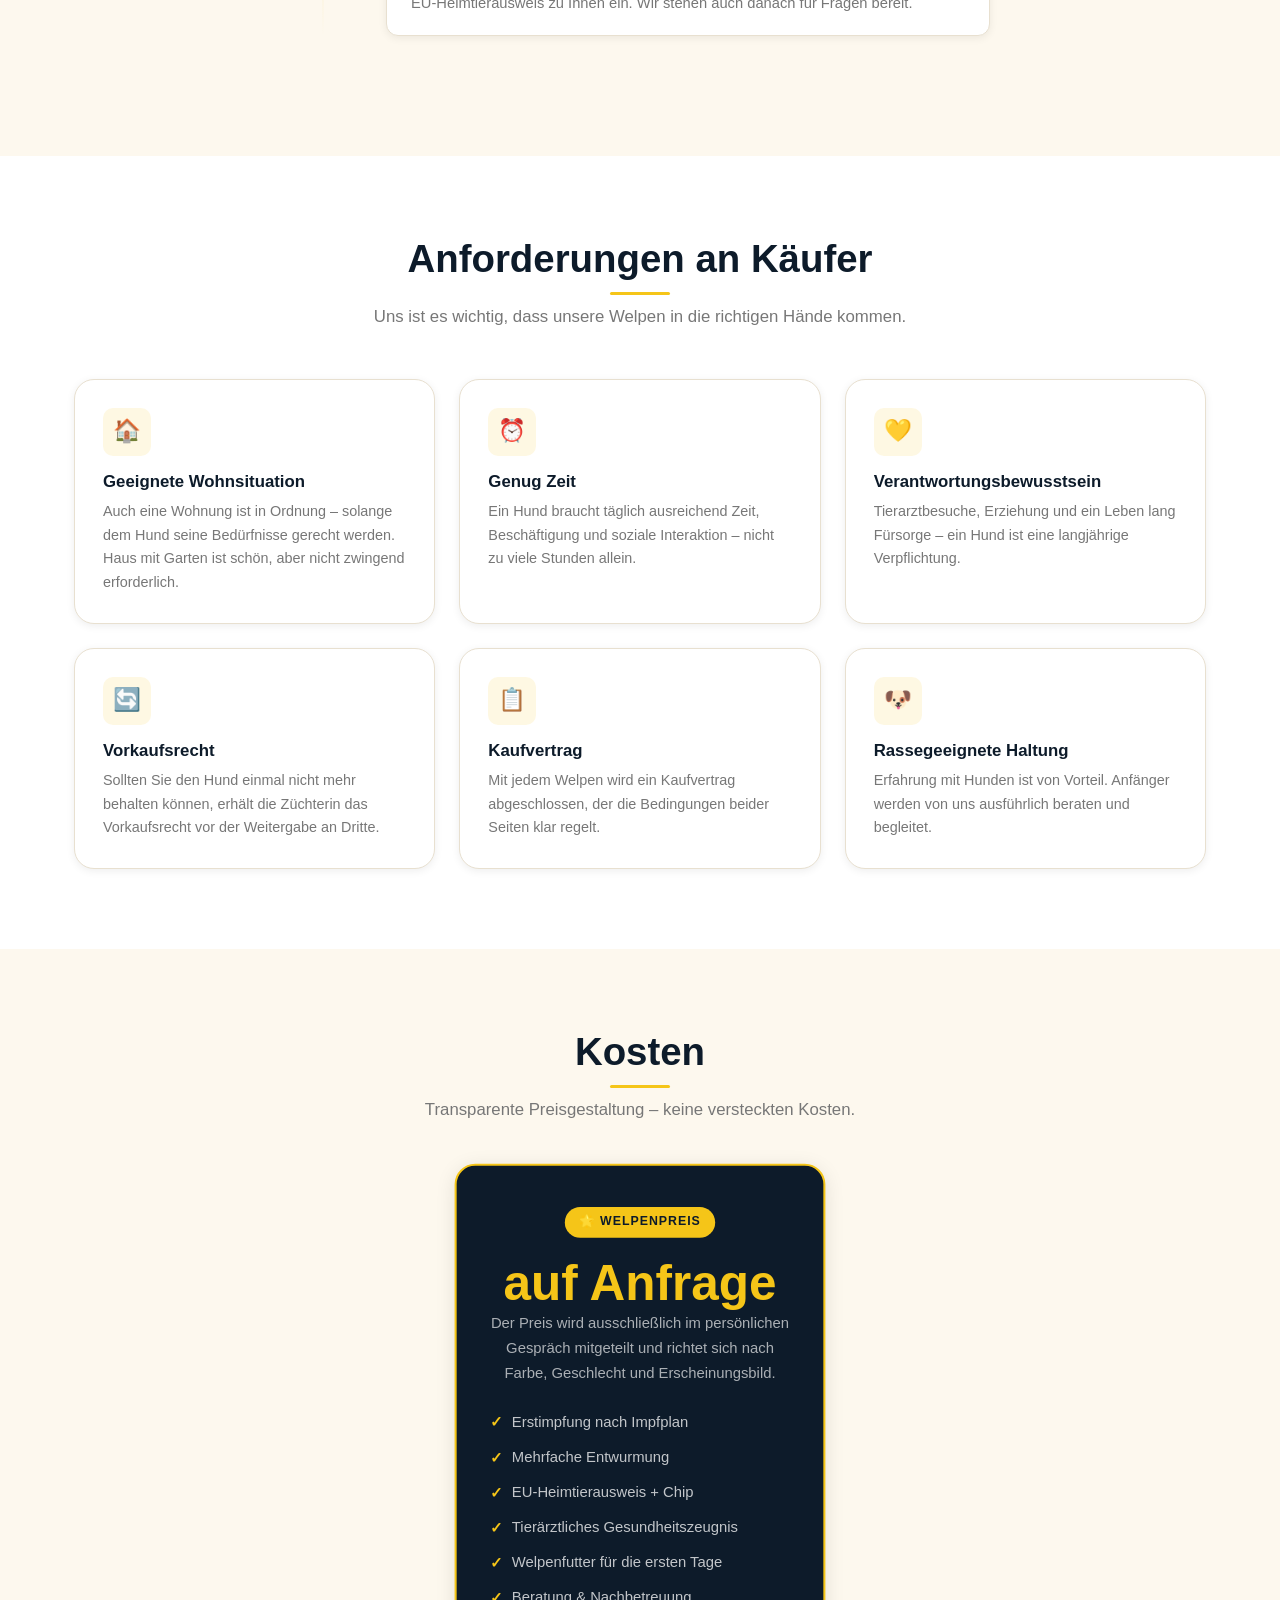
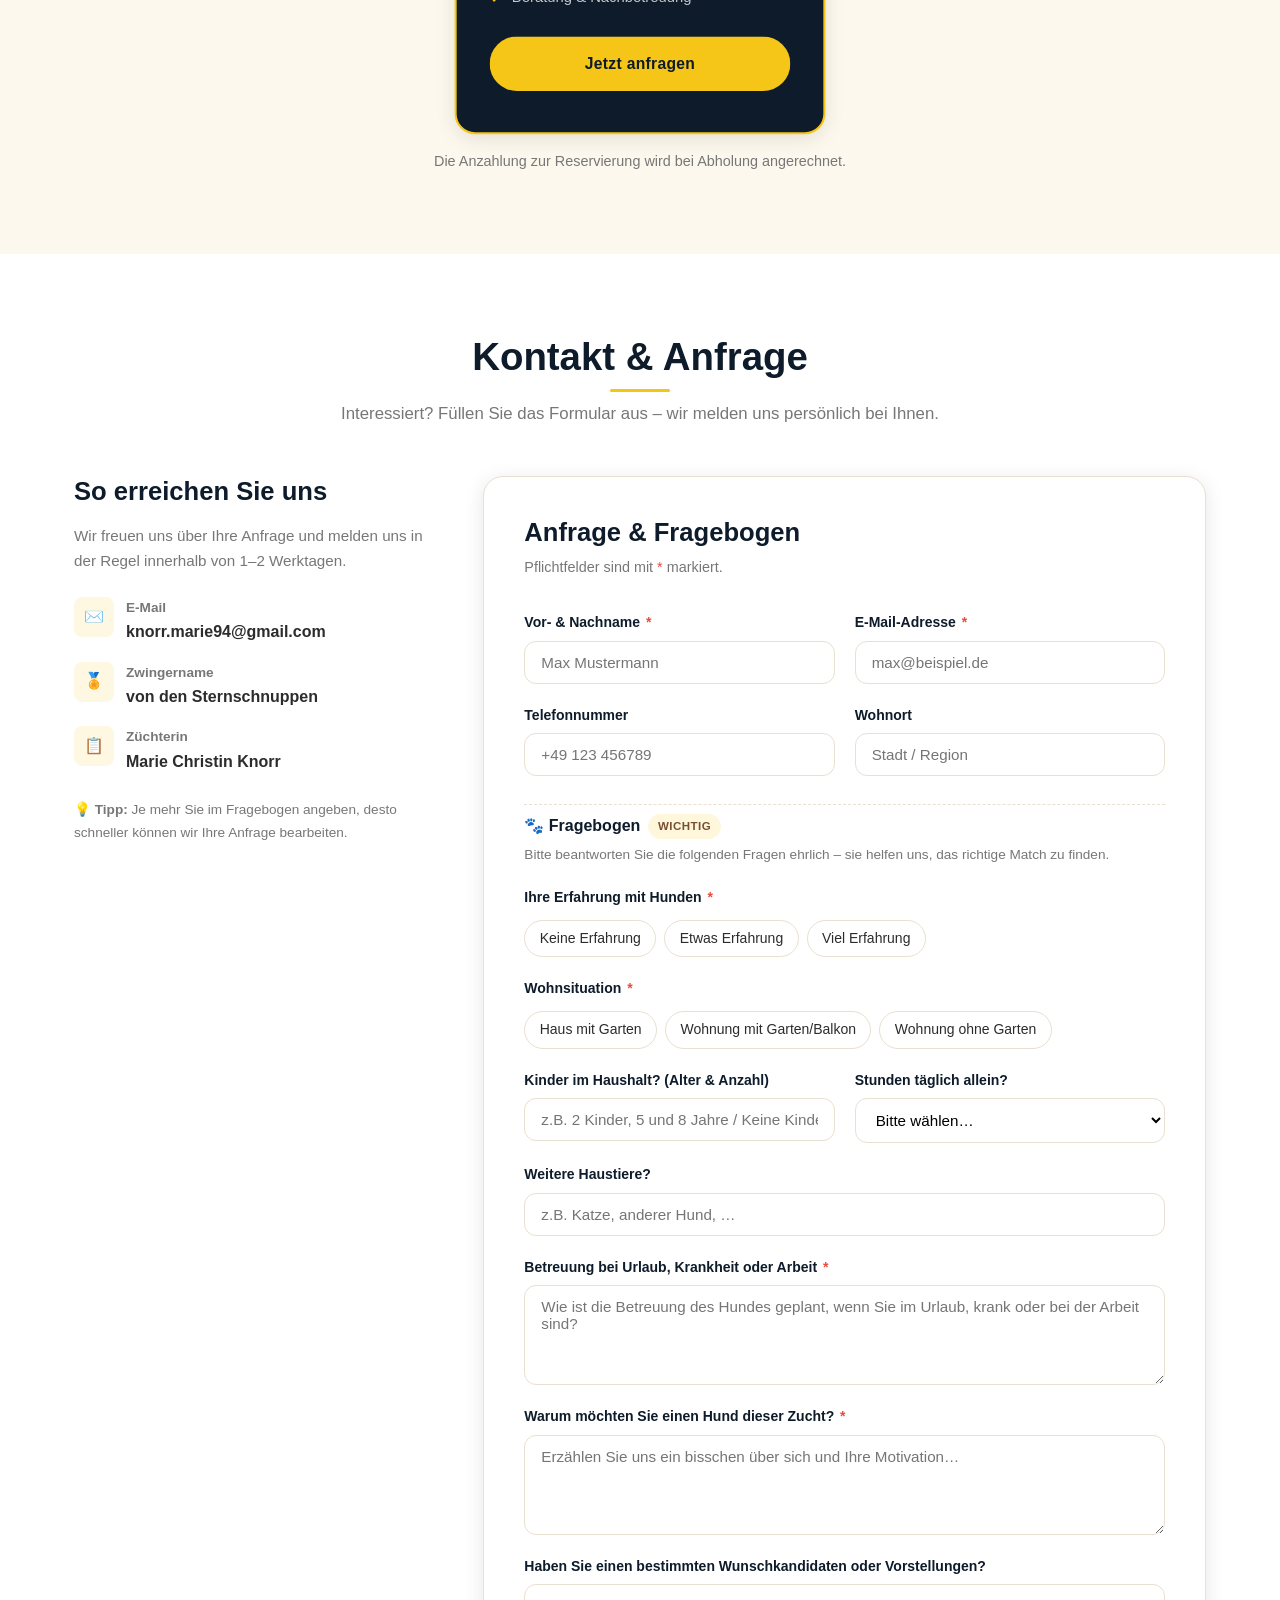
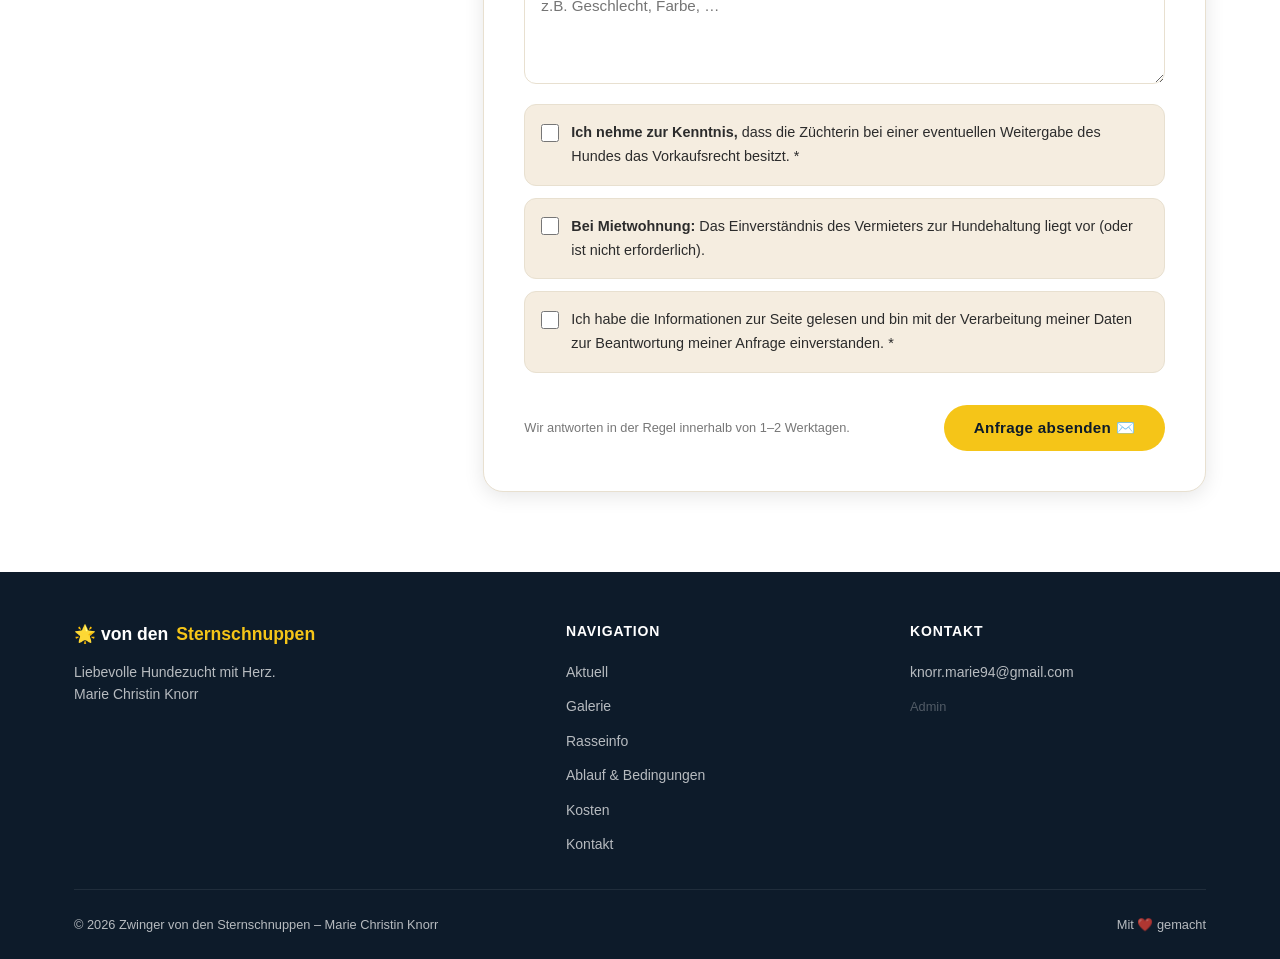
==== commit 3f940314: "Auto-commit: 2026-03-18_17:00:31" ====
--- a/index.html
+++ b/index.html
@@ -450,10 +450,17 @@
           </div>
 
           <div class="checkbox-wrap" style="margin-top:1.25rem">
-            <input type="checkbox" id="besuchsrecht" name="besuchsrecht" value="Ja, ich bin damit einverstanden" required>
-            <label for="besuchsrecht">
-              <strong>Ich bin damit einverstanden,</strong> dass die Züchterin nach der Abgabe Besuche durchführen darf,
-              um das Wohlbefinden des Welpen zu überprüfen. <span class="required">*</span>
+            <input type="checkbox" id="vorkaufsrecht" name="vorkaufsrecht" value="Ja, ich bin damit einverstanden" required>
+            <label for="vorkaufsrecht">
+              <strong>Ich nehme zur Kenntnis,</strong> dass die Züchterin bei einer eventuellen Weitergabe des Hundes
+              das Vorkaufsrecht besitzt. <span class="required">*</span>
+            </label>
+          </div>
+
+          <div class="checkbox-wrap" style="margin-top:0.75rem">
+            <input type="checkbox" id="vermieter" name="vermieter" value="Ja">
+            <label for="vermieter">
+              <strong>Bei Mietwohnung:</strong> Das Einverständnis des Vermieters zur Hundehaltung liegt vor (oder ist nicht erforderlich).
             </label>
           </div>
 
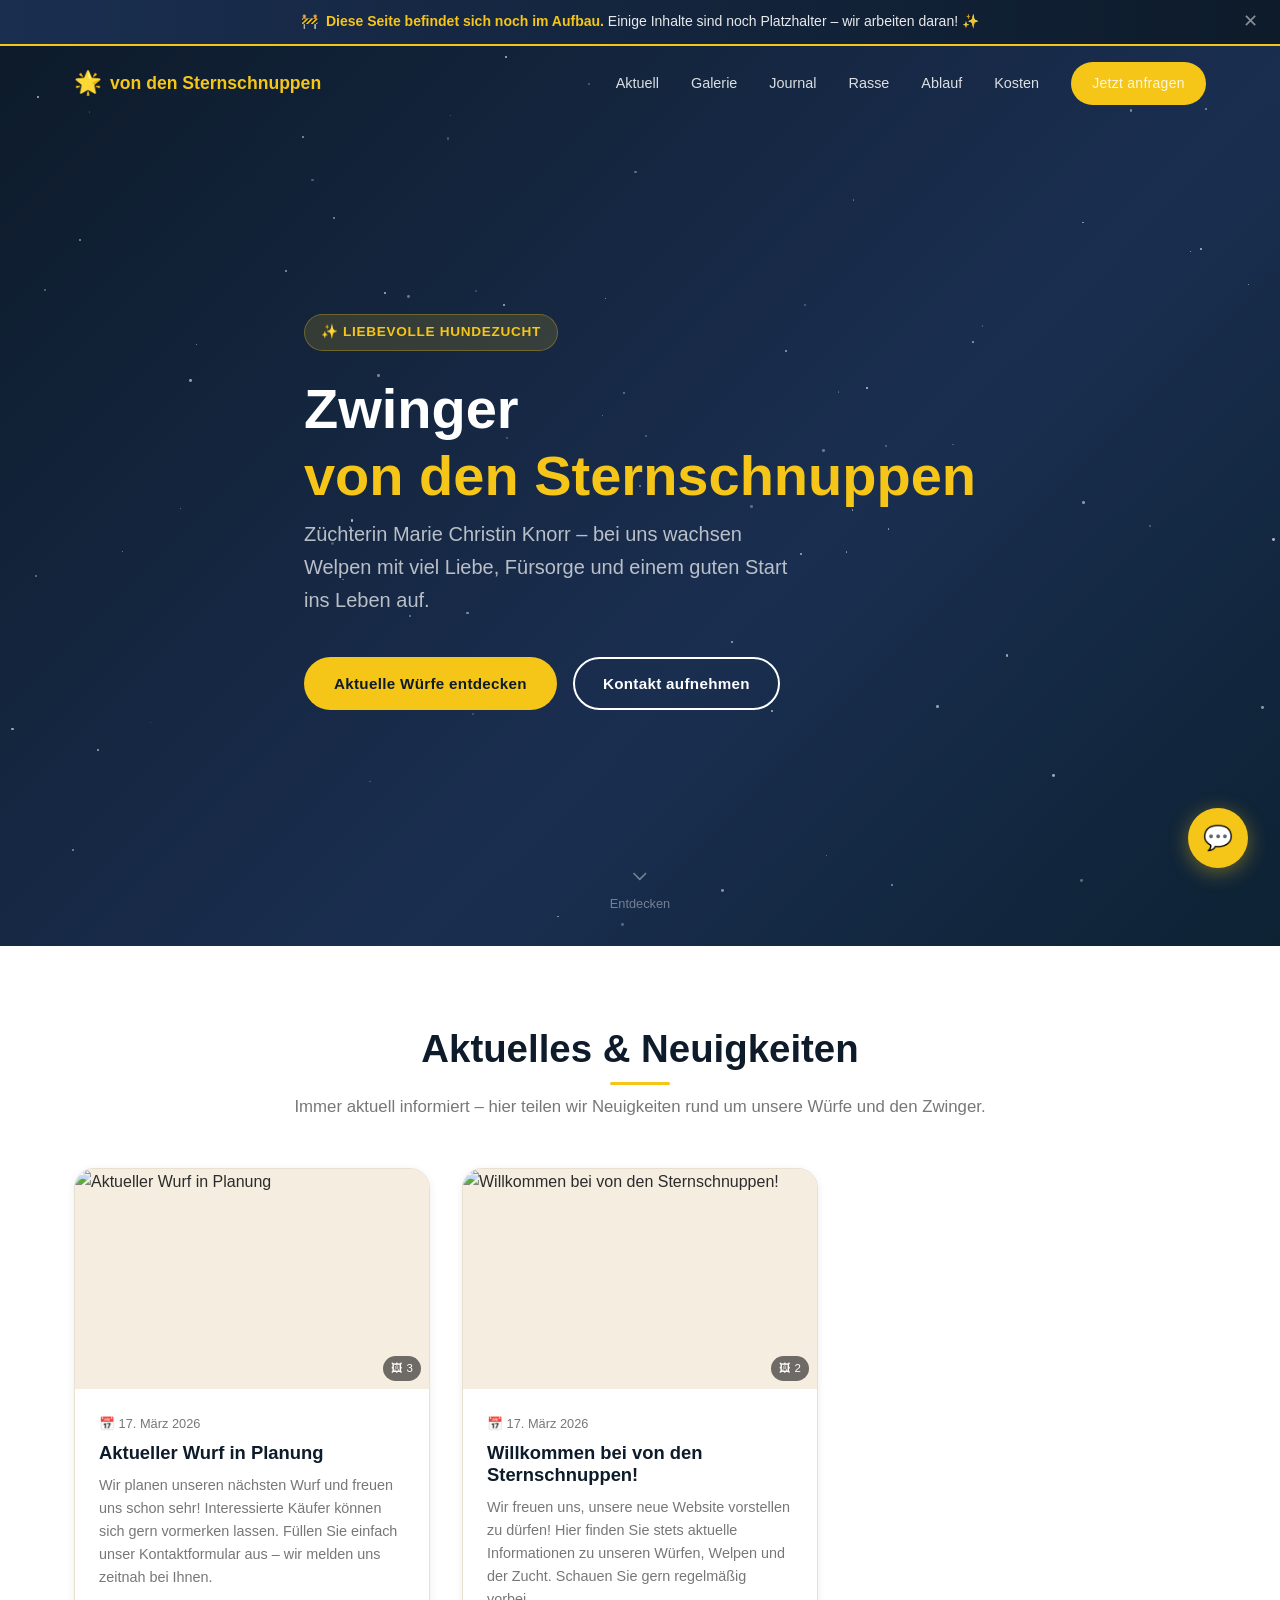
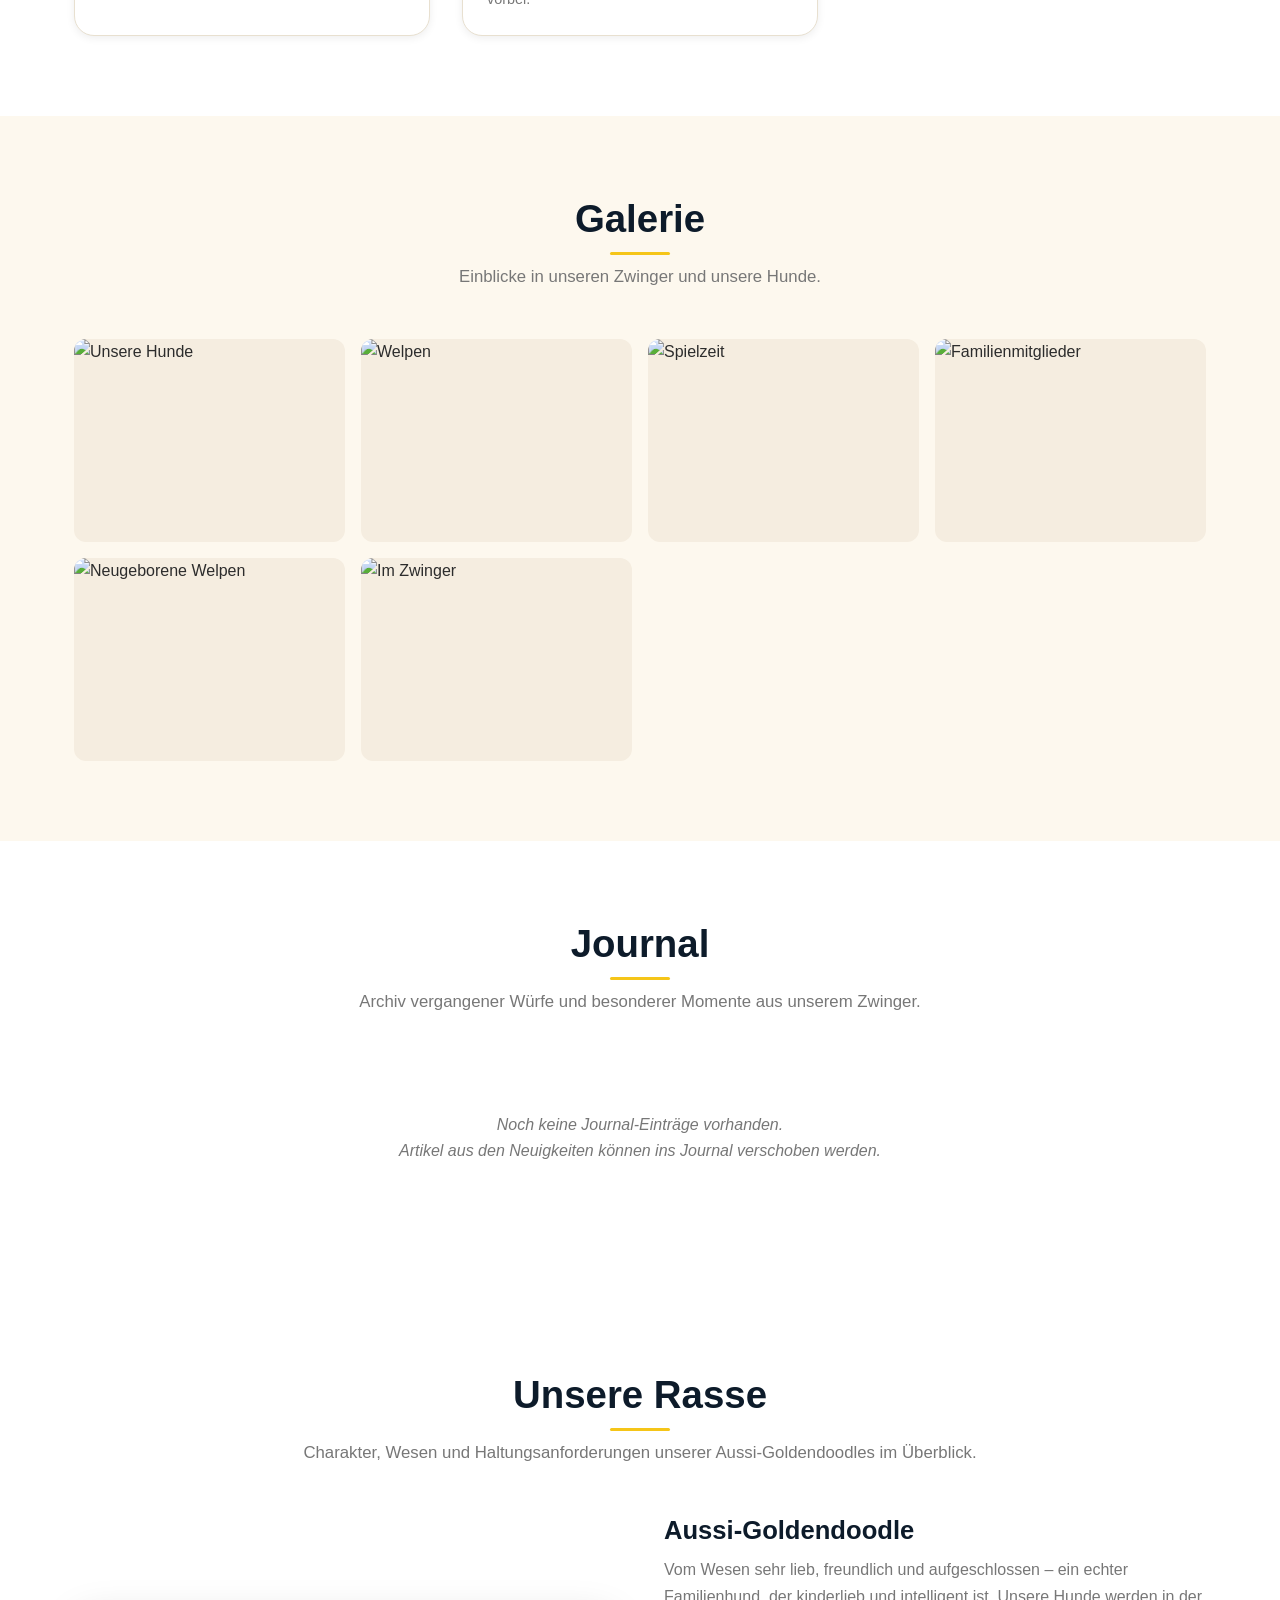
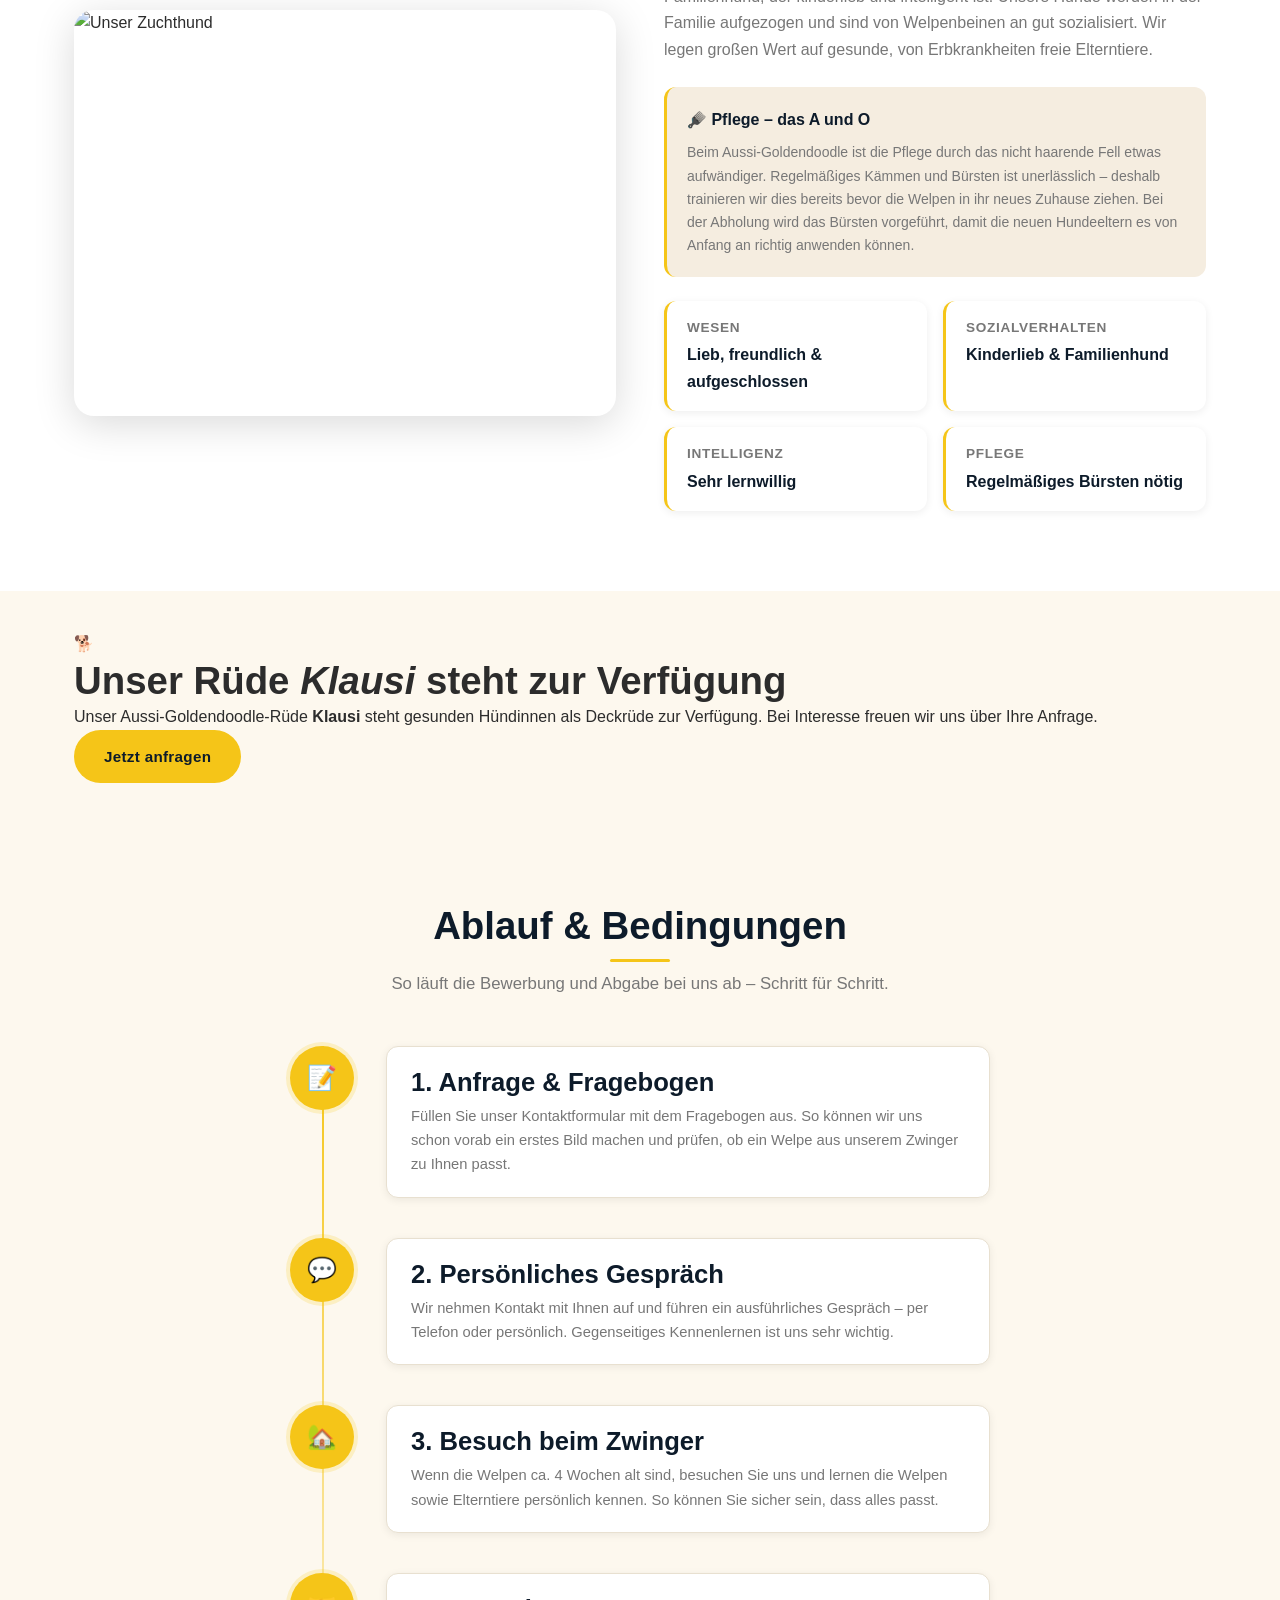
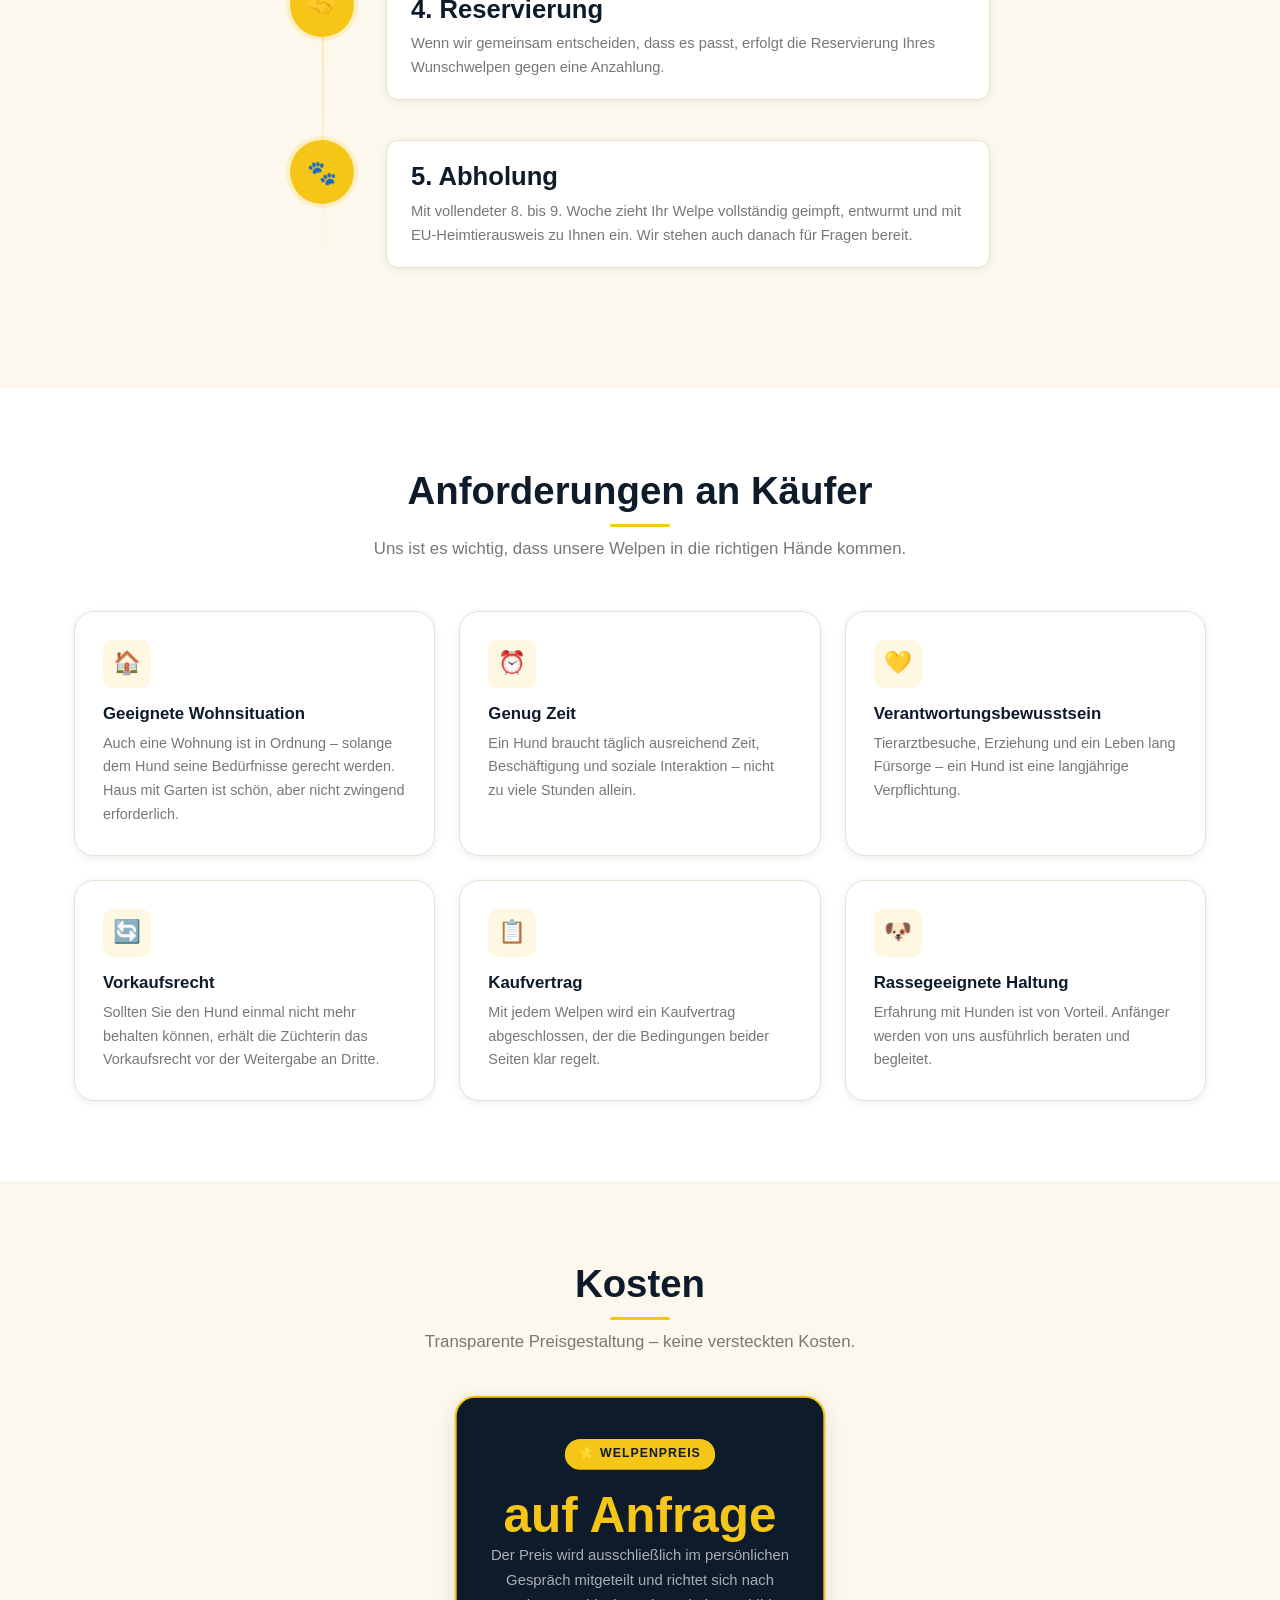
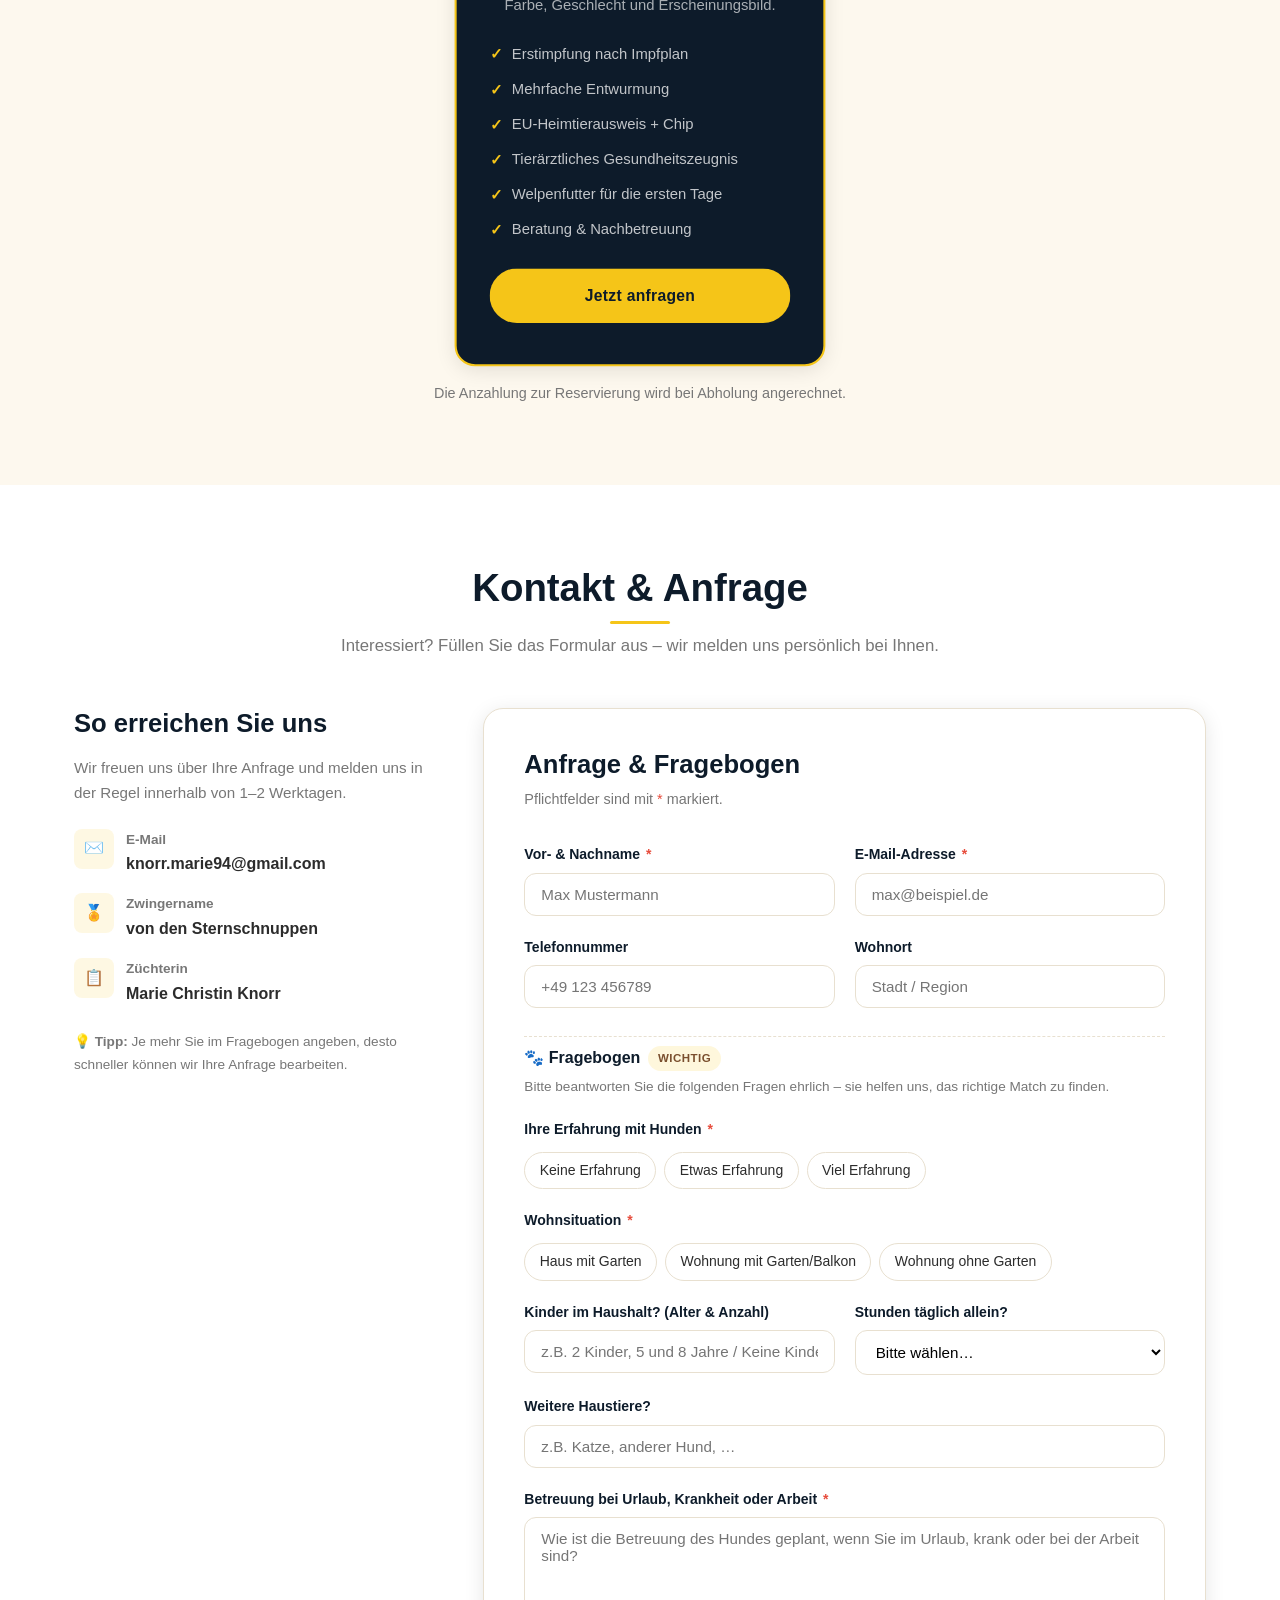
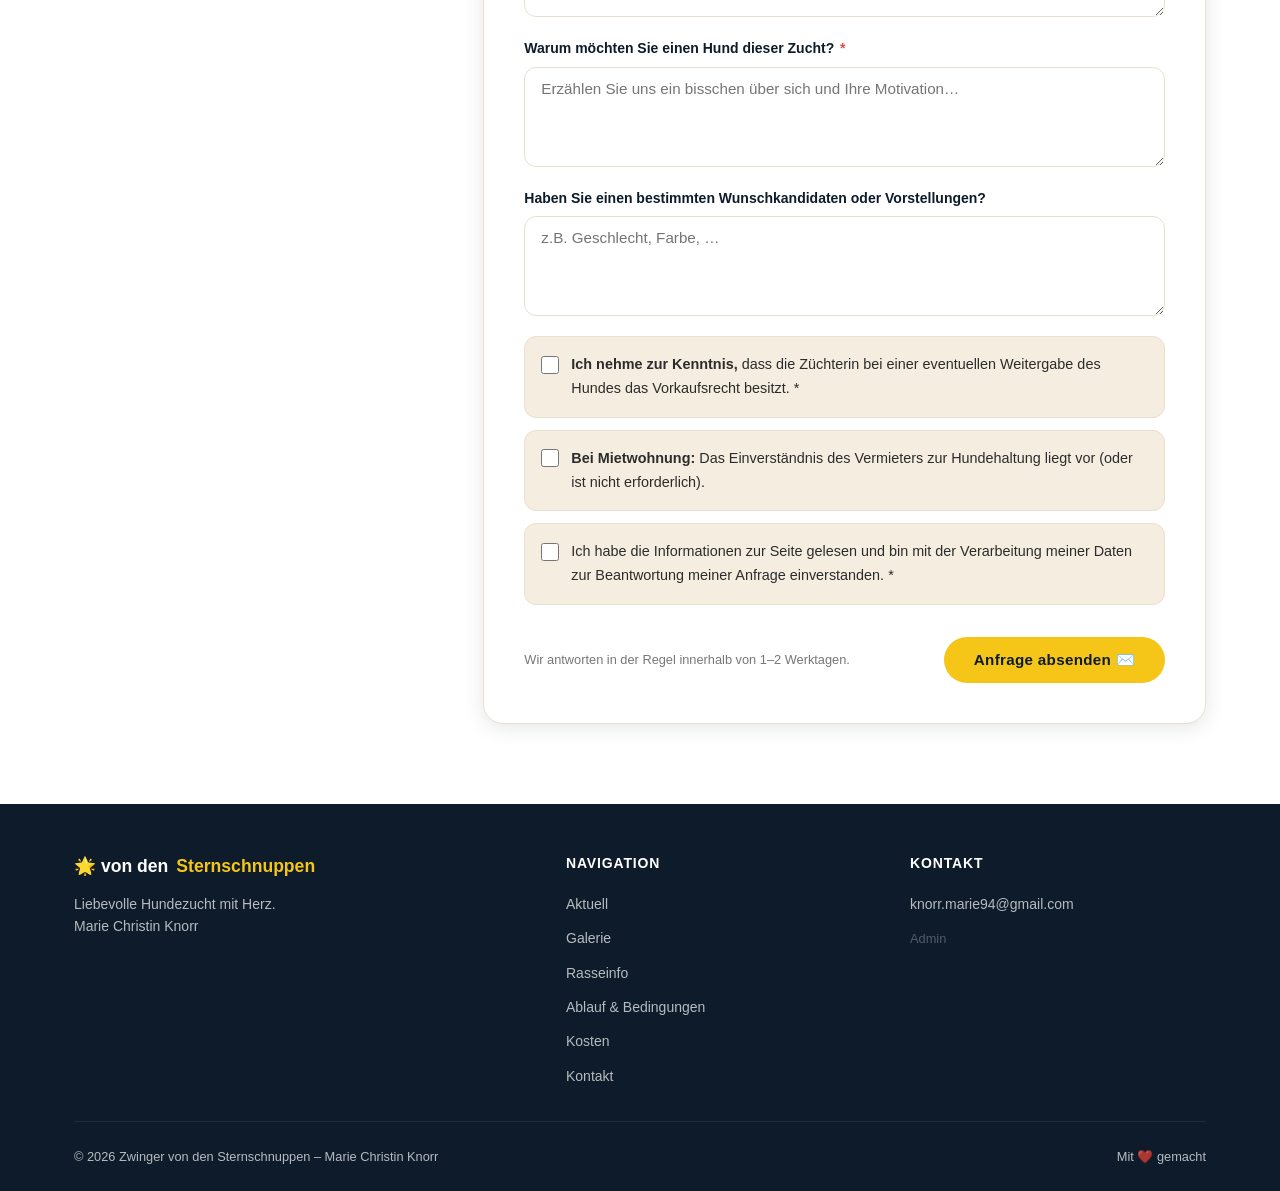
==== commit d00db117: "Auto-commit: 2026-03-18_17:00:53" ====
--- a/index.html
+++ b/index.html
@@ -170,6 +170,22 @@
 </section>
 
 <!-- ============================================================
+     DECKRÜDE
+     ============================================================ -->
+<section id="deckruede" class="section section-alt" style="padding:2.5rem 0" aria-labelledby="deckruede-title">
+  <div class="container">
+    <div class="deckruede-banner">
+      <div class="deckruede-banner-icon">🐕</div>
+      <div class="deckruede-banner-content">
+        <h2 id="deckruede-title">Unser Rüde <em>Klausi</em> steht zur Verfügung</h2>
+        <p>Unser Aussi-Goldendoodle-Rüde <strong>Klausi</strong> steht gesunden Hündinnen als Deckrüde zur Verfügung. Bei Interesse freuen wir uns über Ihre Anfrage.</p>
+      </div>
+      <a href="#kontakt" class="btn btn-primary">Jetzt anfragen</a>
+    </div>
+  </div>
+</section>
+
+<!-- ============================================================
      ABLAUF
      ============================================================ -->
 <section id="ablauf" class="section section-alt" aria-labelledby="ablauf-title">
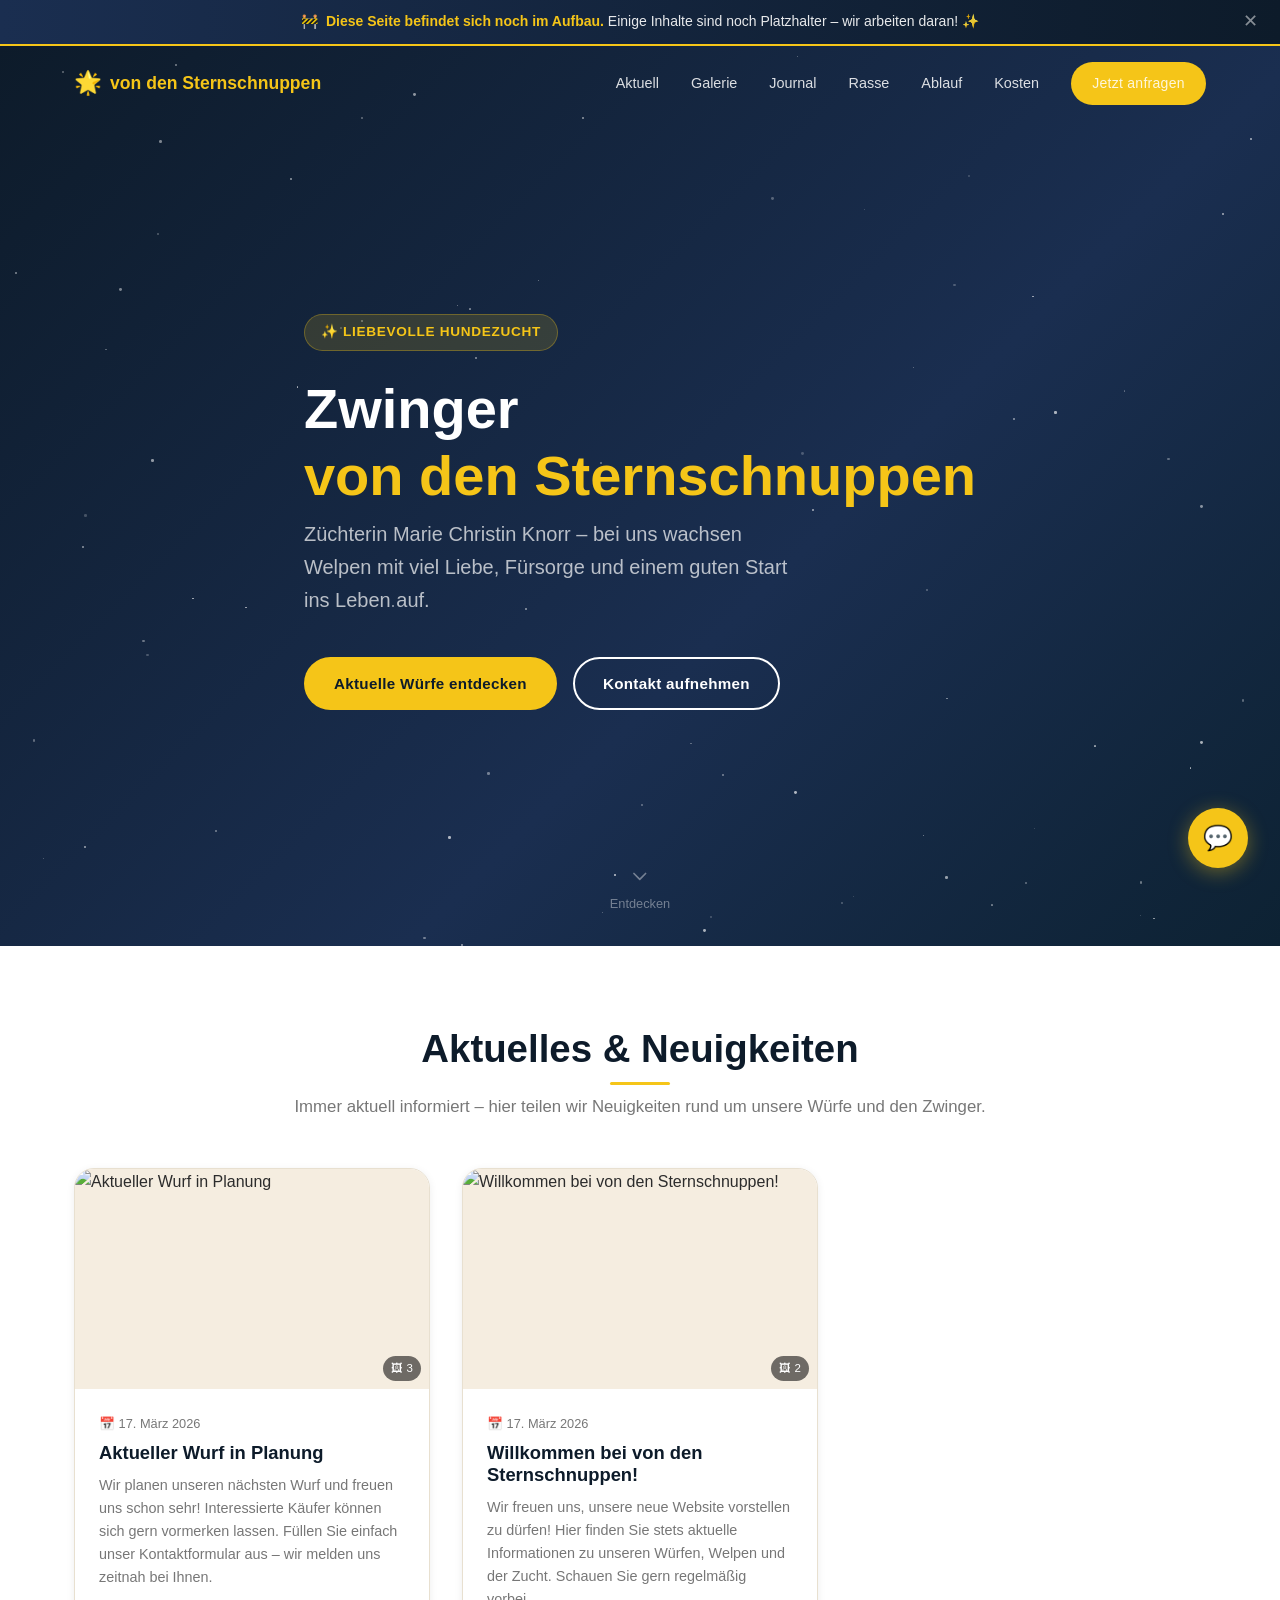
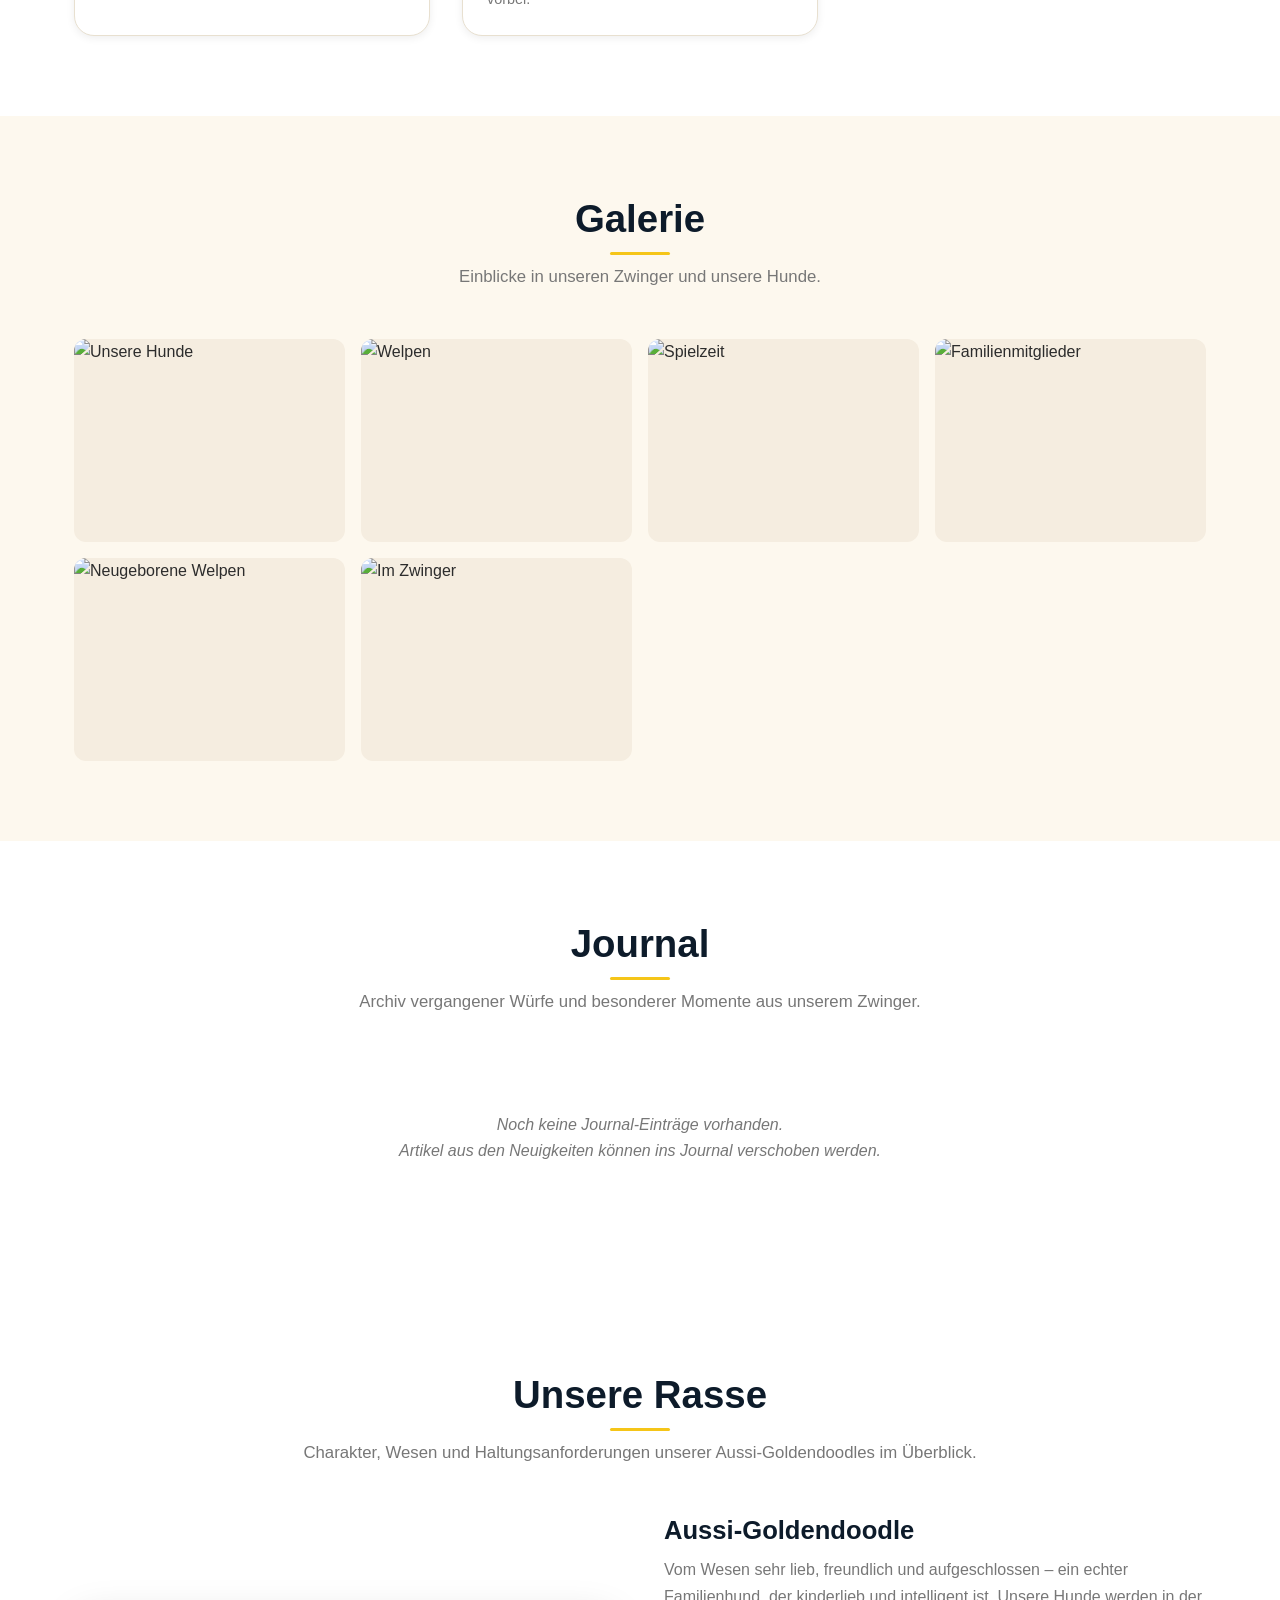
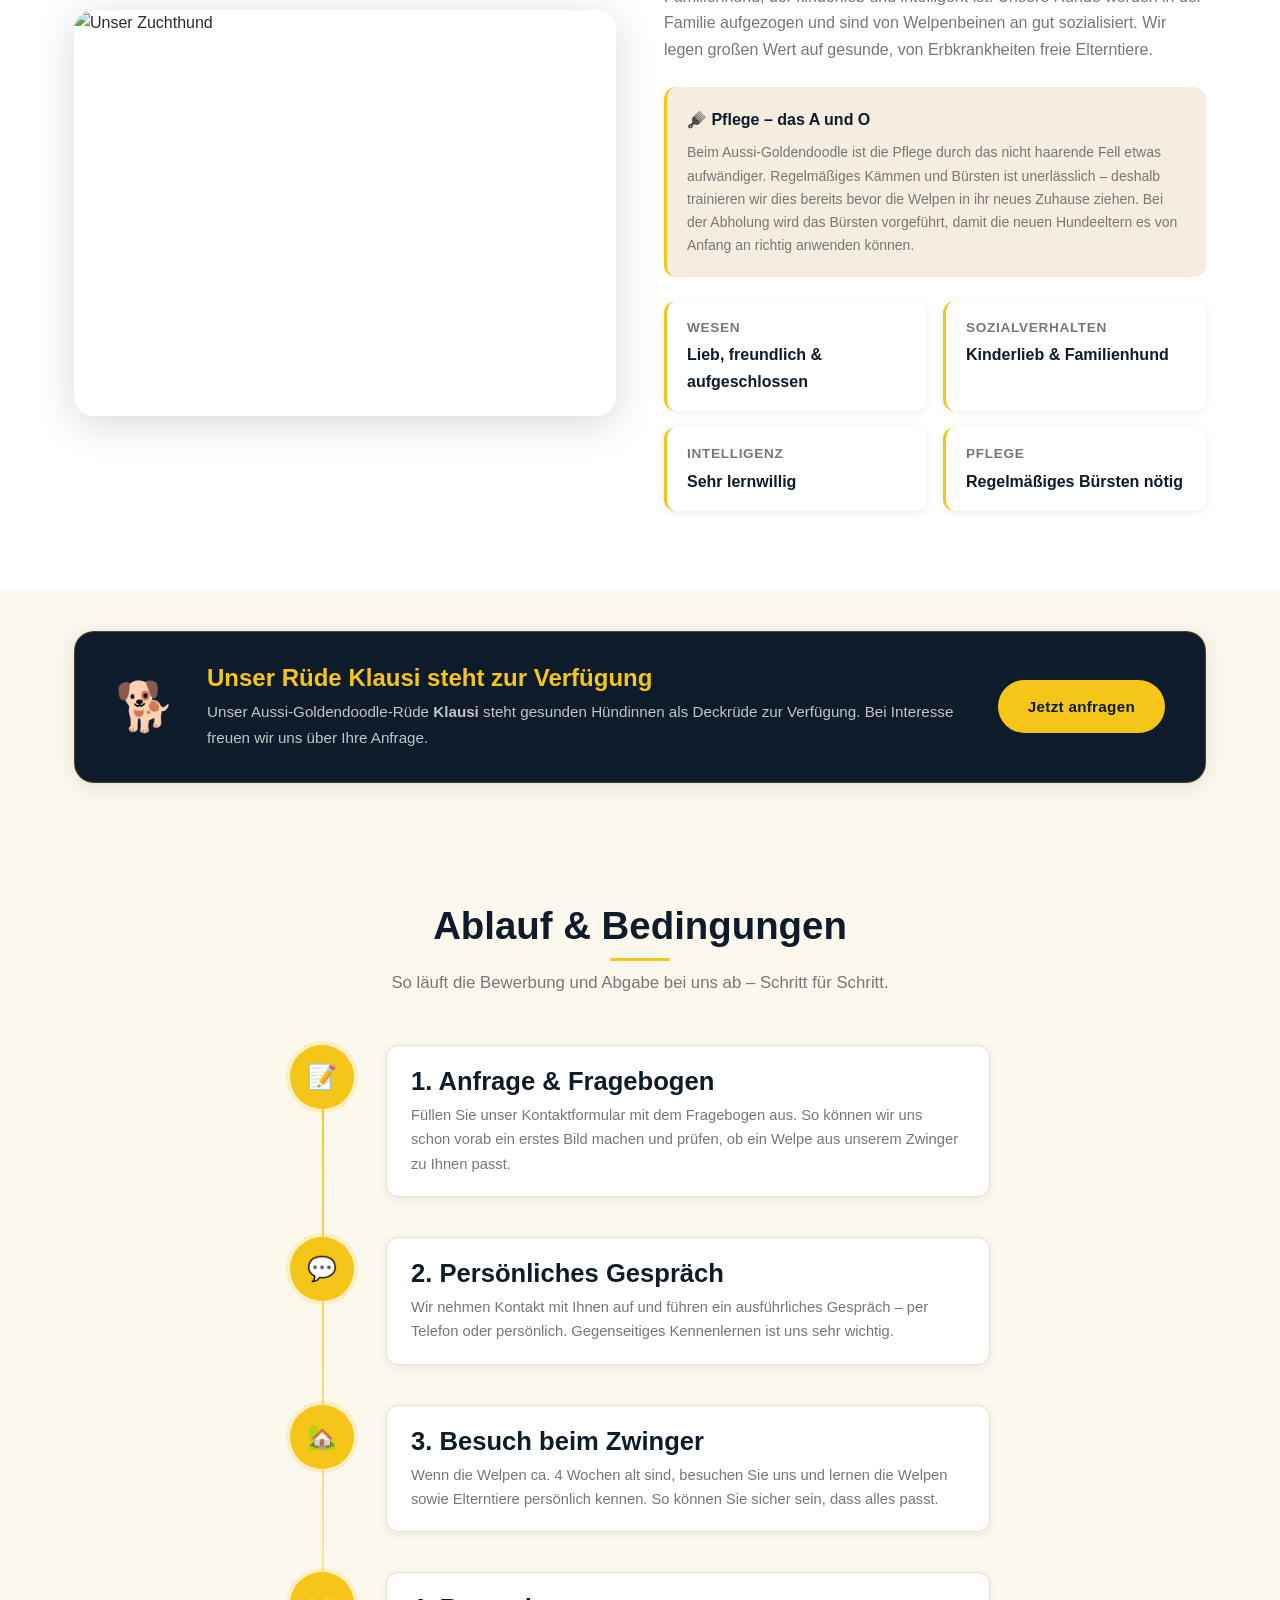
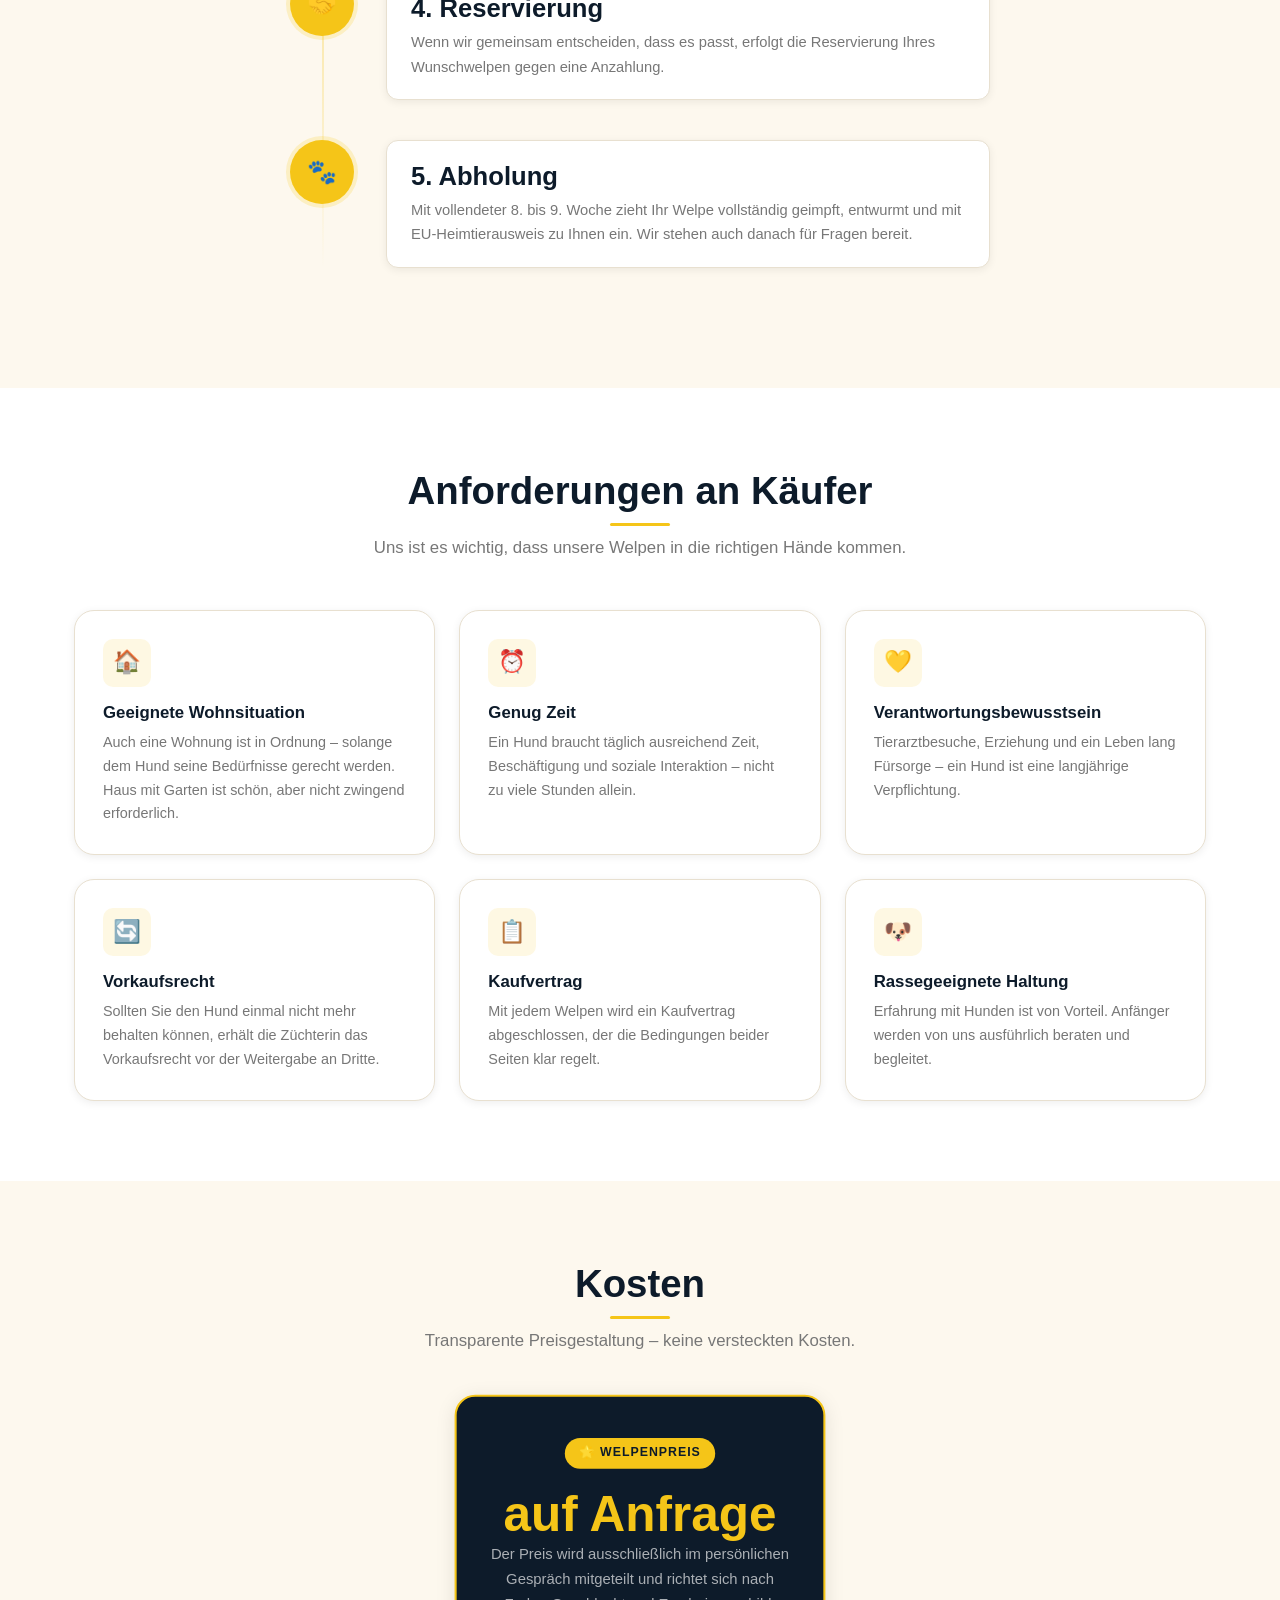
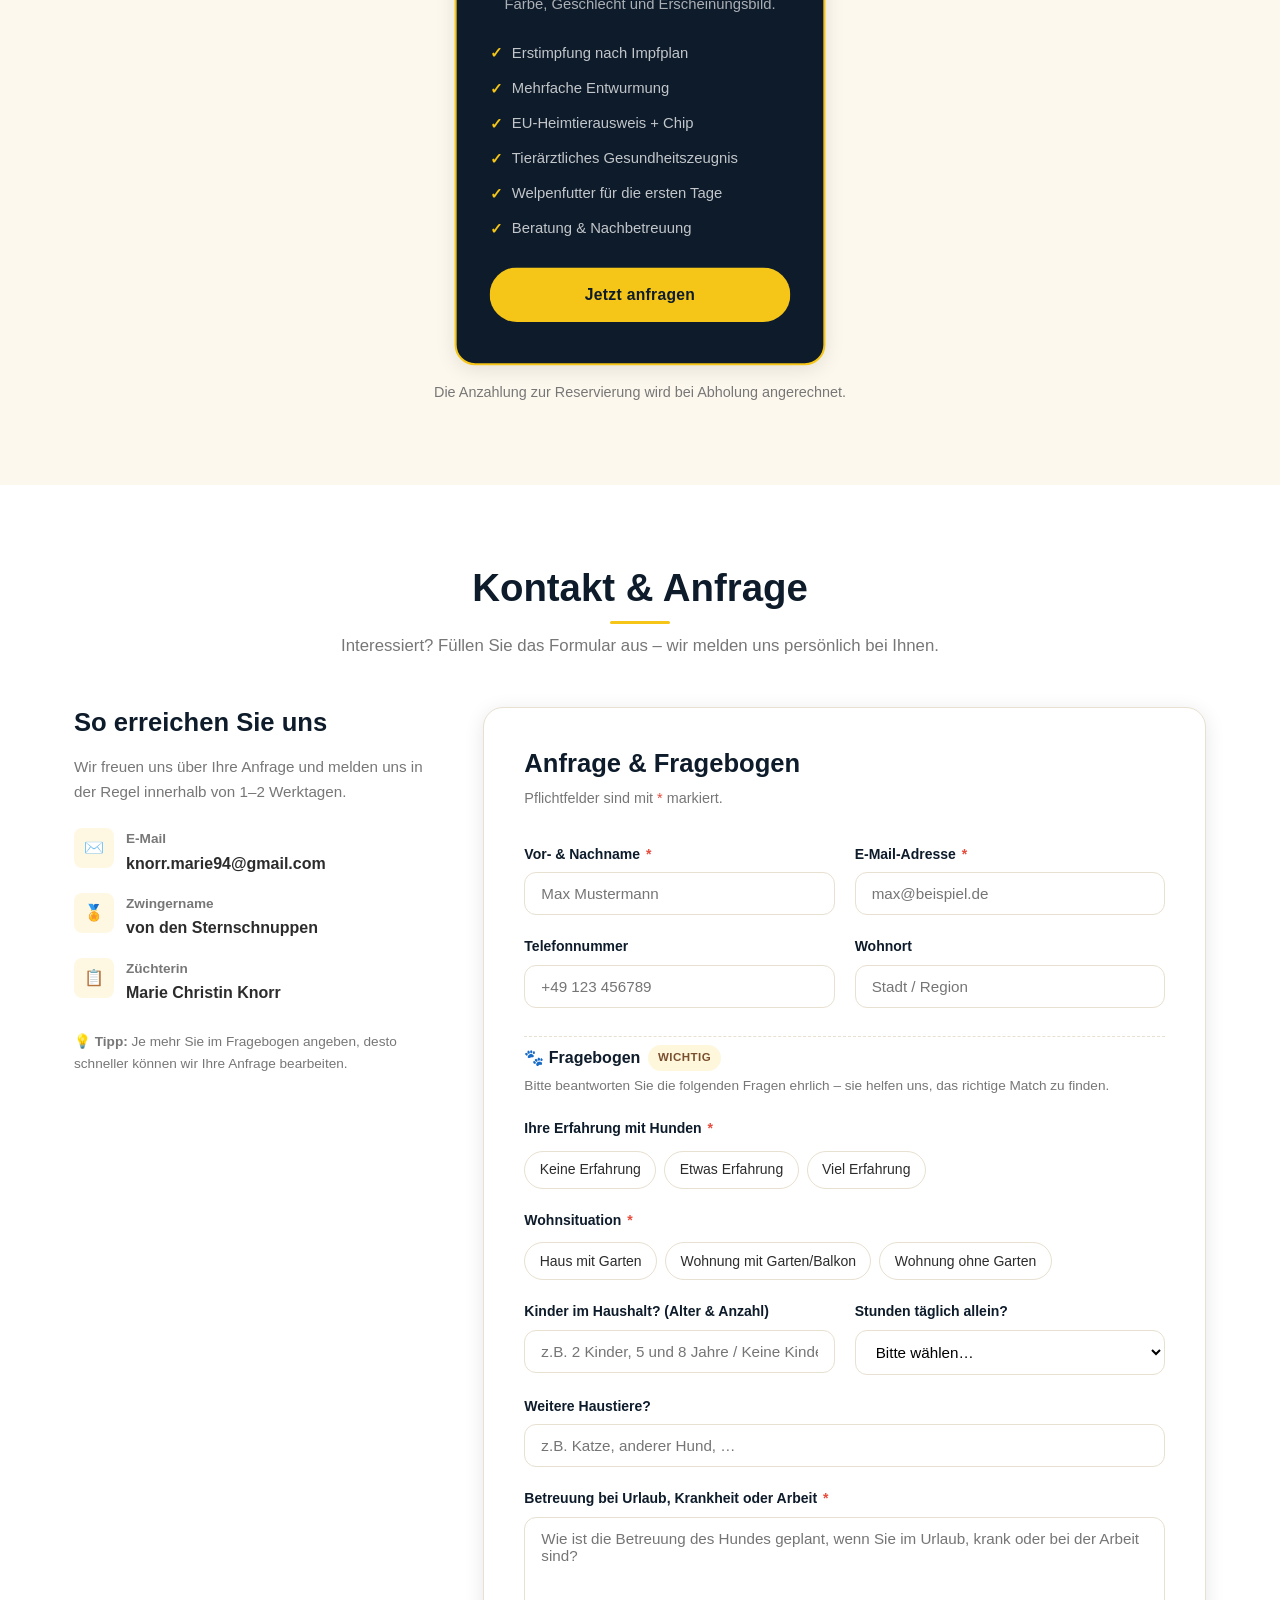
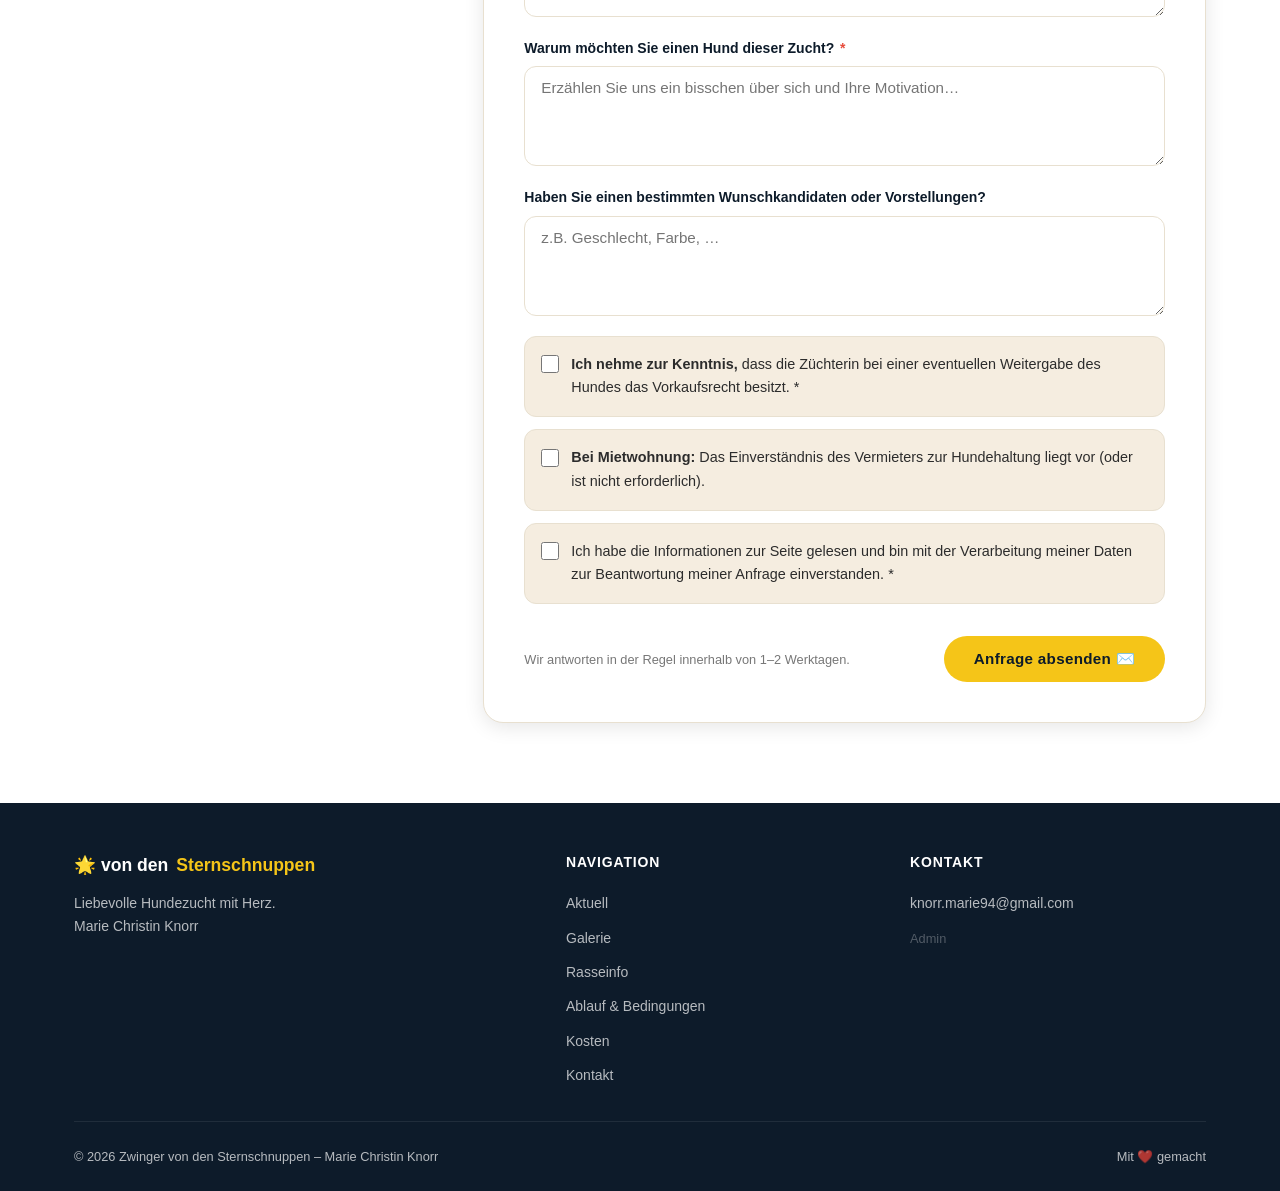
==== commit 1d0394fc: "Auto-commit: 2026-03-18_17:02:09" ====
--- a/index.html
+++ b/index.html
@@ -576,7 +576,7 @@
   <div class="chatbot-suggestions">
     <button class="suggestion-chip">Was kostet ein Welpe?</button>
     <button class="suggestion-chip">Wie läuft die Reservierung ab?</button>
-    <button class="suggestion-chip">Kann ich besuchen?</button>
+    <button class="suggestion-chip">Sind die Eltern gesund?</button>
     <button class="suggestion-chip">Was ist inklusive?</button>
   </div>
   <div class="chatbot-input-wrap">
--- a/css/style.css
+++ b/css/style.css
@@ -477,6 +477,31 @@
   border: 2px dashed var(--border);
 }
 .rasse-placeholder p { color: var(--text-muted); font-style: italic; }
+
+/* ================================================
+   Deckrüde Banner
+   ================================================ */
+.deckruede-banner {
+  display: flex;
+  align-items: center;
+  gap: 2rem;
+  background: var(--midnight);
+  color: var(--white);
+  padding: 2rem 2.5rem;
+  border-radius: var(--radius-lg);
+  box-shadow: var(--shadow);
+  flex-wrap: wrap;
+  border: 1px solid rgba(245,197,24,0.25);
+}
+.deckruede-banner-icon { font-size: 3rem; flex-shrink: 0; }
+.deckruede-banner-content { flex: 1; min-width: 200px; }
+.deckruede-banner-content h2 {
+  color: var(--gold);
+  font-size: clamp(1.15rem, 2.5vw, 1.5rem);
+  margin-bottom: 0.4rem;
+}
+.deckruede-banner-content em { font-style: normal; }
+.deckruede-banner-content p { color: rgba(255,255,255,0.75); font-size: 0.95rem; margin: 0; }
 
 /* ================================================
    Ablauf / Timeline
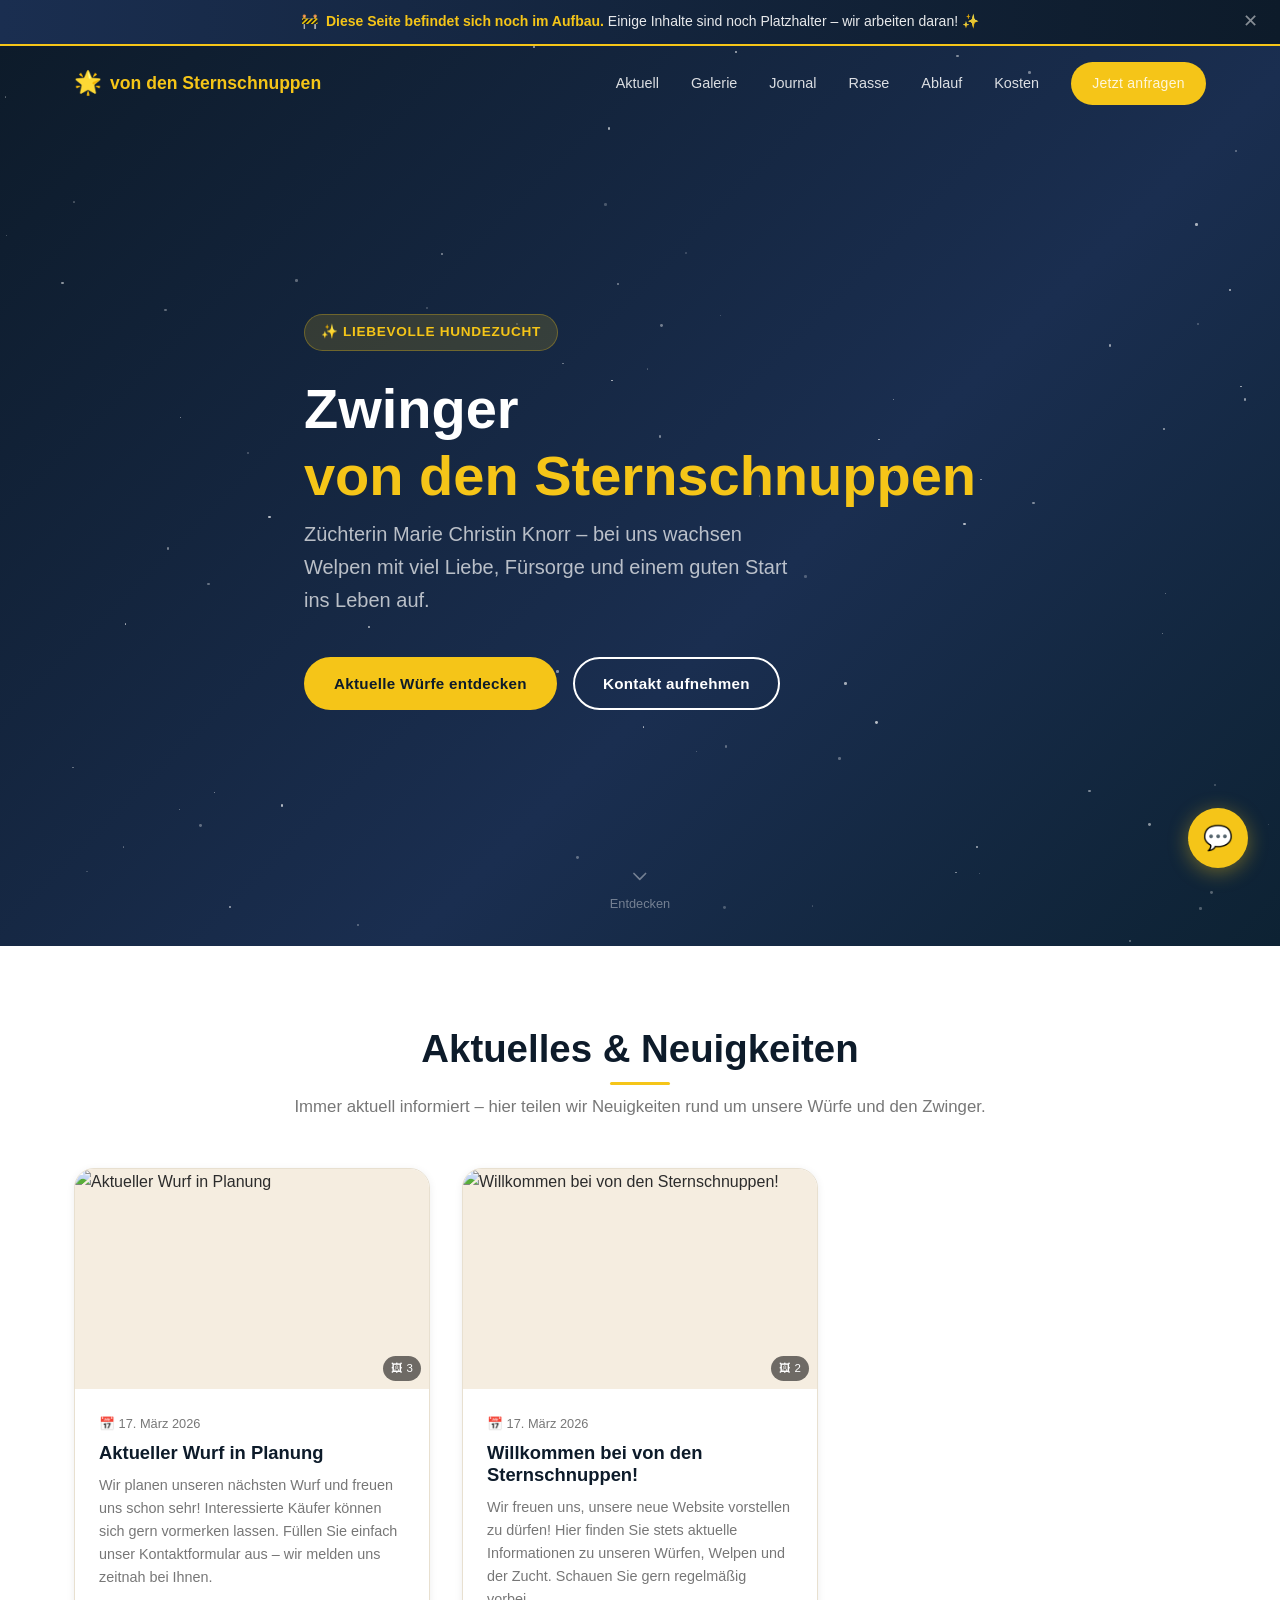
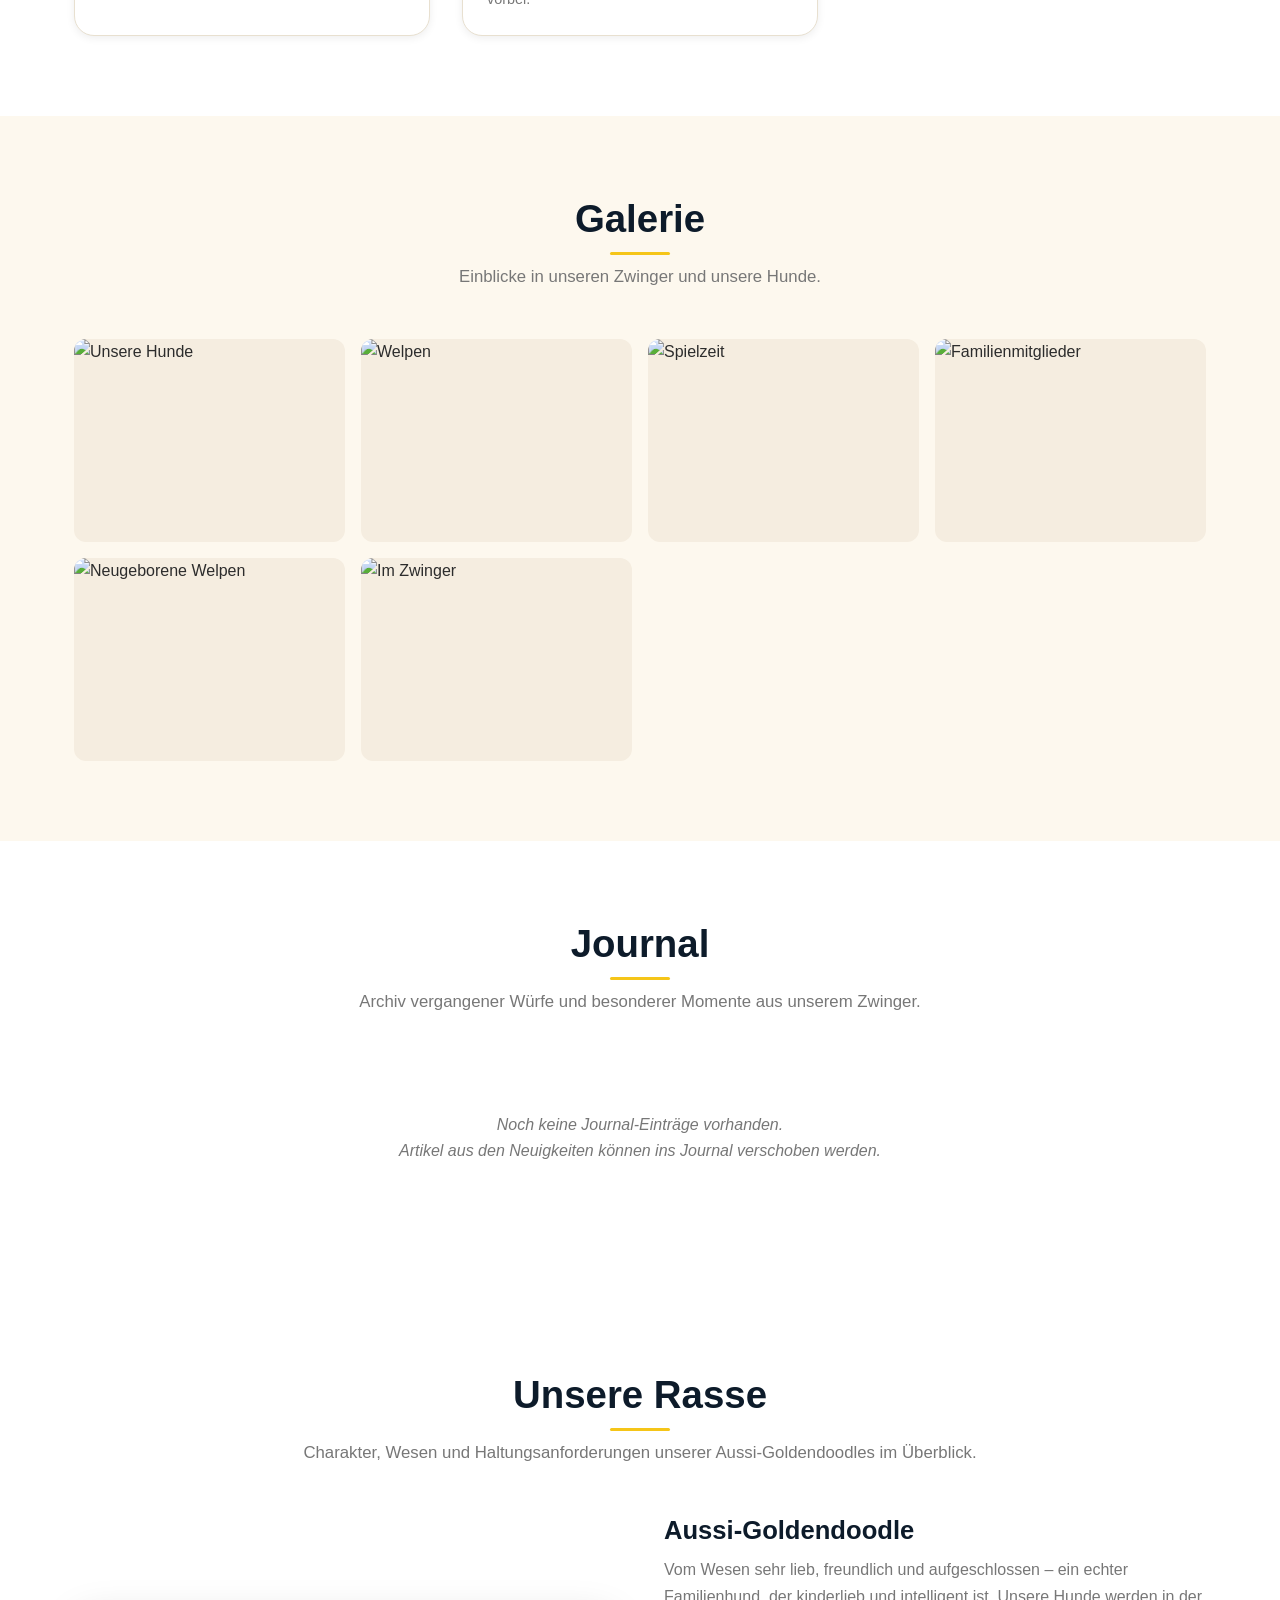
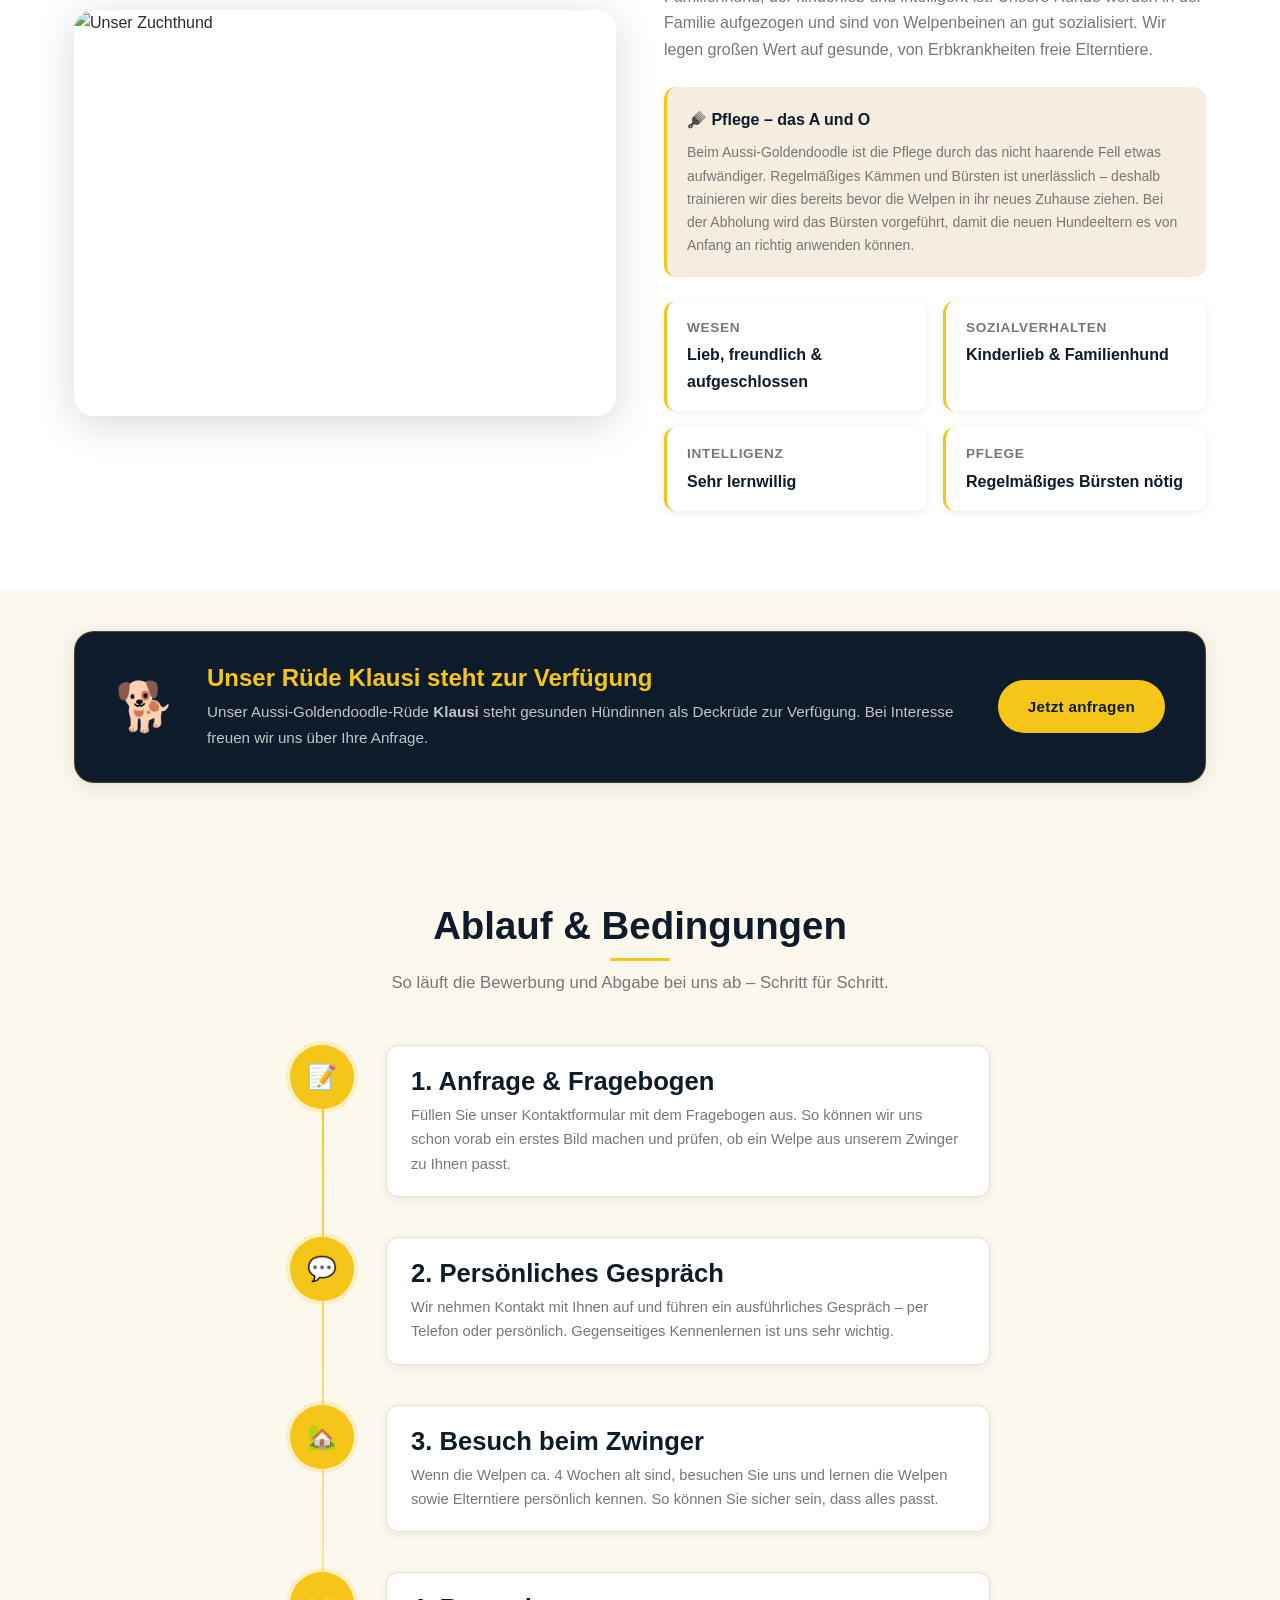
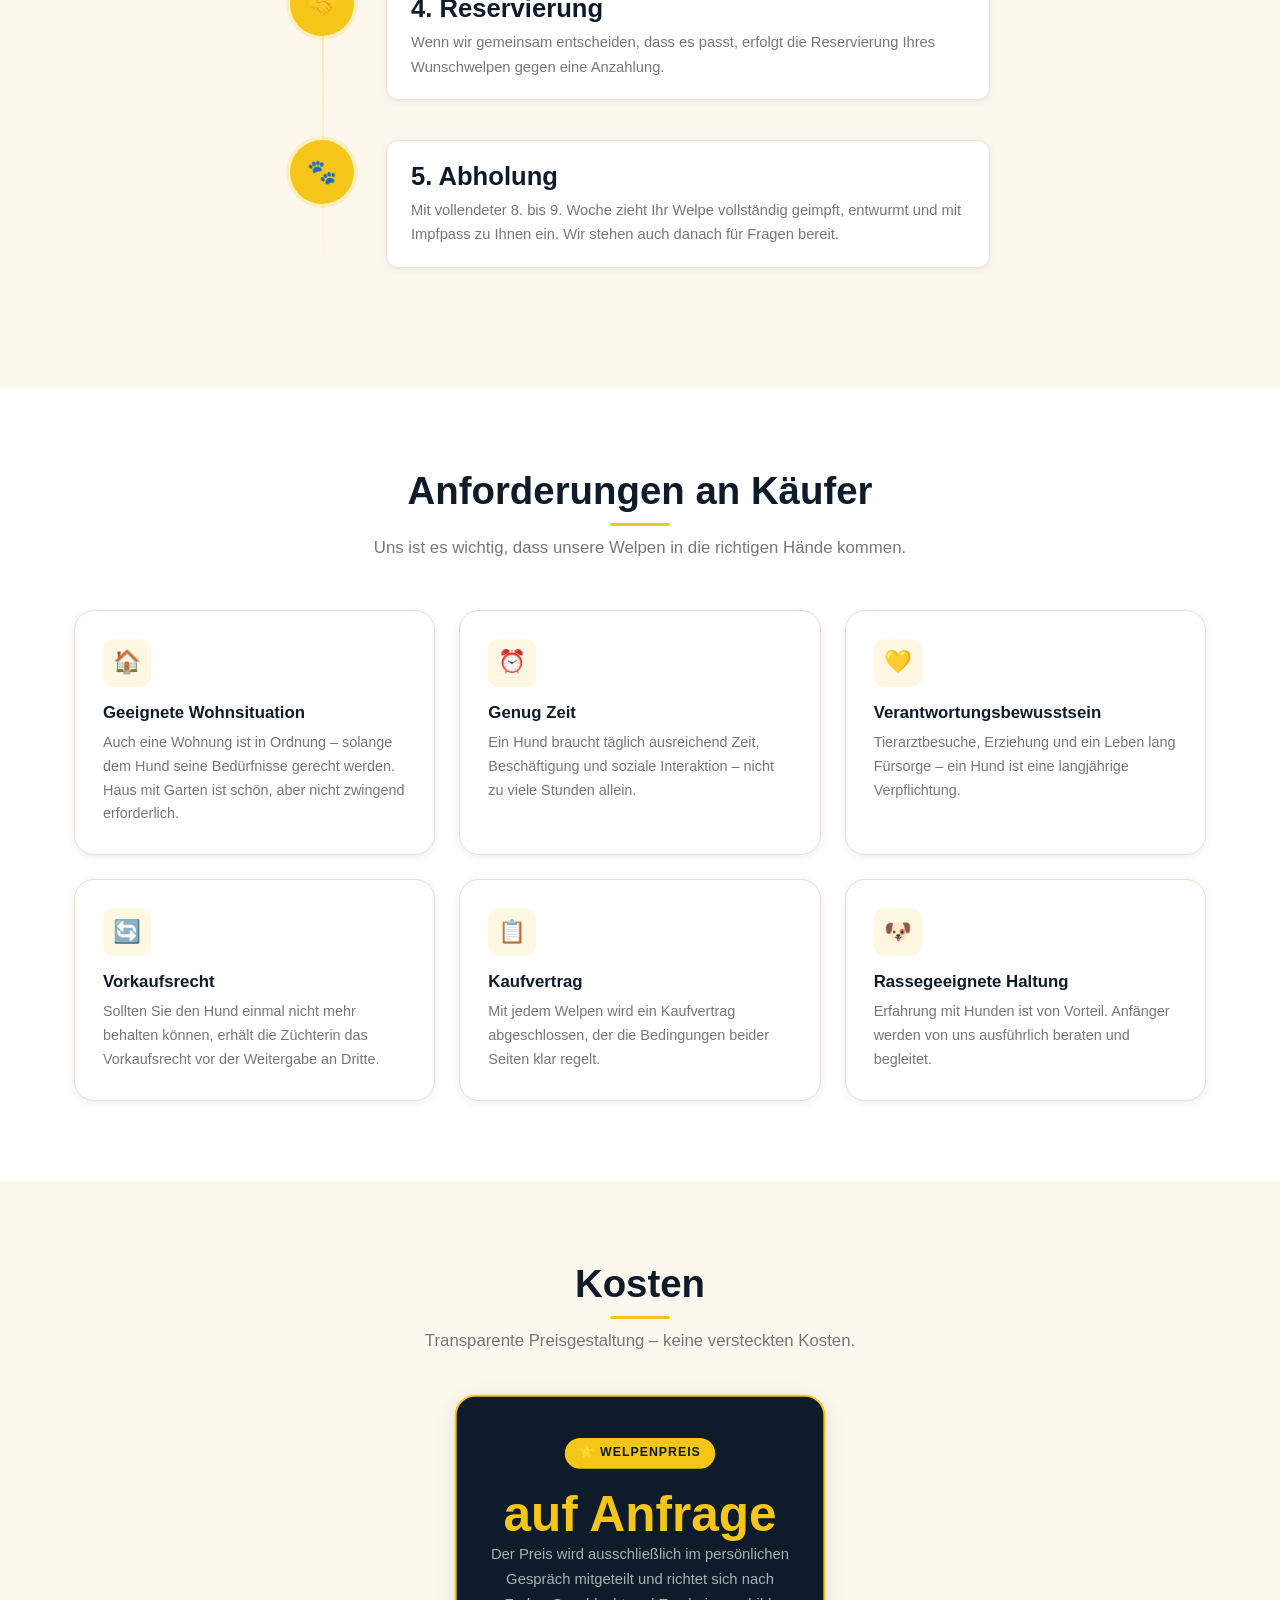
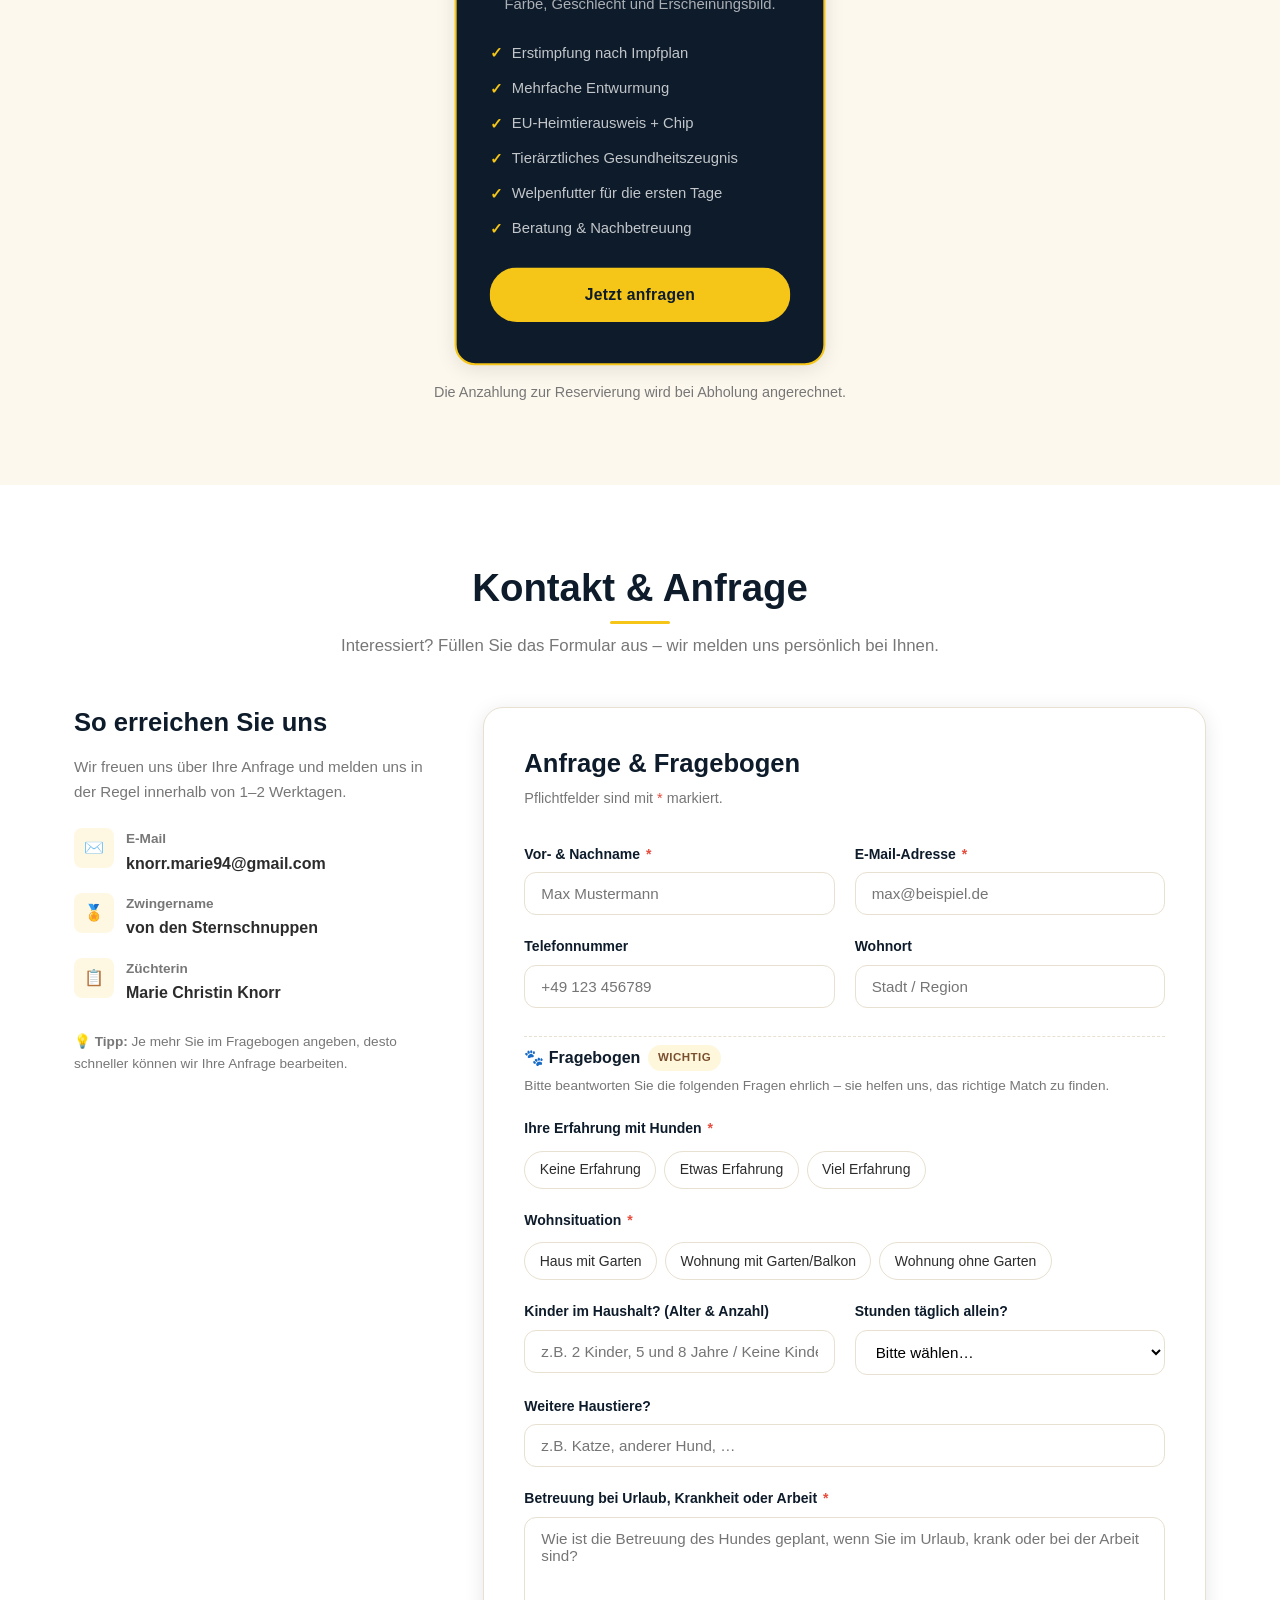
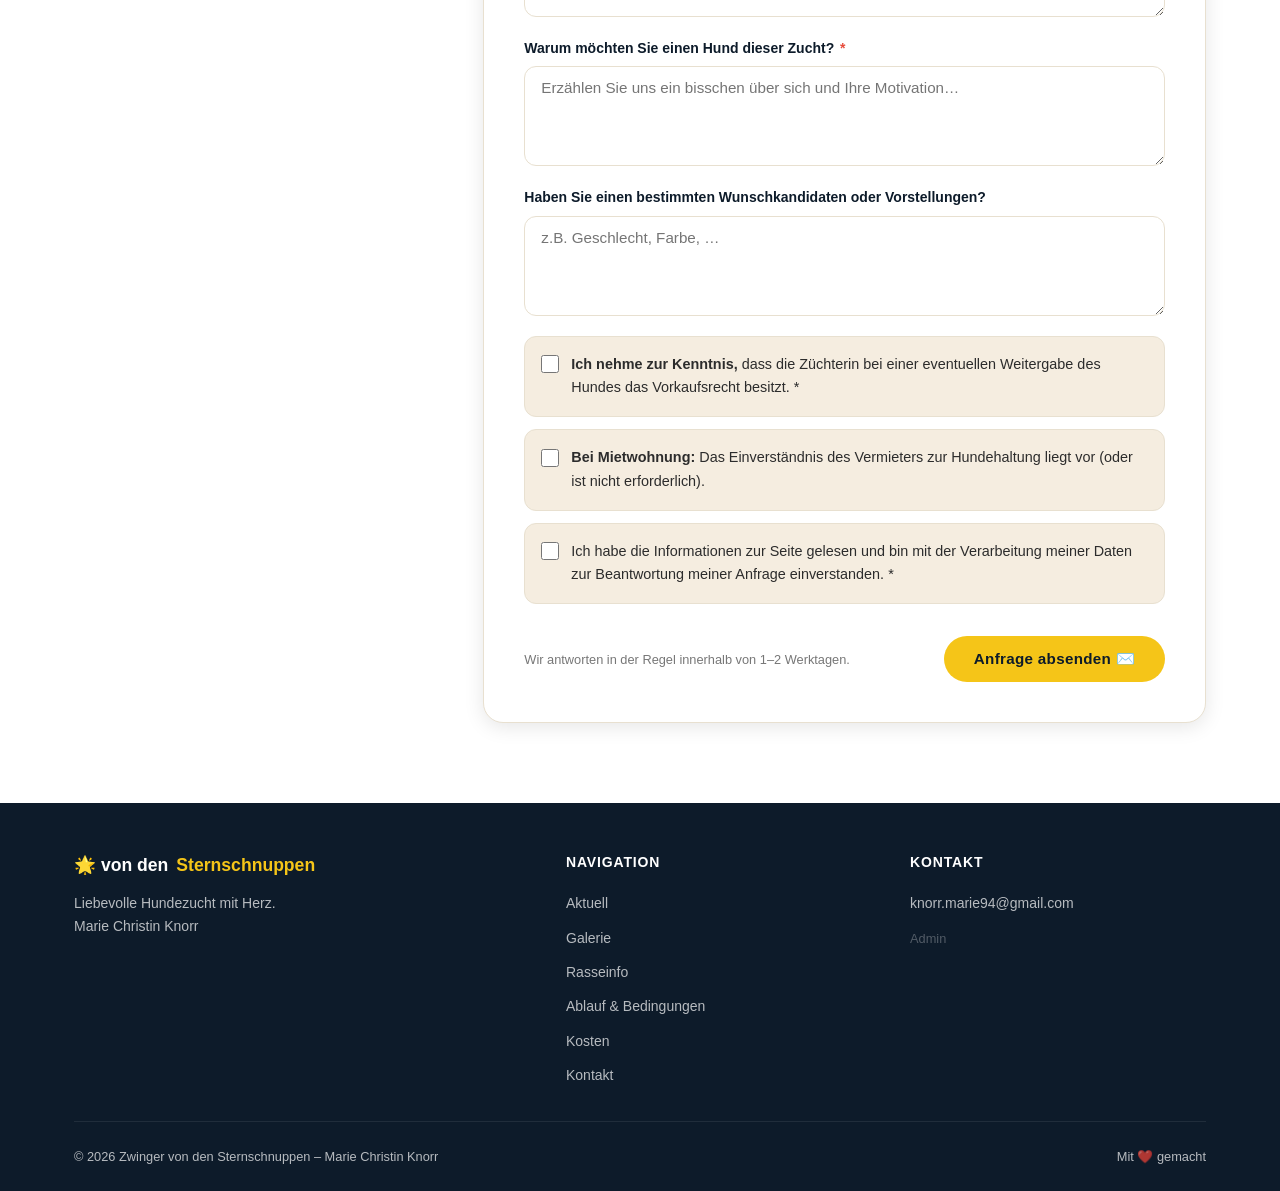
==== commit 3640ab1b: "Auto-commit: 2026-03-18_17:25:02" ====
--- a/index.html
+++ b/index.html
@@ -230,7 +230,7 @@
         <div class="timeline-dot">🐾</div>
         <div class="timeline-body">
           <h3>5. Abholung</h3>
-          <p>Mit vollendeter 8. bis 9. Woche zieht Ihr Welpe vollständig geimpft, entwurmt und mit EU-Heimtierausweis zu Ihnen ein. Wir stehen auch danach für Fragen bereit.</p>
+          <p>Mit vollendeter 8. bis 9. Woche zieht Ihr Welpe vollständig geimpft, entwurmt und mit Impfpass zu Ihnen ein. Wir stehen auch danach für Fragen bereit.</p>
         </div>
       </div>
 
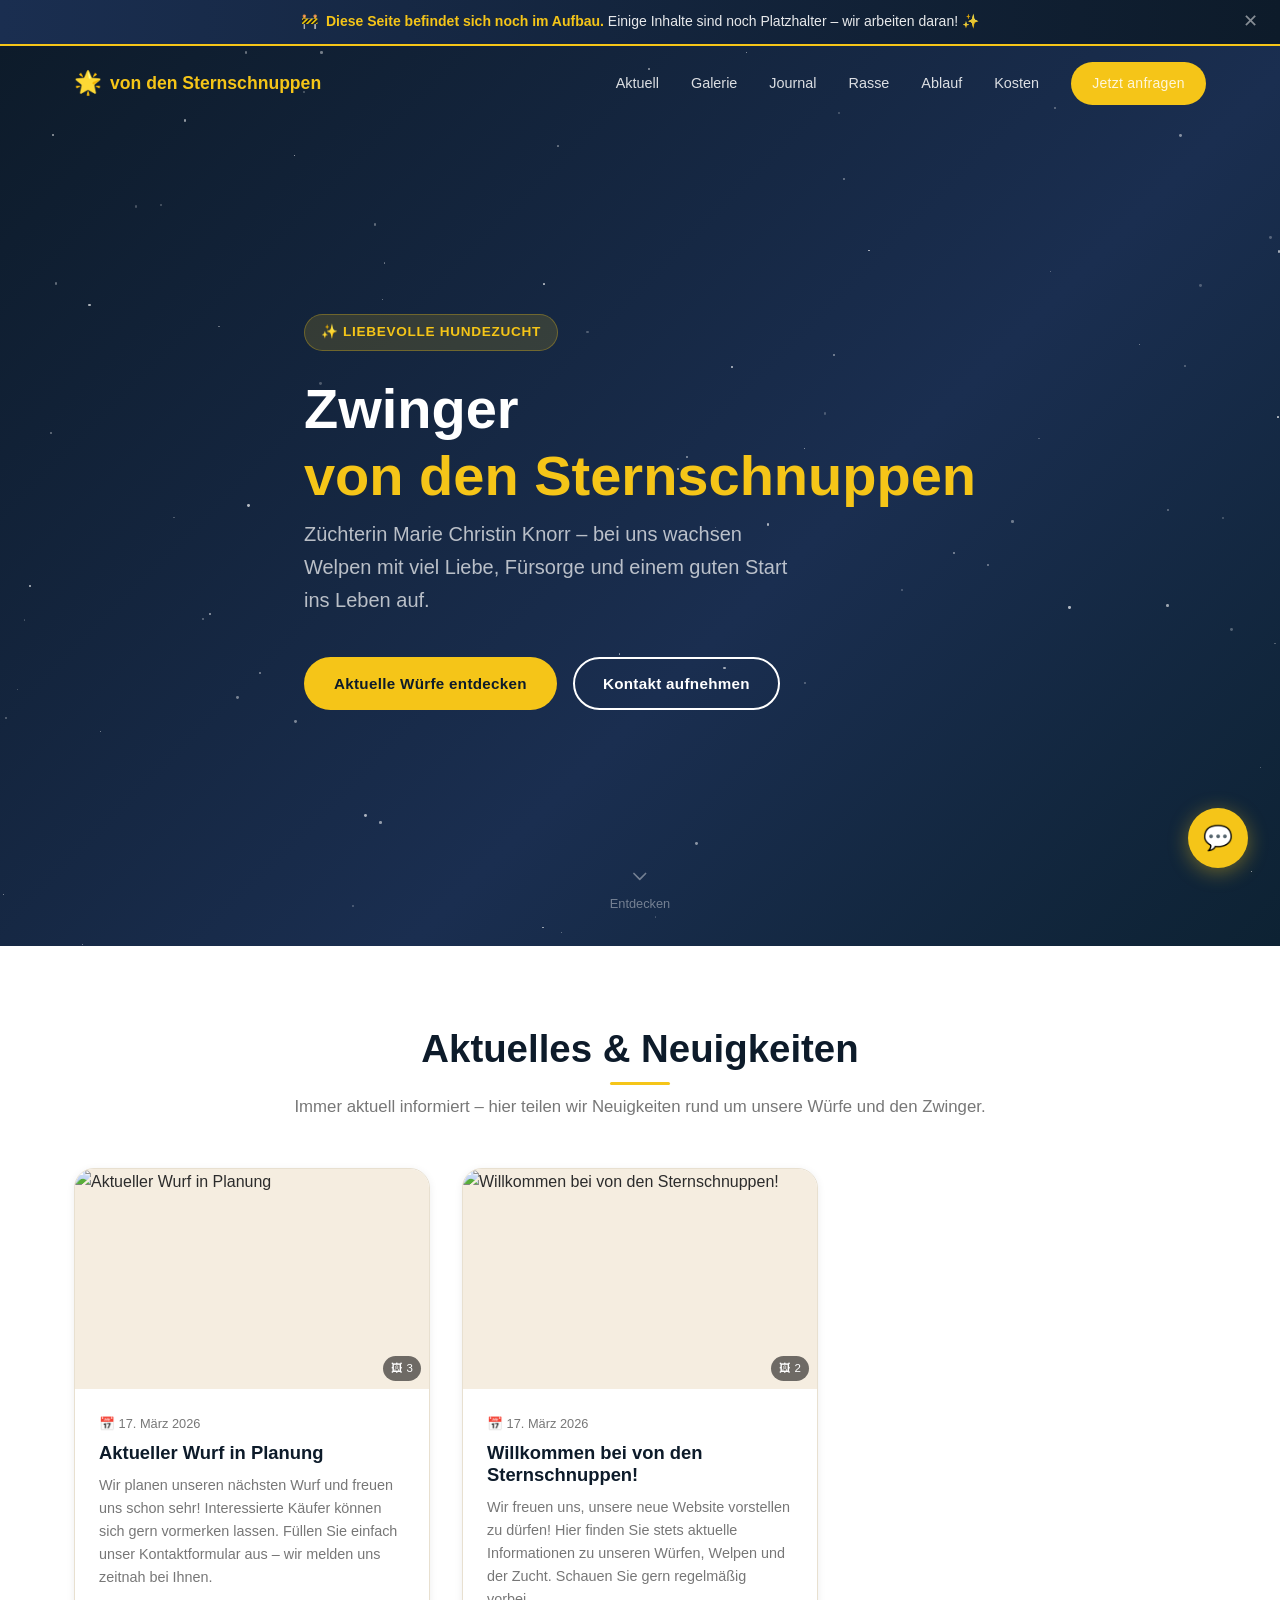
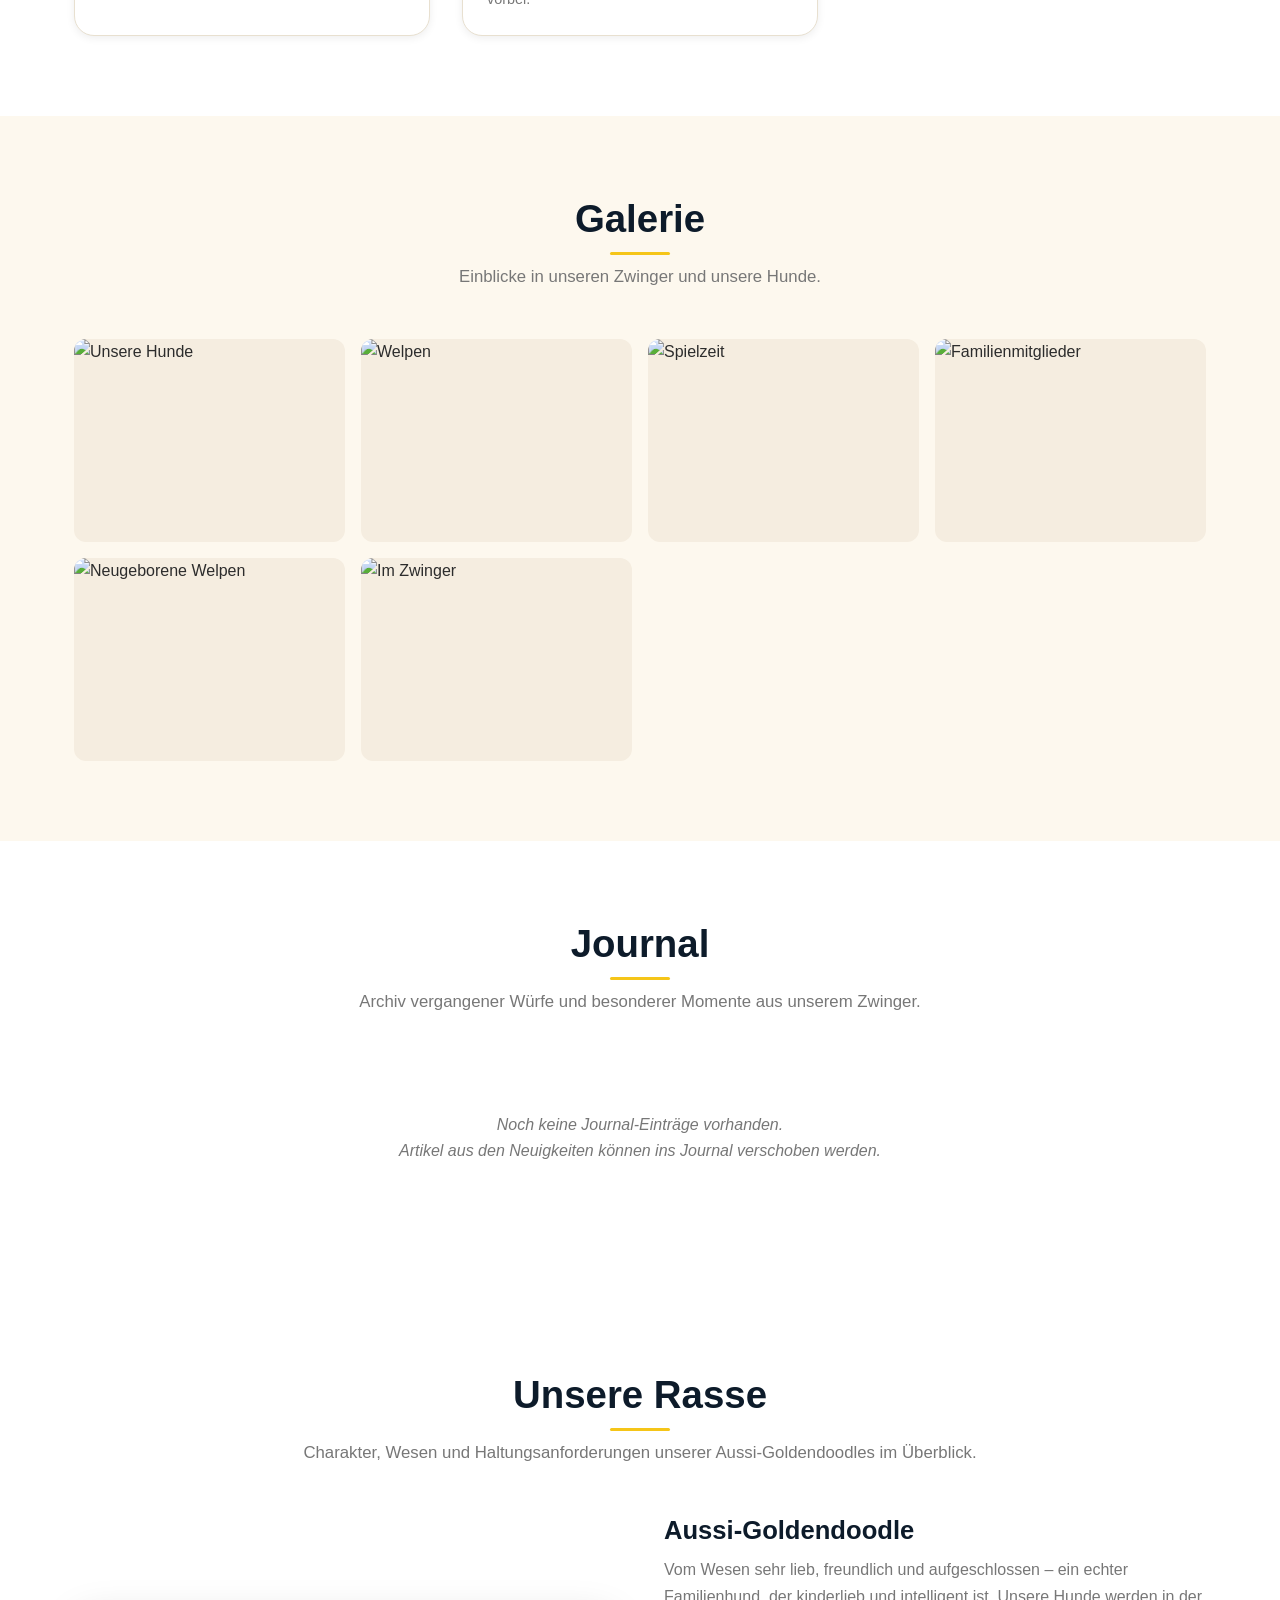
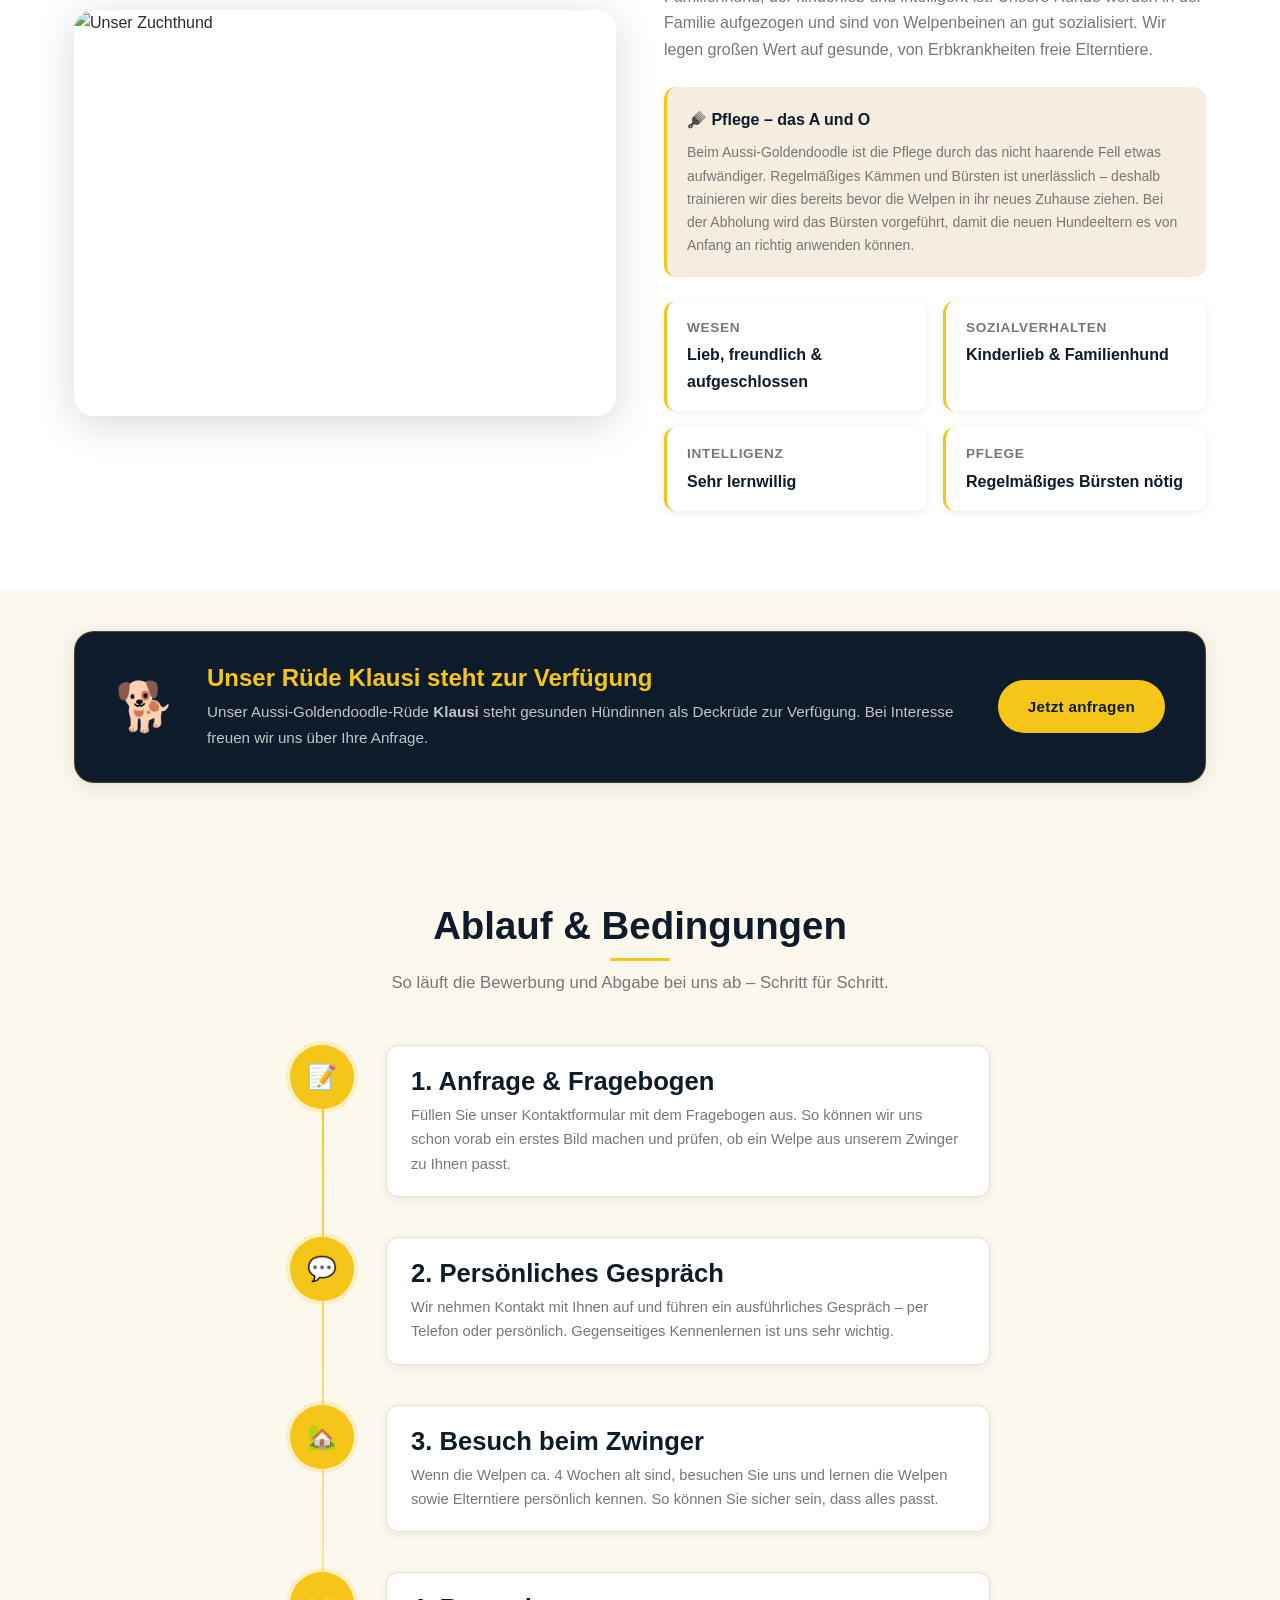
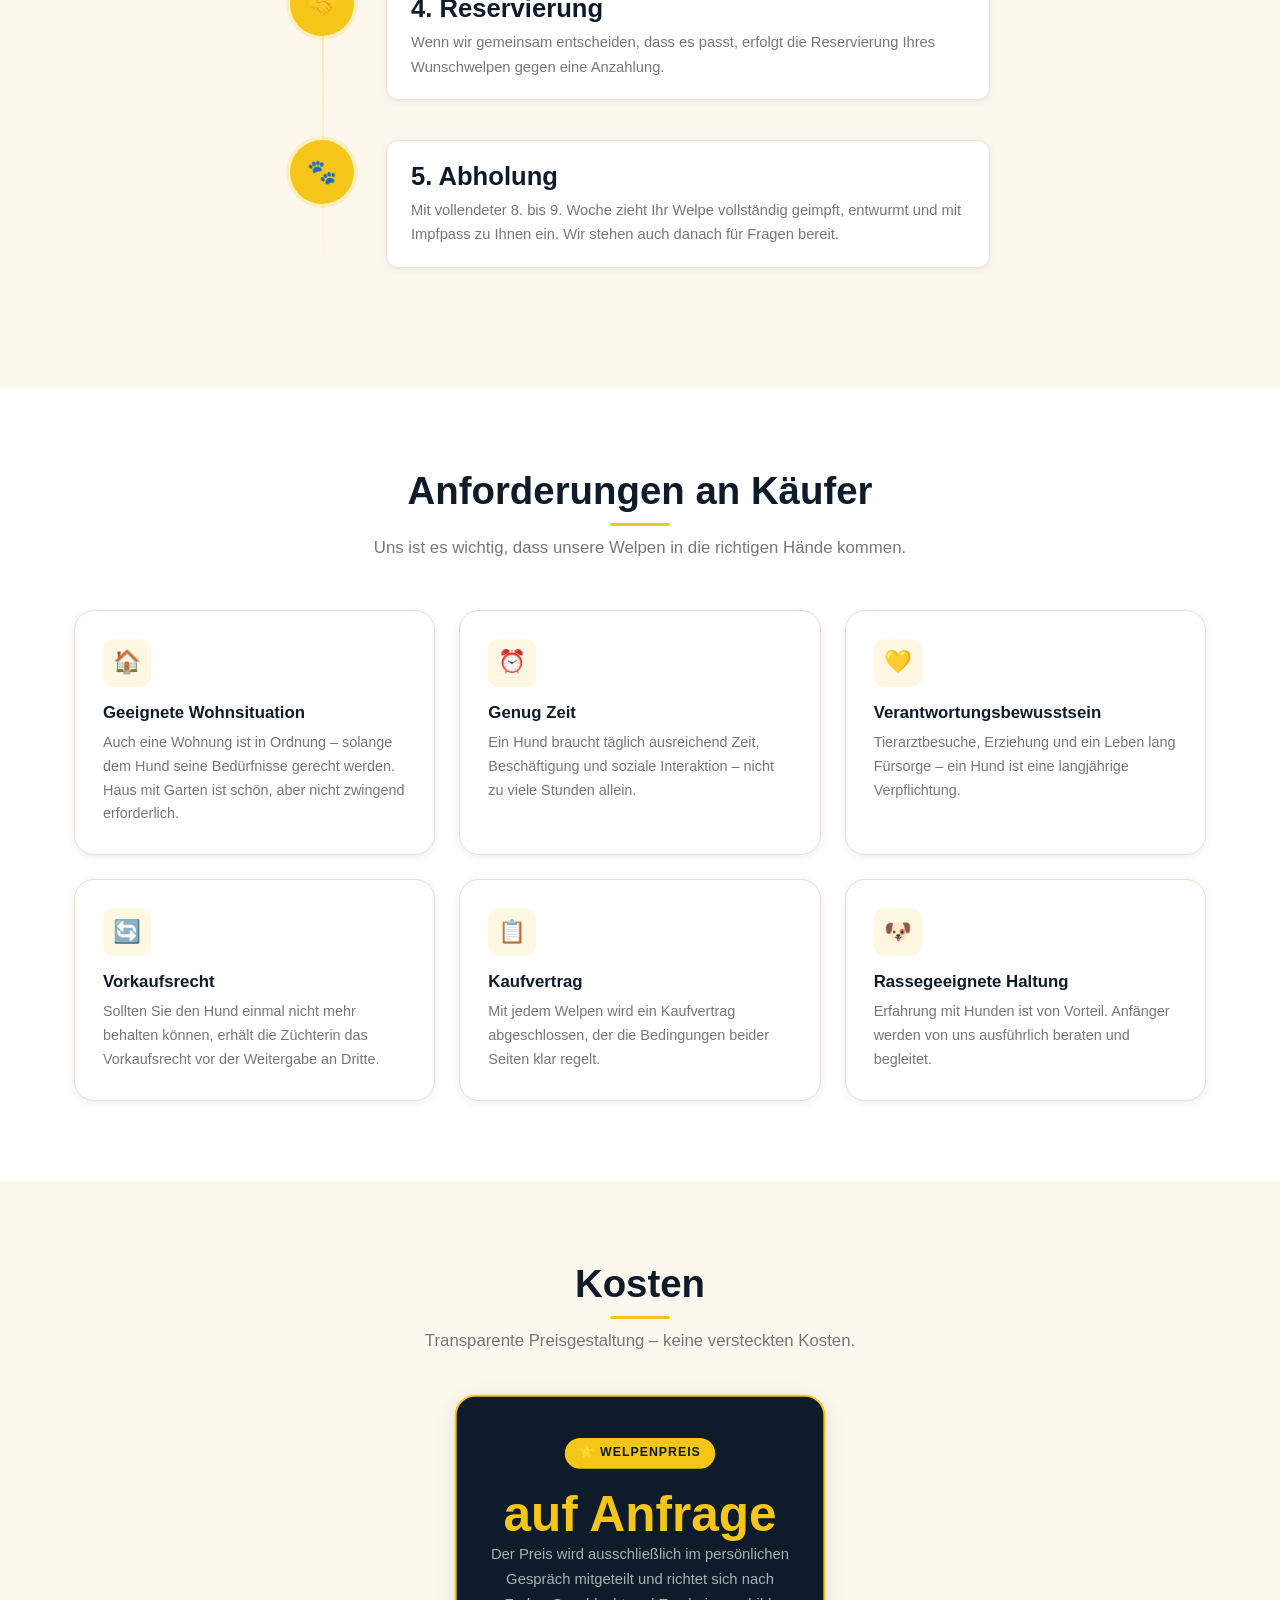
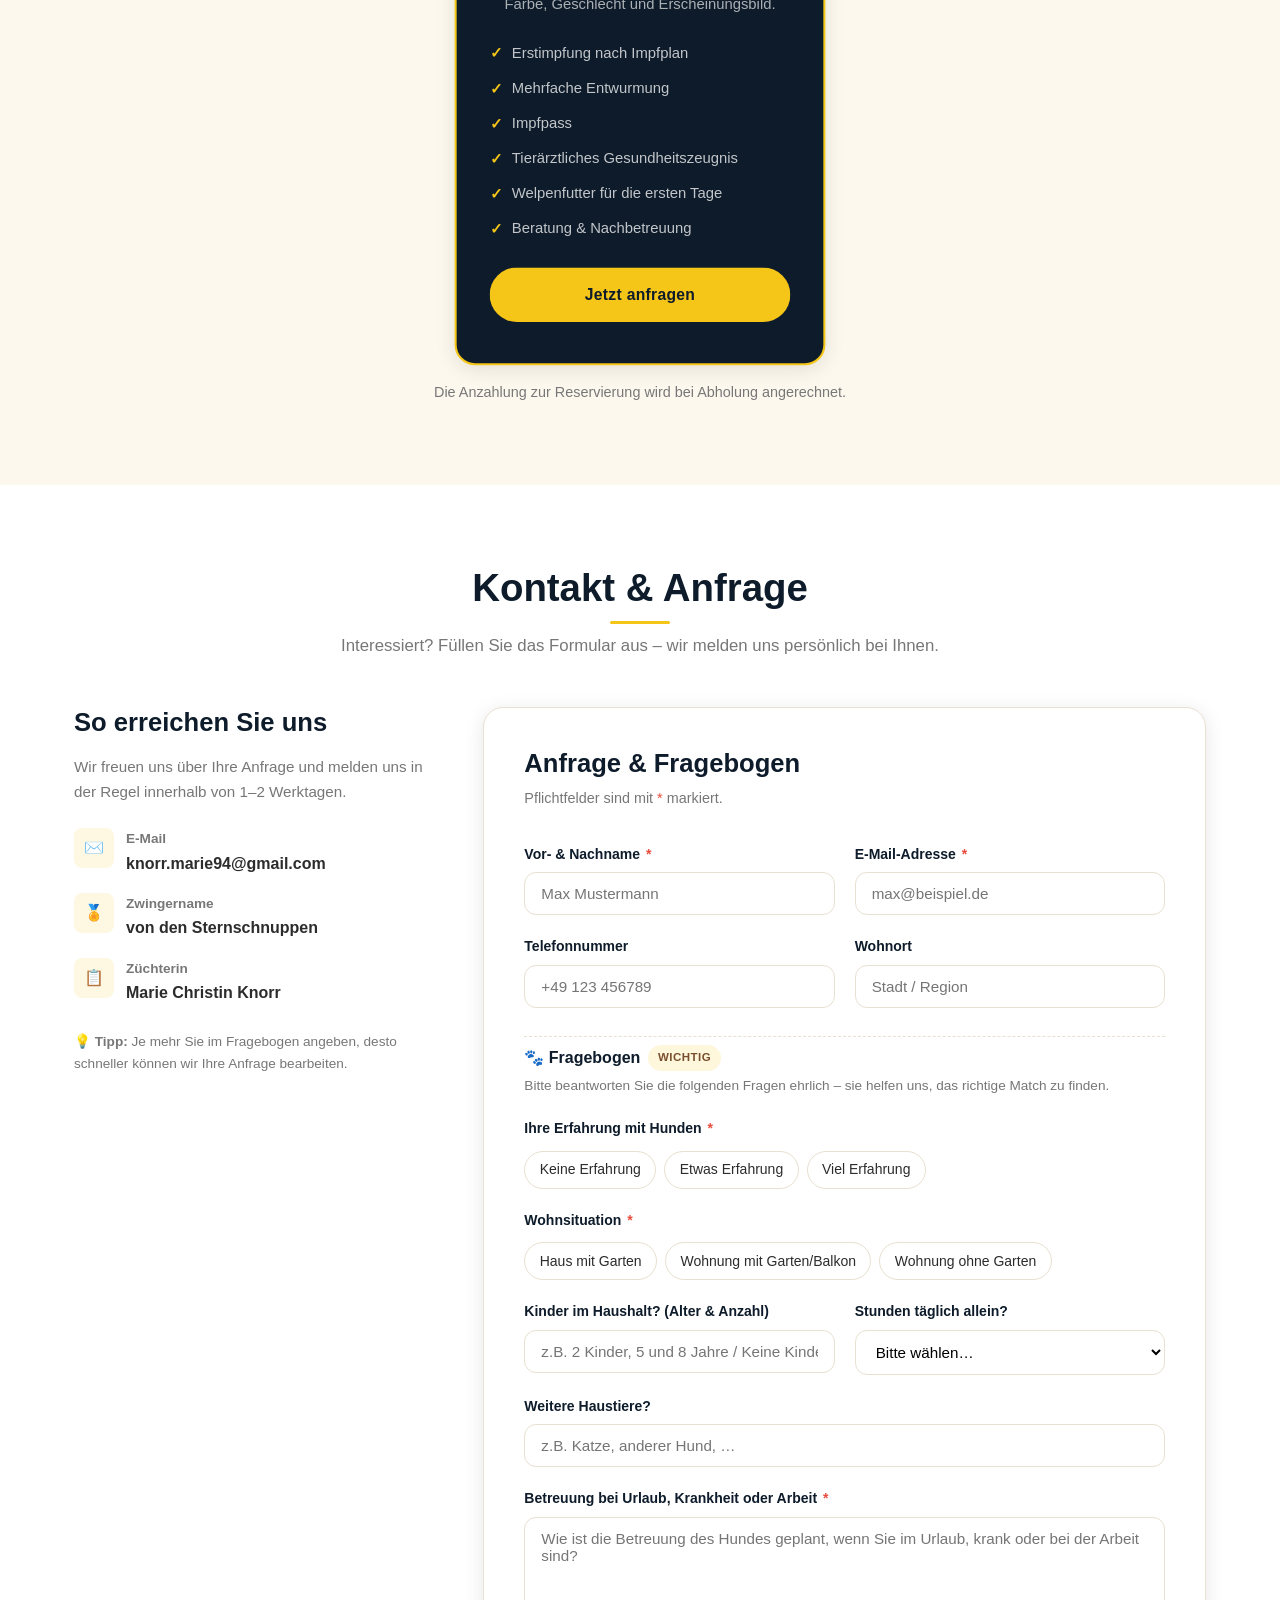
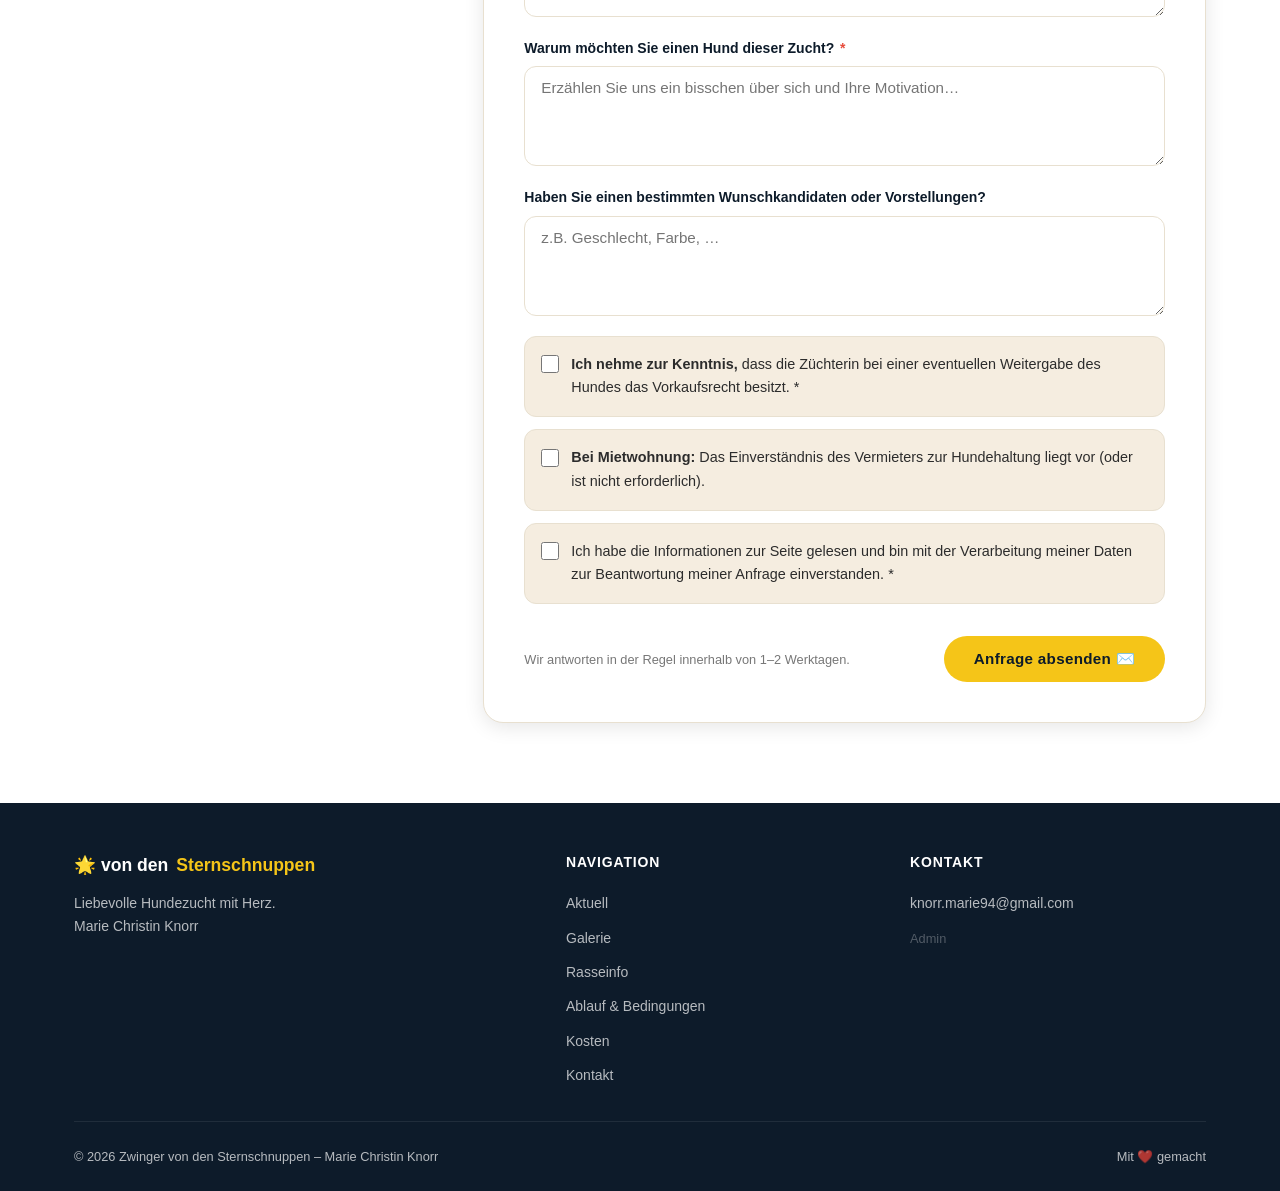
==== commit 6954f34d: "Auto-commit: 2026-03-18_17:25:13" ====
--- a/index.html
+++ b/index.html
@@ -303,7 +303,7 @@
         <ul class="kosten-list">
           <li>Erstimpfung nach Impfplan</li>
           <li>Mehrfache Entwurmung</li>
-          <li>EU-Heimtierausweis + Chip</li>
+          <li>Impfpass</li>
           <li>Tierärztliches Gesundheitszeugnis</li>
           <li>Welpenfutter für die ersten Tage</li>
           <li>Beratung &amp; Nachbetreuung</li>
